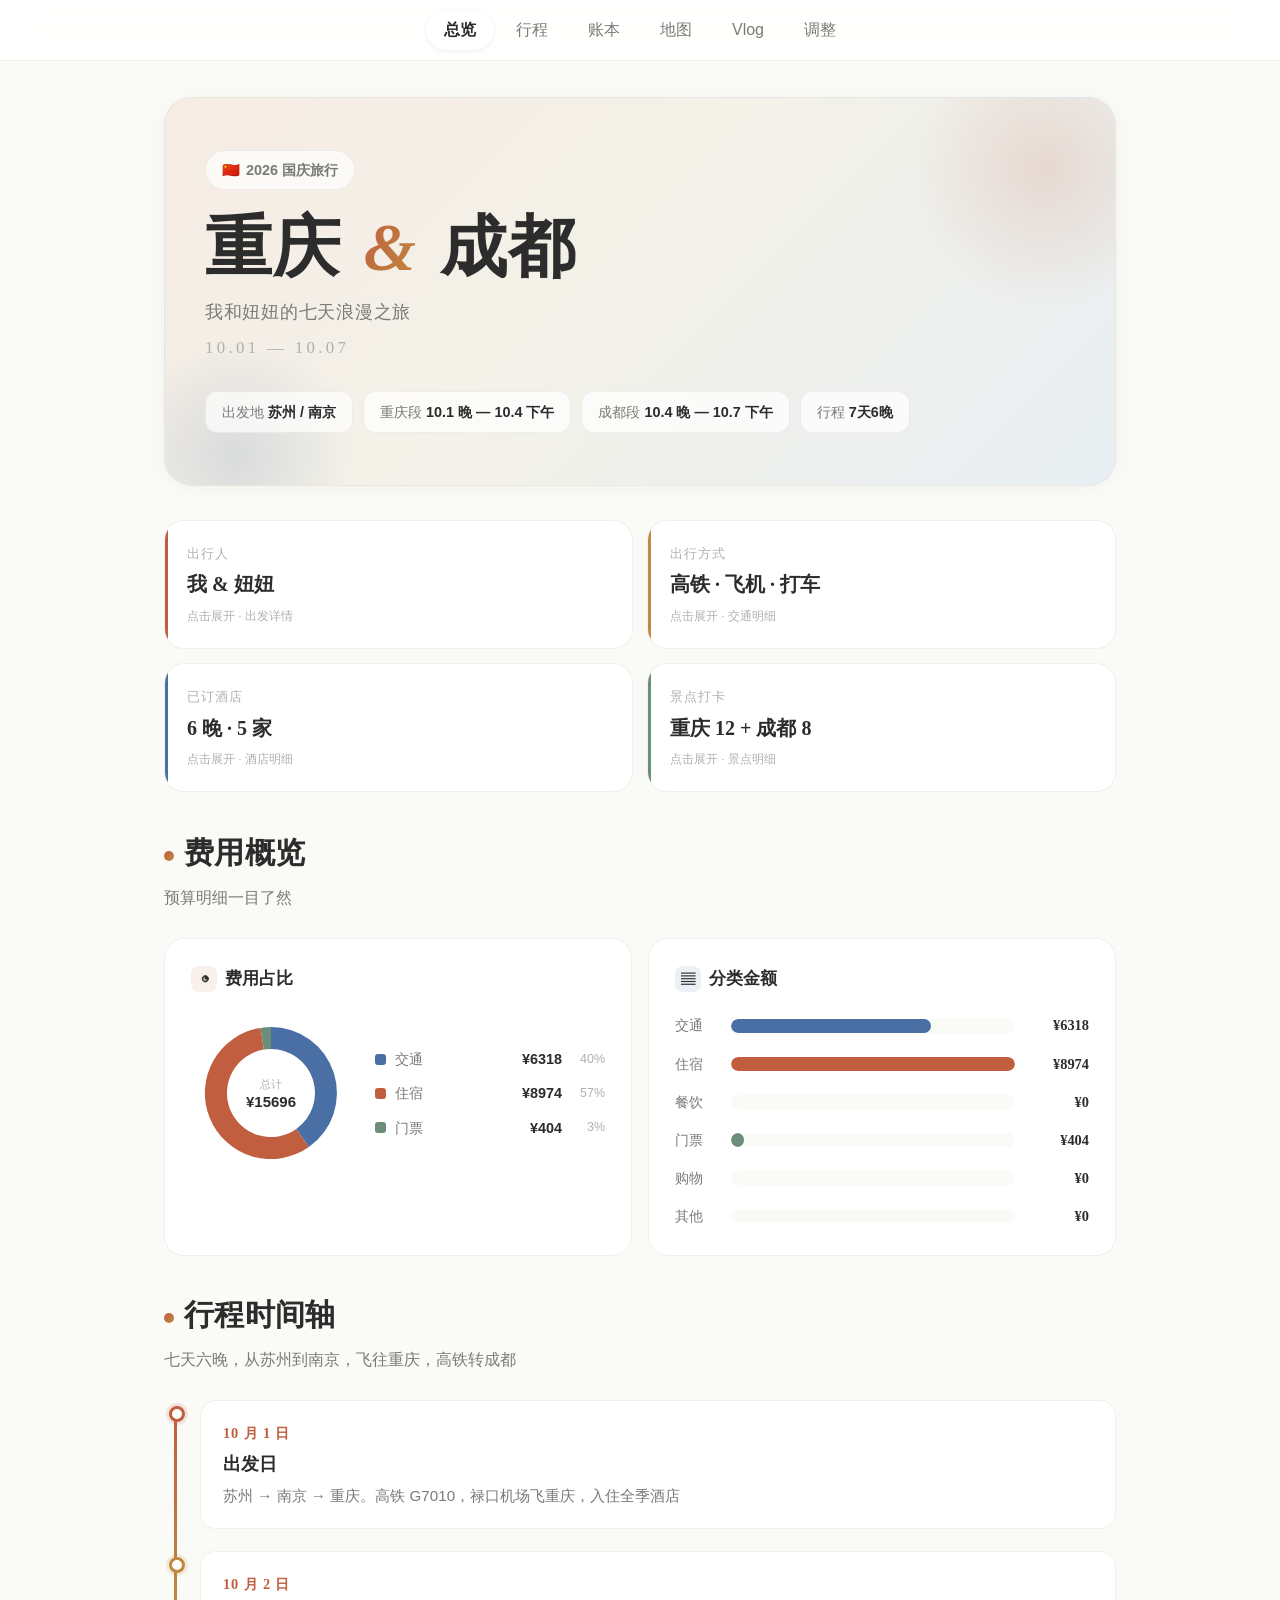
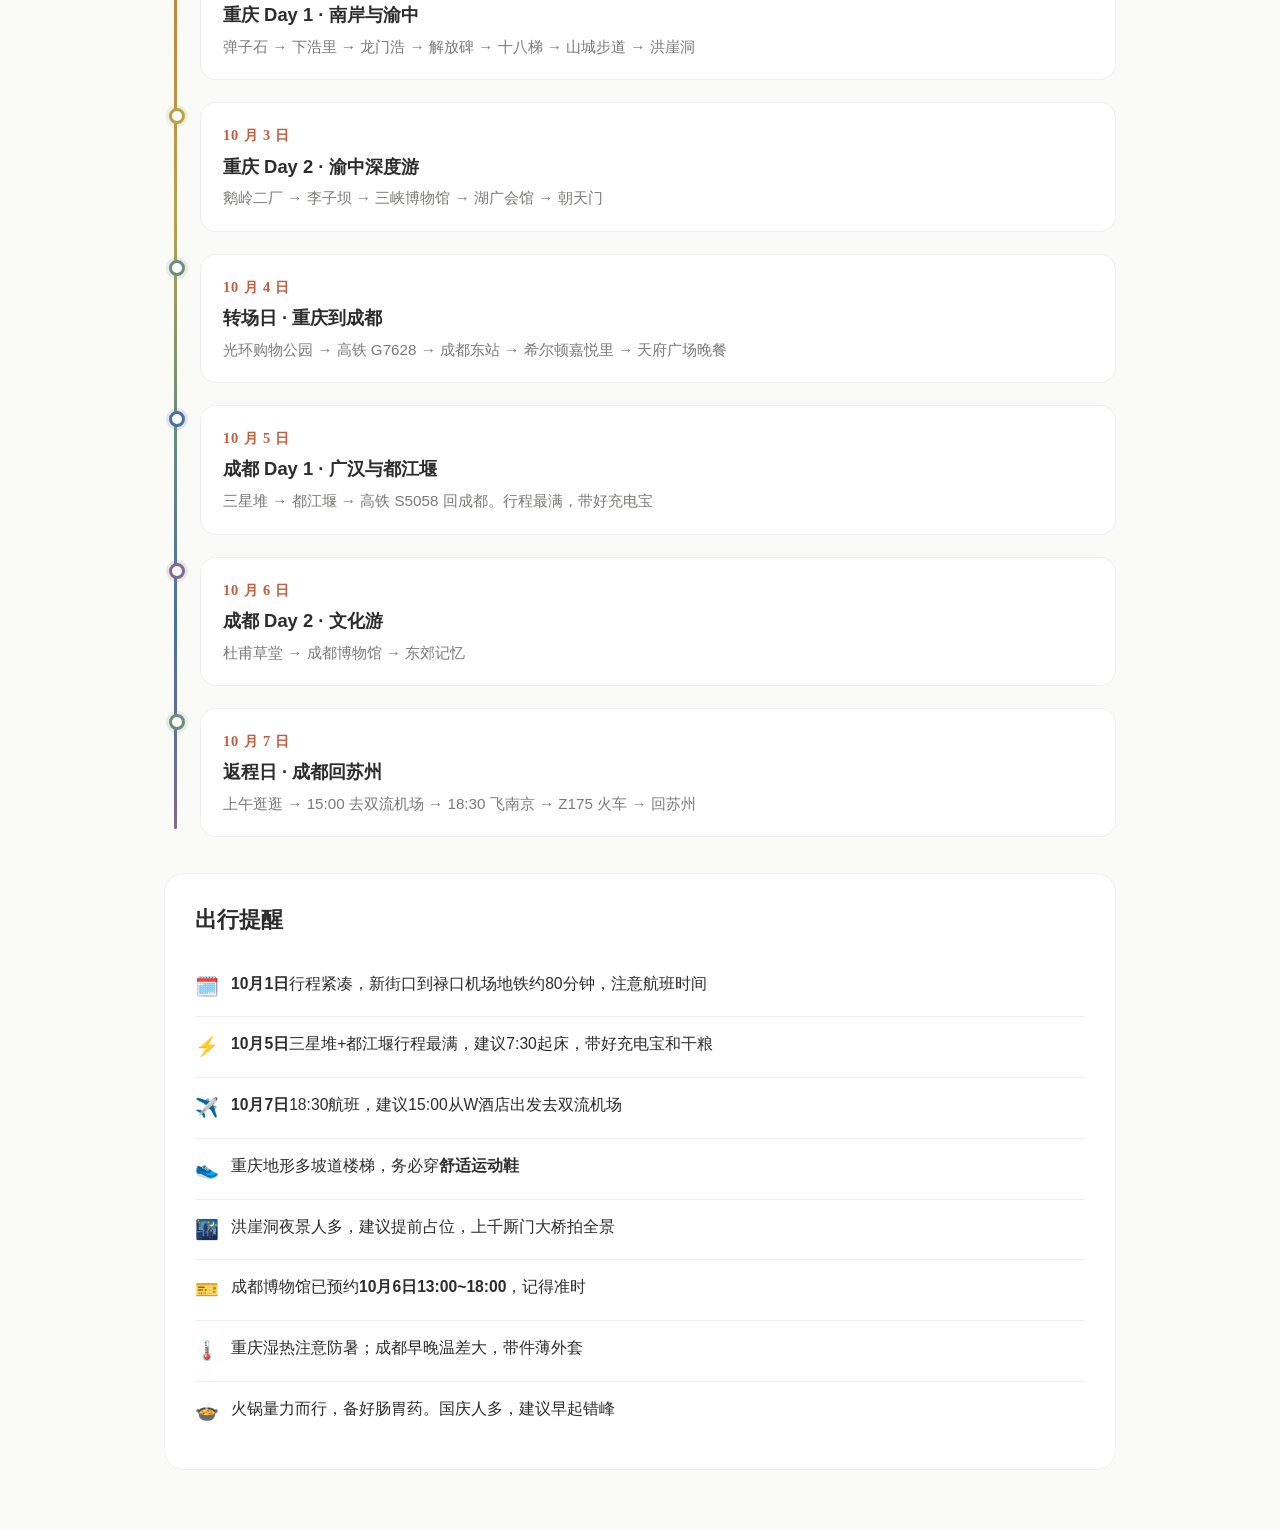
==== index.html @ c8023c5b "国庆旅行计划：重庆成都行程、账本、地图" ====
<!DOCTYPE html>
<html lang="zh-CN">
<head>
  <meta charset="UTF-8">
  <meta name="viewport" content="width=device-width, initial-scale=1.0, maximum-scale=1.0, user-scalable=no, viewport-fit=cover">
  <meta name="apple-mobile-web-app-capable" content="yes">
  <meta name="theme-color" content="#fafaf7">
  <title>2026 国庆旅行 · 重庆成都</title>
  <style>
:root{
  --bg:#fafaf7; --card:#ffffff; --text:#2c2c2c; --text2:#7a7a78; --text3:#b0b0ab;
  --sep:rgba(0,0,0,0.06); --sep2:rgba(0,0,0,0.12);
  --red:#c05e3f; --orange:#c08a3e; --gold:#b8a24c; --green:#6b8e7a; --blue:#4a6fa5; --purple:#7e6b8f; --pink:#b87b8b;
  --font-display:"Songti SC","Noto Serif SC","STSong",Georgia,"Times New Roman",serif;
  --font-body:-apple-system,BlinkMacSystemFont,"PingFang SC","Helvetica Neue","Microsoft YaHei",sans-serif;
  --shadow:0 2px 20px rgba(0,0,0,0.04); --shadow-lg:0 12px 40px rgba(0,0,0,0.07);
  --radius:20px;
}
*{margin:0;padding:0;box-sizing:border-box;-webkit-tap-highlight-color:transparent}
html{-webkit-text-size-adjust:100%;scroll-behavior:smooth}
body{font-family:var(--font-body);background:var(--bg);color:var(--text);font-size:17px;line-height:1.68;font-weight:400;-webkit-font-smoothing:antialiased;padding-bottom:env(safe-area-inset-bottom);overflow-x:hidden}
.glass-nav{position:sticky;top:0;z-index:1000;background:rgba(255,255,255,0.86);backdrop-filter:blur(20px) saturate(180%);-webkit-backdrop-filter:blur(20px) saturate(180%);border-bottom:1px solid var(--sep);padding:0 env(safe-area-inset-right) 0 env(safe-area-inset-left)}
.nav-inner{max-width:1000px;margin:0 auto;display:flex;align-items:center;justify-content:center;gap:4px;padding:10px 16px;overflow-x:auto;-webkit-overflow-scrolling:touch;scrollbar-width:none}
.nav-inner::-webkit-scrollbar{display:none}
.nav-btn{position:relative;padding:9px 18px;border:none;background:transparent;font-size:1rem;font-weight:500;color:var(--text2);cursor:pointer;white-space:nowrap;border-radius:100px;transition:all .25s;-webkit-touch-callout:none;user-select:none;min-height:40px}
.nav-btn:hover{color:var(--text)}
.nav-btn.active{color:var(--text);background:#fff;box-shadow:0 1px 4px rgba(0,0,0,0.08);font-weight:600}
.section{display:none;max-width:1000px;margin:0 auto;padding:36px 24px 60px;animation:fiu .5s ease-out}
.section.active{display:block}
@keyframes fiu{from{opacity:0;transform:translateY(16px)}to{opacity:1;transform:translateY(0)}}
.banner{position:relative;border-radius:28px;padding:52px 40px;margin-bottom:34px;background:linear-gradient(135deg,#f6ece4 0%,#f3f1e8 45%,#e8eef2 100%);overflow:hidden;border:1px solid rgba(0,0,0,0.04);box-shadow:var(--shadow)}
.banner::after{content:"";position:absolute;right:-70px;top:-70px;width:280px;height:280px;background:radial-gradient(circle,rgba(192,94,63,0.16),transparent 70%);border-radius:50%;pointer-events:none}
.banner::before{content:"";position:absolute;left:-50px;bottom:-90px;width:240px;height:240px;background:radial-gradient(circle,rgba(74,111,165,0.16),transparent 70%);border-radius:50%;pointer-events:none}
.banner-badge{position:relative;z-index:1;display:inline-flex;align-items:center;gap:6px;background:rgba(255,255,255,0.7);border:1px solid var(--sep);padding:7px 16px;border-radius:100px;font-size:0.9rem;font-weight:600;color:var(--text2);margin-bottom:20px}
.banner h1{position:relative;z-index:1;font-family:var(--font-display);font-size:clamp(2.9rem,7vw,4.2rem);font-weight:700;letter-spacing:0.01em;line-height:1.12;margin-bottom:12px;color:var(--text)}
.banner h1 .amp{background:linear-gradient(120deg,#c05e3f,#c08a3e);-webkit-background-clip:text;-webkit-text-fill-color:transparent;background-clip:text;font-style:italic;font-family:Georgia,serif;padding:0 6px}
.banner-sub{position:relative;z-index:1;font-size:1.15rem;color:var(--text2);letter-spacing:0.04em;margin-bottom:6px}
.banner-date{position:relative;z-index:1;font-family:var(--font-display);font-size:1.05rem;color:var(--text3);letter-spacing:0.2em;font-variant-numeric:tabular-nums}
.banner-meta{position:relative;z-index:1;margin-top:28px;display:flex;gap:10px;flex-wrap:wrap}
.banner-chip{background:rgba(255,255,255,0.7);backdrop-filter:blur(8px);-webkit-backdrop-filter:blur(8px);border:1px solid var(--sep);padding:8px 16px;border-radius:12px;font-size:0.9rem;color:var(--text2)}
.banner-chip b{color:var(--text);font-weight:600}
.sec-title{font-family:var(--font-display);font-size:1.9rem;font-weight:700;letter-spacing:0.01em;margin-bottom:6px;color:var(--text)}
.sec-sub{font-size:1rem;color:var(--text2);margin-bottom:26px}
.sec-title .dot{display:inline-block;width:10px;height:10px;border-radius:50%;margin-right:10px;background:linear-gradient(135deg,#c05e3f,#c08a3e);vertical-align:middle}
.info-grid{display:grid;grid-template-columns:repeat(2,1fr);gap:14px;margin-bottom:36px}
details.info-cell{background:var(--card);border-radius:var(--radius);border:1px solid var(--sep);position:relative;overflow:hidden;transition:box-shadow .25s}
details.info-cell::before{content:"";position:absolute;left:0;top:0;bottom:0;width:3px;background:#c05e3f}
details.info-cell:nth-child(2)::before{background:#c08a3e}
details.info-cell:nth-child(3)::before{background:#4a6fa5}
details.info-cell:nth-child(4)::before{background:#6b8e7a}
details.info-cell[open]{box-shadow:var(--shadow)}
details.info-cell summary{list-style:none;cursor:pointer;padding:22px;display:flex;flex-direction:column;gap:4px;-webkit-tap-highlight-color:transparent;user-select:none}
details.info-cell summary::-webkit-details-marker{display:none}
details.info-cell summary .k{font-size:0.8rem;color:var(--text3);letter-spacing:0.08em;text-transform:uppercase}
details.info-cell summary .v{font-family:var(--font-display);font-size:1.25rem;font-weight:600;color:var(--text)}
details.info-cell summary .hint{font-size:0.75rem;color:var(--text3)}
.info-detail{padding:0 22px 22px 22px;border-top:1px dashed var(--sep2);padding-top:16px;margin-top:4px}
.info-detail .item{display:flex;justify-content:space-between;gap:10px;padding:7px 0;font-size:0.9rem;border-bottom:1px solid var(--sep)}
.info-detail .item:last-child{border-bottom:none}
.info-detail .item .n{color:var(--text2)}
.info-detail .item .p{color:var(--text);font-weight:500;text-align:right}
.info-detail .item .p b{color:#c05e3f;font-weight:600}
.info-detail .tag-mini{font-size:0.72rem;padding:2px 8px;border-radius:6px;margin-right:6px}
.charts-row{display:grid;grid-template-columns:1fr 1fr;gap:16px;margin-bottom:34px}
@media(max-width:640px){.charts-row{grid-template-columns:1fr}}
.chart-panel{background:var(--card);border-radius:var(--radius);padding:26px;border:1px solid var(--sep)}
.chart-panel h3{font-size:1.05rem;font-weight:600;margin-bottom:20px;color:var(--text);display:flex;align-items:center;gap:8px}
.chart-panel h3 .ic{width:26px;height:26px;border-radius:8px;display:inline-flex;align-items:center;justify-content:center;font-size:0.9rem}
#pieBox{display:flex;align-items:center;gap:24px;flex-wrap:wrap;justify-content:center}
#pieSvg{flex-shrink:0}
#pieLegend{flex:1;min-width:150px;display:flex;flex-direction:column;gap:10px}
.pie-leg{display:flex;align-items:center;gap:9px;font-size:0.9rem;color:var(--text2)}
.pie-leg .sw{width:11px;height:11px;border-radius:3px;flex-shrink:0}
.pie-leg b{color:var(--text);margin-left:auto;font-variant-numeric:tabular-nums;font-weight:600}
.pie-leg .pct{font-size:0.78rem;color:var(--text3);min-width:34px;text-align:right}
#barBox{display:flex;flex-direction:column;gap:14px}
.bar-row{display:flex;align-items:center;gap:12px;font-size:0.9rem}
.bar-row .lbl{min-width:44px;color:var(--text2)}
.bar-row .trk{flex:1;height:14px;background:var(--bg);border-radius:7px;overflow:hidden}
.bar-row .fill{height:100%;border-radius:7px;transition:width .6s cubic-bezier(0.4,0,0.2,1)}
.bar-row .val{min-width:62px;text-align:right;font-weight:600;color:var(--text);font-variant-numeric:tabular-nums;font-family:var(--font-display)}
.timeline{position:relative;padding-left:36px;margin-bottom:36px}
.timeline::before{content:"";position:absolute;left:10px;top:8px;bottom:8px;width:3px;background:linear-gradient(180deg,#c05e3f,#c08a3e,#b8a24c,#6b8e7a,#4a6fa5,#7e6b8f);border-radius:2px}
.timeline-item{position:relative;padding-bottom:22px}
.timeline-item:last-child{padding-bottom:0}
.timeline-dot{position:absolute;left:-31px;top:6px;width:16px;height:16px;background:#fff;border:3px solid #c05e3f;border-radius:50%;box-shadow:0 0 0 3px rgba(192,94,63,0.14)}
.timeline-item:nth-child(2) .timeline-dot{border-color:#c08a3e;box-shadow:0 0 0 3px rgba(192,138,62,0.14)}
.timeline-item:nth-child(3) .timeline-dot{border-color:#b8a24c;box-shadow:0 0 0 3px rgba(184,162,76,0.14)}
.timeline-item:nth-child(4) .timeline-dot{border-color:#6b8e7a;box-shadow:0 0 0 3px rgba(107,142,122,0.14)}
.timeline-item:nth-child(5) .timeline-dot{border-color:#4a6fa5;box-shadow:0 0 0 3px rgba(74,111,165,0.14)}
.timeline-item:nth-child(6) .timeline-dot{border-color:#7e6b8f;box-shadow:0 0 0 3px rgba(126,107,143,0.14)}
.timeline-item:nth-child(7) .timeline-dot{border-color:#6b8e7a;box-shadow:0 0 0 3px rgba(107,142,122,0.14)}
.timeline-content{background:var(--card);border-radius:16px;padding:20px 22px;border:1px solid var(--sep)}
.timeline-date{font-family:var(--font-display);font-size:0.9rem;font-weight:600;color:#c05e3f;letter-spacing:0.06em;margin-bottom:4px}
.timeline-title{font-size:1.15rem;font-weight:600;margin-bottom:4px;color:var(--text)}
.timeline-detail{font-size:0.95rem;color:var(--text2);line-height:1.6}
.tips-section{background:var(--card);border-radius:var(--radius);padding:28px 30px;border:1px solid var(--sep)}
.tips-section h3{font-family:var(--font-display);font-size:1.35rem;font-weight:700;margin-bottom:18px;color:var(--text)}
.tip-item{padding:14px 0;border-bottom:1px solid var(--sep);font-size:0.98rem;line-height:1.6;display:flex;gap:12px;align-items:flex-start;color:var(--text)}
.tip-item:last-child{border-bottom:none}
.tip-icon{font-size:1.2rem;flex-shrink:0;margin-top:1px}
.route-card{background:var(--card);border-radius:var(--radius);padding:26px 28px;margin-bottom:18px;border:1px solid var(--sep);border-left:3px solid #c05e3f}
.route-card:nth-child(2){border-left-color:#c08a3e}
.route-card:nth-child(3){border-left-color:#b8a24c}
.route-card:nth-child(4){border-left-color:#4a6fa5}
.route-card:nth-child(5){border-left-color:#7e6b8f}
.route-card h3{font-family:var(--font-display);font-size:1.2rem;font-weight:700;margin-bottom:14px;color:var(--text)}
.route-flow{display:flex;flex-wrap:wrap;align-items:center;gap:7px;margin-bottom:14px}
.route-node{background:var(--bg);padding:8px 15px;border-radius:100px;font-size:0.92rem;font-weight:500;color:var(--text);border:1px solid var(--sep)}
.route-node.highlight{background:linear-gradient(135deg,#c05e3f,#c08a3e);color:#fff;border:none}
.route-arrow{color:var(--text3);font-size:0.85rem}
.route-tip{background:#f5f0e6;border-left:3px solid #c08a3e;padding:13px 16px;border-radius:0 12px 12px 0;font-size:0.92rem;color:var(--text2);line-height:1.65}
.day-card{background:var(--card);border-radius:var(--radius);padding:26px 28px;margin-bottom:18px;border:1px solid var(--sep)}
.day-header{display:flex;align-items:center;gap:16px;margin-bottom:18px;flex-wrap:wrap}
.day-badge{width:54px;height:54px;border-radius:14px;display:flex;flex-direction:column;align-items:center;justify-content:center;color:#fff;flex-shrink:0;font-family:var(--font-display)}
.day-badge .num{font-size:1.35rem;font-weight:700;line-height:1}
.day-badge .label{font-size:0.58rem;font-weight:500;opacity:0.85;letter-spacing:0.06em}
.day-info h3{font-size:1.12rem;font-weight:600;margin-bottom:2px;color:var(--text)}
.day-info p{font-size:0.88rem;color:var(--text2)}
.weather-chip{display:flex;align-items:center;gap:6px;background:#eef2f5;border:1px solid rgba(74,111,165,0.2);padding:6px 14px;border-radius:100px;font-size:0.9rem;color:#3d5f8f;font-weight:500}
.day-actions{margin-left:auto}
.day-actions button{background:var(--bg);border:1px solid var(--sep);padding:9px 18px;border-radius:100px;font-size:0.9rem;font-weight:500;color:#c05e3f;cursor:pointer;transition:all .2s;min-height:40px}
.schedule-list{display:flex;flex-direction:column}
.schedule-row{display:flex;align-items:center;gap:12px;padding:12px 0;border-bottom:1px solid var(--sep)}
.schedule-row:last-child{border-bottom:none}
.schedule-time{font-family:var(--font-display);font-size:0.88rem;font-weight:600;color:var(--text2);min-width:80px;flex-shrink:0;font-variant-numeric:tabular-nums}
.schedule-tag{font-size:0.72rem;font-weight:600;padding:3px 11px;border-radius:100px;flex-shrink:0;letter-spacing:0.03em}
.tag-transport{background:rgba(74,111,165,0.13);color:#3d6395}
.tag-hotel{background:rgba(192,94,63,0.13);color:#a84f33}
.tag-sight{background:rgba(107,142,122,0.13);color:#4e7a64}
.tag-food{background:rgba(192,138,62,0.13);color:#a8742f}
.tag-ticket{background:rgba(126,107,143,0.13);color:#6a5680}
.schedule-desc{flex:1;font-size:0.95rem;color:var(--text)}
.schedule-desc strong{color:#c05e3f;font-weight:600}
.day-notes-area{margin-top:14px;padding-top:14px;border-top:1px dashed var(--sep2)}
.note-bubble{background:#f5f0e6;border-radius:12px;padding:12px 16px;margin-bottom:8px;font-size:0.9rem;color:var(--text);display:flex;justify-content:space-between;align-items:flex-start;gap:10px}
.note-bubble .note-delete{background:none;border:none;color:var(--text3);font-size:1.1rem;cursor:pointer;padding:0 4px;flex-shrink:0;min-width:30px;min-height:30px}
.city-block{border-radius:var(--radius);padding:28px 30px;margin-bottom:28px;border:1px solid var(--sep)}
.city-block.cq{background:linear-gradient(135deg,#f6ece4,#f3f1e8)}
.city-block.cd{background:linear-gradient(135deg,#e8eef2,#f0eef4)}
.city-block.transition{background:linear-gradient(135deg,rgba(107,142,122,0.16),rgba(192,94,63,0.16))}
.city-title{display:flex;align-items:center;gap:10px;font-family:var(--font-display);font-size:1.4rem;font-weight:700;color:var(--text);margin-bottom:6px}
.city-title .ct-em{font-size:1.5rem}
.city-sub{font-size:0.9rem;color:var(--text2);margin-bottom:24px}
.flow-day{margin-bottom:26px}
.flow-day:last-child{margin-bottom:0}
.flow-day-label{display:flex;align-items:center;gap:10px;margin-bottom:14px}
.flow-day-label .badge{color:#fff;padding:4px 14px;border-radius:100px;font-size:0.85rem;font-weight:600}
.flow-day-label .zone{font-size:0.9rem;color:var(--text2)}
.flow-spots{display:flex;flex-wrap:wrap;align-items:center;gap:8px;row-gap:14px}
.flow-spot{display:flex;flex-direction:column;align-items:center;gap:4px;position:relative}
.flow-spot .node{width:52px;height:52px;border-radius:16px;display:flex;flex-direction:column;align-items:center;justify-content:center;color:#fff;position:relative;box-shadow:var(--shadow)}
.flow-spot .node .em{font-size:1.3rem;line-height:1}
.flow-spot .node .idx{position:absolute;top:-6px;right:-6px;width:20px;height:20px;border-radius:50%;background:#fff;color:var(--text);font-size:0.7rem;font-weight:700;display:flex;align-items:center;justify-content:center;border:1.5px solid var(--sep2)}
.flow-spot .nm{font-size:0.8rem;color:var(--text);text-align:center;max-width:64px;line-height:1.3}
.flow-arrow{color:var(--text3);font-size:1.1rem;flex-shrink:0;margin:0 2px}
.flow-divider{height:1px;background:var(--sep2);margin:26px 0}
.vlog-card{background:var(--card);border-radius:var(--radius);padding:24px 26px;margin-bottom:18px;border:1px solid var(--sep)}
.vlog-card h3{font-family:var(--font-display);font-size:1.12rem;font-weight:700;margin-bottom:12px;color:var(--text)}
.shot-list{list-style:none}
.shot-list li{padding:10px 0;font-size:0.95rem;border-bottom:1px solid var(--sep);color:var(--text);display:flex;align-items:center;gap:10px}
.shot-list li:last-child{border-bottom:none}
.vlog-upload-card{background:linear-gradient(135deg,#eef2f5,#f4eef2);border-radius:var(--radius);padding:30px 32px;margin-top:28px;border:1px solid var(--sep)}
.vlog-upload-card h3{font-family:var(--font-display);font-size:1.35rem;font-weight:700;margin-bottom:14px;color:var(--text)}
.vlog-upload-card p,.vlog-upload-card li{font-size:0.95rem;color:var(--text2);line-height:1.65}
.vlog-upload-card ul{margin:10px 0;padding-left:20px}
.vlog-upload-card li{margin:5px 0}
.vlog-tip{background:rgba(255,255,255,0.7);border:1px solid var(--sep);padding:12px 16px;border-radius:12px;margin-top:14px;font-size:0.9rem;color:var(--text2)}
.ledger-summary{display:grid;grid-template-columns:1fr;gap:16px;margin-bottom:24px}
@media(min-width:600px){.ledger-summary{grid-template-columns:1fr 1.6fr}}
.total-card{background:linear-gradient(135deg,#f6ece4,#f3f1e8);border-radius:var(--radius);padding:30px;text-align:center;border:1px solid rgba(192,94,63,0.15)}
.total-card .label{font-size:0.9rem;color:var(--text2);letter-spacing:0.06em;margin-bottom:10px;font-weight:500}
.total-card .amount{font-family:var(--font-display);font-size:2.6rem;font-weight:700;letter-spacing:-0.01em;color:var(--text)}
.total-card .sub{font-size:0.85rem;color:var(--text2);margin-top:8px}
.chart-card{background:var(--card);border-radius:var(--radius);padding:24px;border:1px solid var(--sep);display:flex;flex-direction:column;gap:13px}
.chart-row{display:flex;align-items:center;gap:12px}
.chart-label{font-size:0.92rem;font-weight:500;min-width:46px;color:var(--text2)}
.chart-track{flex:1;height:11px;background:var(--bg);border-radius:6px;overflow:hidden}
.chart-fill{height:100%;border-radius:6px;transition:width .6s cubic-bezier(0.4,0,0.2,1)}
.chart-value{font-family:var(--font-display);font-size:0.92rem;font-weight:600;color:var(--text);min-width:60px;text-align:right;font-variant-numeric:tabular-nums}
.add-form{background:var(--card);border-radius:var(--radius);padding:26px 28px;margin-bottom:22px;border:1px solid var(--sep)}
.add-form h3{font-family:var(--font-display);font-size:1.25rem;font-weight:700;margin-bottom:18px}
.form-grid{display:grid;grid-template-columns:repeat(2,1fr);gap:12px;margin-bottom:16px}
@media(min-width:600px){.form-grid{grid-template-columns:repeat(4,1fr)}}
.form-field{display:flex;flex-direction:column;gap:5px}
.form-field label{font-size:0.82rem;font-weight:500;color:var(--text3);letter-spacing:0.04em}
.form-field input,.form-field select{padding:12px 14px;border:1px solid var(--sep2);border-radius:12px;font-size:1rem;font-family:inherit;background:#fff;color:var(--text);-webkit-appearance:none;transition:border-color .2s}
.form-field input:focus,.form-field select:focus{outline:none;border-color:#4a6fa5}
.btn-primary{background:linear-gradient(135deg,#c05e3f,#c08a3e);color:#fff;border:none;padding:14px 32px;border-radius:100px;font-size:1rem;font-weight:600;cursor:pointer;transition:all .2s;min-height:48px;-webkit-appearance:none}
.btn-primary:active{transform:scale(0.96);opacity:0.9}
.filter-bar{display:flex;gap:8px;margin-bottom:18px;overflow-x:auto;-webkit-overflow-scrolling:touch;scrollbar-width:none;padding:2px 0}
.filter-bar::-webkit-scrollbar{display:none}
.filter-pill{padding:9px 18px;border:1px solid var(--sep2);background:#fff;border-radius:100px;font-size:0.92rem;font-weight:500;cursor:pointer;white-space:nowrap;transition:all .2s;min-height:38px;color:var(--text2)}
.filter-pill.active{background:linear-gradient(135deg,#c05e3f,#c08a3e);color:#fff;border-color:transparent}
.ledger-table-wrap{background:var(--card);border-radius:var(--radius);padding:18px 20px;border:1px solid var(--sep);overflow-x:auto}
.ledger-table{width:100%;border-collapse:collapse;font-size:0.95rem;min-width:420px}
.ledger-table th{text-align:left;padding:12px 10px;border-bottom:1px solid var(--sep2);font-weight:600;font-size:0.8rem;color:var(--text3);letter-spacing:0.04em}
.ledger-table td{padding:14px 10px;border-bottom:1px solid var(--sep);color:var(--text)}
.ledger-table tr:last-child td{border-bottom:none}
.del-btn{background:none;border:none;color:#c05e3f;font-size:1.05rem;cursor:pointer;padding:6px;border-radius:8px;min-width:34px;min-height:34px}
.adjust-hero{background:linear-gradient(135deg,#f6ece4,#f4eef2);border-radius:16px;padding:18px 24px;margin-bottom:18px;border:1px solid var(--sep);display:flex;align-items:center;gap:14px}
.adjust-hero .ic{width:40px;height:40px;border-radius:12px;background:linear-gradient(135deg,#c05e3f,#c08a3e);display:flex;align-items:center;justify-content:center;font-size:1.2rem;flex-shrink:0}
.adjust-hero h3{font-family:var(--font-display);font-size:1.15rem;font-weight:700;color:var(--text)}
.adjust-hero p{font-size:0.85rem;color:var(--text2)}
.adjust-input-group{display:flex;flex-direction:column;gap:12px;margin-bottom:18px}
.adjust-input-group textarea{width:100%;padding:18px 20px;border:1px solid var(--sep2);border-radius:16px;font-size:1.05rem;font-family:inherit;background:#fff;color:var(--text);-webkit-appearance:none;min-height:160px;resize:vertical;line-height:1.6}
.adjust-input-group textarea:focus{outline:none;border-color:#c05e3f}
.adjust-input-group button{background:linear-gradient(135deg,#c05e3f,#c08a3e);color:#fff;border:none;padding:16px 32px;border-radius:14px;font-size:1.05rem;font-weight:600;cursor:pointer;min-height:52px;-webkit-appearance:none;align-self:flex-end}
.quick-chips{display:flex;flex-wrap:wrap;gap:9px;margin-bottom:20px}
.quick-chips button{background:#fff;border:1px solid var(--sep2);padding:10px 18px;border-radius:100px;font-size:0.92rem;font-weight:500;cursor:pointer;transition:all .2s;min-height:40px;color:var(--text2)}
.result-box{background:var(--card);border-radius:16px;padding:24px;display:none;border-left:4px solid #6b8e7a;border:1px solid var(--sep)}
.result-box.show{display:block}
.result-box.error{border-left:4px solid #c05e3f}
.result-box h4{font-size:1.05rem;font-weight:600;margin-bottom:6px;color:var(--text)}
.result-box p{font-size:0.95rem;color:var(--text2)}
.modal-bg{display:none;position:fixed;inset:0;background:rgba(0,0,0,0.4);backdrop-filter:blur(8px);-webkit-backdrop-filter:blur(8px);z-index:2000;align-items:center;justify-content:center;padding:20px}
.modal-bg.show{display:flex}
.modal-box{background:#fff;border-radius:22px;padding:26px;width:100%;max-width:440px;max-height:80vh;overflow-y:auto;box-shadow:0 25px 50px -12px rgba(0,0,0,0.2)}
.modal-box h3{font-family:var(--font-display);font-size:1.2rem;font-weight:700;margin-bottom:14px}
.modal-box textarea{width:100%;padding:14px;border:1px solid var(--sep2);border-radius:14px;font-size:1rem;font-family:inherit;resize:vertical;min-height:110px;background:var(--bg);color:var(--text);-webkit-appearance:none}
.modal-box textarea:focus{outline:none;border-color:#4a6fa5}
.modal-btns{display:flex;gap:10px;margin-top:18px}
.modal-btns button{flex:1;padding:13px;border-radius:12px;font-size:1rem;font-weight:600;cursor:pointer;border:none;min-height:46px}
.btn-secondary{background:var(--bg);color:var(--text)}
@media(max-width:640px){
  .section{padding:24px 16px 44px}
  .banner{padding:38px 24px;border-radius:22px}
  .banner h1{font-size:2.5rem}
  .sec-title{font-size:1.6rem}
  .charts-row{grid-template-columns:1fr}
  .info-grid{grid-template-columns:1fr;gap:10px}
  .info-cell{padding:16px}
  .timeline{padding-left:30px}
  .timeline-content{padding:16px 18px}
  .route-card,.day-card{padding:20px 18px}
  .tips-section{padding:22px 18px}
  .form-grid{grid-template-columns:1fr}
  .adjust-input-group button{width:100%;align-self:stretch}
  .ledger-summary{grid-template-columns:1fr}
  .total-card .amount{font-size:2.1rem}
  .day-header{gap:12px}
  .day-badge{width:48px;height:48px;border-radius:12px}
  .nav-btn{font-size:0.9rem;padding:8px 13px}
  #pieBox{flex-direction:column;align-items:center}
  .flow-spot .node{width:46px;height:46px;border-radius:13px}
}
  </style>
</head>
<body>
  <div class="modal-bg" id="modalBg">
    <div class="modal-box">
      <h3 id="modalTitle">添加备注</h3>
      <textarea id="modalInput" placeholder="输入内容..."></textarea>
      <div class="modal-btns">
        <button class="btn-secondary" id="modalCancel">取消</button>
        <button class="btn-primary" id="modalSave">保存</button>
      </div>
    </div>
  </div>
  <nav class="glass-nav" id="nav">
    <div class="nav-inner">
      <button class="nav-btn active" data-tab="overview">总览</button>
      <button class="nav-btn" data-tab="daily">行程</button>
      <button class="nav-btn" data-tab="ledger">账本</button>
      <button class="nav-btn" data-tab="map">地图</button>
      <button class="nav-btn" data-tab="vlog">Vlog</button>
      <button class="nav-btn" data-tab="adjust">调整</button>
    </div>
  </nav>
  <section id="overview" class="section active">
    <div class="banner">
      <div class="banner-badge"><span>🇨🇳</span> 2026 国庆旅行</div>
      <h1>重庆 <span class="amp">&</span> 成都</h1>
      <p class="banner-sub">我和妞妞的七天浪漫之旅</p>
      <p class="banner-date">10.01 — 10.07</p>
      <div class="banner-meta">
        <span class="banner-chip">出发地 <b>苏州 / 南京</b></span>
        <span class="banner-chip">重庆段 <b>10.1 晚 — 10.4 下午</b></span>
        <span class="banner-chip">成都段 <b>10.4 晚 — 10.7 下午</b></span>
        <span class="banner-chip">行程 <b>7天6晚</b></span>
      </div>
    </div>
    <div class="info-grid">
      <details class="info-cell">
        <summary><span class="k">出行人</span><span class="v">我 &amp; 妞妞</span><span class="hint">点击展开 · 出发详情</span></summary>
        <div class="info-detail">
          <div class="item"><span class="n">我</span><span class="p">从苏州工业园区出发</span></div>
          <div class="item"><span class="n">妞妞</span><span class="p">从南京出发</span></div>
          <div class="item"><span class="n">汇合</span><span class="p">10月1日 南京站</span></div>
        </div>
      </details>
      <details class="info-cell">
        <summary><span class="k">出行方式</span><span class="v">高铁 · 飞机 · 打车</span><span class="hint">点击展开 · 交通明细</span></summary>
        <div class="info-detail">
          <div class="item"><span class="n"><span class="tag-mini tag-transport">高铁</span>5 程</span><span class="p"><b>¥684.5</b></span></div>
          <div class="item"><span class="n"><span class="tag-mini tag-transport">飞机</span>2 程</span><span class="p"><b>¥5102</b></span></div>
          <div class="item"><span class="n"><span class="tag-mini tag-transport">打车</span>9 程</span><span class="p"><b>¥465</b></span></div>
          <div class="item"><span class="n"><span class="tag-mini tag-transport">地铁</span>5 程</span><span class="p"><b>¥41</b></span></div>
          <div class="item"><span class="n"><span class="tag-mini tag-transport">大巴</span>1 程</span><span class="p"><b>¥25</b></span></div>
        </div>
      </details>
      <details class="info-cell">
        <summary><span class="k">已订酒店</span><span class="v">6 晚 · 5 家</span><span class="hint">点击展开 · 酒店明细</span></summary>
        <div class="info-detail">
          <div class="item"><span class="n">10.1 全季机场店</span><span class="p"><b>¥401</b></span></div>
          <div class="item"><span class="n">10.1 南京钟点房</span><span class="p"><b>¥205</b></span></div>
          <div class="item"><span class="n">10.2 康莱德</span><span class="p"><b>¥2722</b></span></div>
          <div class="item"><span class="n">10.3 来福士洲际</span><span class="p"><b>¥2270</b></span></div>
          <div class="item"><span class="n">10.4-5 希尔顿嘉悦里</span><span class="p"><b>¥1942</b></span></div>
          <div class="item"><span class="n">10.6 成都W酒店</span><span class="p"><b>¥1434</b></span></div>
        </div>
      </details>
      <details class="info-cell">
        <summary><span class="k">景点打卡</span><span class="v">重庆 12 + 成都 8</span><span class="hint">点击展开 · 景点明细</span></summary>
        <div class="info-detail">
          <div class="item"><span class="n">重庆</span><span class="p">解放碑 · 洪崖洞 · 十八梯 · 山城步道 · 弹子石 · 下浩里 · 龙门浩 · 湖广会馆 · 鹅岭二厂 · 李子坝 · 三峡博物馆 · 光环购物公园</span></div>
          <div class="item"><span class="n">成都</span><span class="p">三星堆 · 都江堰 · 杜甫草堂 · 成都博物馆 · 东郊记忆 · 武侯祠 · 锦里 · 天府广场</span></div>
        </div>
      </details>
    </div>
    <h2 class="sec-title"><span class="dot"></span>费用概览</h2>
    <p class="sec-sub">预算明细一目了然</p>
    <div class="charts-row">
      <div class="chart-panel">
        <h3><span class="ic" style="background:rgba(192,94,63,0.1)">◔</span> 费用占比</h3>
        <div id="pieBox"></div>
      </div>
      <div class="chart-panel">
        <h3><span class="ic" style="background:rgba(74,111,165,0.1)">▤</span> 分类金额</h3>
        <div id="barBox"></div>
      </div>
    </div>
    <h2 class="sec-title"><span class="dot"></span>行程时间轴</h2>
    <p class="sec-sub">七天六晚，从苏州到南京，飞往重庆，高铁转成都</p>
    <div class="timeline">
      <div class="timeline-item"><div class="timeline-dot"></div><div class="timeline-content"><div class="timeline-date">10 月 1 日</div><div class="timeline-title">出发日</div><div class="timeline-detail">苏州 → 南京 → 重庆。高铁 G7010，禄口机场飞重庆，入住全季酒店</div></div></div>
      <div class="timeline-item"><div class="timeline-dot"></div><div class="timeline-content"><div class="timeline-date">10 月 2 日</div><div class="timeline-title">重庆 Day 1 · 南岸与渝中</div><div class="timeline-detail">弹子石 → 下浩里 → 龙门浩 → 解放碑 → 十八梯 → 山城步道 → 洪崖洞</div></div></div>
      <div class="timeline-item"><div class="timeline-dot"></div><div class="timeline-content"><div class="timeline-date">10 月 3 日</div><div class="timeline-title">重庆 Day 2 · 渝中深度游</div><div class="timeline-detail">鹅岭二厂 → 李子坝 → 三峡博物馆 → 湖广会馆 → 朝天门</div></div></div>
      <div class="timeline-item"><div class="timeline-dot"></div><div class="timeline-content"><div class="timeline-date">10 月 4 日</div><div class="timeline-title">转场日 · 重庆到成都</div><div class="timeline-detail">光环购物公园 → 高铁 G7628 → 成都东站 → 希尔顿嘉悦里 → 天府广场晚餐</div></div></div>
      <div class="timeline-item"><div class="timeline-dot"></div><div class="timeline-content"><div class="timeline-date">10 月 5 日</div><div class="timeline-title">成都 Day 1 · 广汉与都江堰</div><div class="timeline-detail">三星堆 → 都江堰 → 高铁 S5058 回成都。行程最满，带好充电宝</div></div></div>
      <div class="timeline-item"><div class="timeline-dot"></div><div class="timeline-content"><div class="timeline-date">10 月 6 日</div><div class="timeline-title">成都 Day 2 · 文化游</div><div class="timeline-detail">杜甫草堂 → 成都博物馆 → 东郊记忆</div></div></div>
      <div class="timeline-item"><div class="timeline-dot"></div><div class="timeline-content"><div class="timeline-date">10 月 7 日</div><div class="timeline-title">返程日 · 成都回苏州</div><div class="timeline-detail">上午逛逛 → 15:00 去双流机场 → 18:30 飞南京 → Z175 火车 → 回苏州</div></div></div>
    </div>
    <div class="tips-section">
      <h3>出行提醒</h3>
      <div class="tip-item"><span class="tip-icon">🗓️</span><span><strong>10月1日</strong>行程紧凑，新街口到禄口机场地铁约80分钟，注意航班时间</span></div>
      <div class="tip-item"><span class="tip-icon">⚡</span><span><strong>10月5日</strong>三星堆+都江堰行程最满，建议7:30起床，带好充电宝和干粮</span></div>
      <div class="tip-item"><span class="tip-icon">✈️</span><span><strong>10月7日</strong>18:30航班，建议15:00从W酒店出发去双流机场</span></div>
      <div class="tip-item"><span class="tip-icon">👟</span><span>重庆地形多坡道楼梯，务必穿<strong>舒适运动鞋</strong></span></div>
      <div class="tip-item"><span class="tip-icon">🌃</span><span>洪崖洞夜景人多，建议提前占位，上千厮门大桥拍全景</span></div>
      <div class="tip-item"><span class="tip-icon">🎫</span><span>成都博物馆已预约<strong>10月6日13:00~18:00</strong>，记得准时</span></div>
      <div class="tip-item"><span class="tip-icon">🌡️</span><span>重庆湿热注意防暑；成都早晚温差大，带件薄外套</span></div>
      <div class="tip-item"><span class="tip-icon">🍲</span><span>火锅量力而行，备好肠胃药。国庆人多，建议早起错峰</span></div>
    </div>
  </section>
  <section id="daily" class="section">
    <h2 class="sec-title"><span class="dot"></span>每日行程</h2>
    <p class="sec-sub">基于地理位置规划的科学线路，减少来回奔波 · 天气为10月当地预计</p>
    <div class="route-card"><h3>重庆 · 南岸区到渝中区</h3><div class="route-flow"><span class="route-node">康莱德</span> <span class="route-arrow">→</span> <span class="route-node">弹子石</span> <span class="route-arrow">→</span> <span class="route-node">下浩里</span> <span class="route-arrow">→</span> <span class="route-node">龙门浩</span> <span class="route-arrow">→</span> <span class="route-node">解放碑</span> <span class="route-arrow">→</span> <span class="route-node">十八梯</span> <span class="route-arrow">→</span> <span class="route-node">山城步道</span> <span class="route-arrow">→</span> <span class="route-node highlight">洪崖洞</span></div><div class="route-tip">💡 上午南岸区步行游览（弹子石、下浩里、龙门浩相邻）；下午过江逛解放碑、十八梯、山城步道；晚上看洪崖洞夜景，上千厮门大桥拍全景</div></div>
    <div class="route-card"><h3>重庆 · 渝中区深度游</h3><div class="route-flow"><span class="route-node">来福士</span> <span class="route-arrow">→</span> <span class="route-node">鹅岭二厂</span> <span class="route-arrow">→</span> <span class="route-node highlight">李子坝</span> <span class="route-arrow">→</span> <span class="route-node">三峡博物馆</span> <span class="route-arrow">→</span> <span class="route-node">湖广会馆</span> <span class="route-arrow">→</span> <span class="route-node">朝天门</span></div><div class="route-tip">💡 上午鹅岭二厂拍照，李子坝看轻轨穿楼；下午三峡博物馆（需预约）；傍晚湖广会馆；晚上朝天门夜景</div></div>
    <div class="route-card"><h3>重庆 · 渝北区到转场</h3><div class="route-flow"><span class="route-node">来福士</span> <span class="route-arrow">→</span> <span class="route-node">光环购物公园</span> <span class="route-arrow">→</span> <span class="route-node">重庆北站</span></div><div class="route-tip">💡 上午退房后去光环购物公园（室内植物园），顺路去重庆北站，方向一致不绕路</div></div>
    <div class="route-card"><h3>成都 · 广汉与都江堰一日游</h3><div class="route-flow"><span class="route-node">希尔顿</span> <span class="route-arrow">→</span> <span class="route-node highlight">三星堆</span> <span class="route-arrow">→</span> <span class="route-node highlight">都江堰</span> <span class="route-arrow">→</span> <span class="route-node">都江堰站</span> <span class="route-arrow">→</span> <span class="route-node">犀浦站</span> <span class="route-arrow">→</span> <span class="route-node">希尔顿</span></div><div class="route-tip">💡 这天行程很满！7:30起床，9:10出发去成都东站。三星堆约3小时，下午打车去都江堰约1小时。晚上20:27坐高铁S5058回犀浦，再打车回酒店。带好充电宝和干粮！</div></div>
    <div class="route-card"><h3>成都 · 文化游与返程</h3><div class="route-flow"><span class="route-node">W酒店</span> <span class="route-arrow">→</span> <span class="route-node">杜甫草堂</span> <span class="route-arrow">→</span> <span class="route-node highlight">成都博物馆</span> <span class="route-arrow">→</span> <span class="route-node">东郊记忆</span> <span class="route-arrow">→</span> <span class="route-node">武侯祠/锦里</span> <span class="route-arrow">→</span> <span class="route-node">双流机场</span></div><div class="route-tip">💡 10月6日：上午杜甫草堂，下午成都博物馆，晚上东郊记忆。10月7日上午武侯祠+锦里或宽窄巷子或人民公园喝茶，15:00出发去机场</div></div>
    <h2 class="sec-title" style="margin-top:36px"><span class="dot"></span>详细日程</h2>
    <div class="day-card">
      <div class="day-header">
        <div class="day-badge" style="background:linear-gradient(135deg,#c05e3f,#c08a3e)"><span class="num">1</span><span class="label">DAY</span></div>
        <div class="day-info"><h3>10月1日 · 出发日</h3><p>苏州 → 南京 → 重庆</p></div>
        <div class="weather-chip">🌤 重庆 多云 26°/19°</div>
        <div class="day-actions"><button onclick="addNote('10/1')">+ 备注</button></div>
      </div>
      <div class="schedule-list">
        <div class="schedule-row"><span class="schedule-time">10:20</span><span class="schedule-tag tag-transport">打车</span><span class="schedule-desc">苏州家 → 苏州站 <strong>¥25</strong></span></div>
        <div class="schedule-row"><span class="schedule-time">11:27</span><span class="schedule-tag tag-transport">高铁</span><span class="schedule-desc">G7010 苏州→南京 一等座 <strong>¥191</strong></span></div>
        <div class="schedule-row"><span class="schedule-time">12:50</span><span class="schedule-tag tag-transport">地铁</span><span class="schedule-desc">南京站 → 新街口 <strong>¥3</strong></span></div>
        <div class="schedule-row"><span class="schedule-time">13:00</span><span class="schedule-tag tag-hotel">钟点房</span><span class="schedule-desc">南京新街口德基星空城际酒店 <strong>¥205</strong></span></div>
        <div class="schedule-row"><span class="schedule-time">17:00</span><span class="schedule-tag tag-transport">地铁</span><span class="schedule-desc">新街口 → 禄口机场T2 <strong>¥16</strong></span></div>
        <div class="schedule-row"><span class="schedule-time">19:40</span><span class="schedule-tag tag-transport">飞机</span><span class="schedule-desc">南京禄口T2 → 重庆江北T3 公务舱 <strong>¥2738</strong></span></div>
        <div class="schedule-row"><span class="schedule-time">22:10</span><span class="schedule-tag tag-transport">地铁</span><span class="schedule-desc">江北机场T3 → 全季酒店 <strong>¥6</strong></span></div>
        <div class="schedule-row"><span class="schedule-time">22:30</span><span class="schedule-tag tag-hotel">入住</span><span class="schedule-desc">全季重庆江北机场中央公园店 <strong>¥401</strong></span></div>
      </div>
      <div class="day-notes-area" id="notes-10/1"></div>
    </div>
    <div class="day-card">
      <div class="day-header">
        <div class="day-badge" style="background:linear-gradient(135deg,#c08a3e,#b8a24c)"><span class="num">2</span><span class="label">DAY</span></div>
        <div class="day-info"><h3>10月2日 · 重庆 Day 1</h3><p>南岸区 → 渝中区</p></div>
        <div class="weather-chip">⛅ 重庆 多云 27°/20°</div>
        <div class="day-actions"><button onclick="addNote('10/2')">+ 备注</button></div>
      </div>
      <div class="schedule-list">
        <div class="schedule-row"><span class="schedule-time">上午</span><span class="schedule-tag tag-transport">打车</span><span class="schedule-desc">全季酒店 → 重庆康莱德酒店 <strong>¥40</strong></span></div>
        <div class="schedule-row"><span class="schedule-time">入住</span><span class="schedule-tag tag-hotel">酒店</span><span class="schedule-desc">重庆康莱德酒店·云端江景精致套房 <strong>¥2722</strong></span></div>
        <div class="schedule-row"><span class="schedule-time">上午</span><span class="schedule-tag tag-sight">景点</span><span class="schedule-desc">弹子石老街 → 下浩里 → 龙门浩（南岸区步行串联）</span></div>
        <div class="schedule-row"><span class="schedule-time">下午</span><span class="schedule-tag tag-sight">景点</span><span class="schedule-desc">过江到渝中 → 解放碑 → 十八梯 → 山城步道</span></div>
        <div class="schedule-row"><span class="schedule-time">傍晚</span><span class="schedule-tag tag-food">晚餐</span><span class="schedule-desc">解放碑/洪崖洞附近吃重庆火锅</span></div>
        <div class="schedule-row"><span class="schedule-time">晚上</span><span class="schedule-tag tag-sight">夜景</span><span class="schedule-desc">洪崖洞夜景 → 千厮门大桥拍全景</span></div>
      </div>
      <div class="day-notes-area" id="notes-10/2"></div>
    </div>
    <div class="day-card">
      <div class="day-header">
        <div class="day-badge" style="background:linear-gradient(135deg,#b8a24c,#6b8e7a)"><span class="num">3</span><span class="label">DAY</span></div>
        <div class="day-info"><h3>10月3日 · 重庆 Day 2</h3><p>渝中区深度游</p></div>
        <div class="weather-chip">🌦 重庆 阴转小雨 25°/19°</div>
        <div class="day-actions"><button onclick="addNote('10/3')">+ 备注</button></div>
      </div>
      <div class="schedule-list">
        <div class="schedule-row"><span class="schedule-time">上午</span><span class="schedule-tag tag-transport">打车</span><span class="schedule-desc">康莱德酒店 → 来福士洲际酒店 <strong>¥20</strong></span></div>
        <div class="schedule-row"><span class="schedule-time">入住</span><span class="schedule-tag tag-hotel">酒店</span><span class="schedule-desc">重庆来福士洲际酒店·豪华城市景观大床房 <strong>¥2270</strong></span></div>
        <div class="schedule-row"><span class="schedule-time">上午</span><span class="schedule-tag tag-sight">景点</span><span class="schedule-desc">鹅岭二厂（文创园，适合拍照打卡）</span></div>
        <div class="schedule-row"><span class="schedule-time">中午</span><span class="schedule-tag tag-sight">景点</span><span class="schedule-desc">李子坝轻轨站（拍轻轨穿楼奇观）</span></div>
        <div class="schedule-row"><span class="schedule-time">下午</span><span class="schedule-tag tag-sight">景点</span><span class="schedule-desc">三峡博物馆（需提前预约）</span></div>
        <div class="schedule-row"><span class="schedule-time">傍晚</span><span class="schedule-tag tag-sight">景点</span><span class="schedule-desc">湖广会馆（明清古建筑群）</span></div>
        <div class="schedule-row"><span class="schedule-time">晚上</span><span class="schedule-tag tag-sight">夜景</span><span class="schedule-desc">朝天门广场 → 来福士夜景</span></div>
      </div>
      <div class="day-notes-area" id="notes-10/3"></div>
    </div>
    <div class="day-card">
      <div class="day-header">
        <div class="day-badge" style="background:linear-gradient(135deg,#6b8e7a,#4a6fa5)"><span class="num">4</span><span class="label">DAY</span></div>
        <div class="day-info"><h3>10月4日 · 转场日</h3><p>重庆 → 成都</p></div>
        <div class="weather-chip">⛅ 成都 多云 24°/17°</div>
        <div class="day-actions"><button onclick="addNote('10/4')">+ 备注</button></div>
      </div>
      <div class="schedule-list">
        <div class="schedule-row"><span class="schedule-time">上午</span><span class="schedule-tag tag-sight">景点</span><span class="schedule-desc">光环购物公园（渝北区，室内植物园）</span></div>
        <div class="schedule-row"><span class="schedule-time">中午</span><span class="schedule-tag tag-hotel">退房</span><span class="schedule-desc">来福士洲际酒店退房</span></div>
        <div class="schedule-row"><span class="schedule-time">下午</span><span class="schedule-tag tag-transport">打车</span><span class="schedule-desc">来福士洲际 → 重庆北站 <strong>¥20</strong></span></div>
        <div class="schedule-row"><span class="schedule-time">16:38</span><span class="schedule-tag tag-transport">高铁</span><span class="schedule-desc">G7628 重庆北→成都东 二等座 <strong>¥350</strong></span></div>
        <div class="schedule-row"><span class="schedule-time">18:30</span><span class="schedule-tag tag-transport">地铁</span><span class="schedule-desc">成都东→希尔顿嘉悦里 <strong>¥8</strong></span></div>
        <div class="schedule-row"><span class="schedule-time">入住</span><span class="schedule-tag tag-hotel">酒店</span><span class="schedule-desc">成都领地希尔顿嘉悦里酒店 <strong>¥1942</strong></span></div>
        <div class="schedule-row"><span class="schedule-time">晚上</span><span class="schedule-tag tag-food">晚餐</span><span class="schedule-desc">天府广场附近吃饭散步</span></div>
      </div>
      <div class="day-notes-area" id="notes-10/4"></div>
    </div>
    <div class="day-card">
      <div class="day-header">
        <div class="day-badge" style="background:linear-gradient(135deg,#4a6fa5,#7e6b8f)"><span class="num">5</span><span class="label">DAY</span></div>
        <div class="day-info"><h3>10月5日 · 广汉 + 都江堰</h3><p>行程最满的一天</p></div>
        <div class="weather-chip">☀️ 成都 晴 25°/16°</div>
        <div class="day-actions"><button onclick="addNote('10/5')">+ 备注</button></div>
      </div>
      <div class="schedule-list">
        <div class="schedule-row"><span class="schedule-time">09:10</span><span class="schedule-tag tag-transport">地铁</span><span class="schedule-desc">希尔顿嘉悦里 → 成都东站 <strong>¥8</strong></span></div>
        <div class="schedule-row"><span class="schedule-time">10:27</span><span class="schedule-tag tag-transport">高铁</span><span class="schedule-desc">C5688 成都东→广汉北 二等座 <strong>¥40</strong></span></div>
        <div class="schedule-row"><span class="schedule-time">上午</span><span class="schedule-tag tag-ticket">门票</span><span class="schedule-desc">三星堆博物馆 <strong>¥144</strong></span></div>
        <div class="schedule-row"><span class="schedule-time">下午</span><span class="schedule-tag tag-transport">打车</span><span class="schedule-desc">三星堆 → 都江堰 <strong>¥200</strong></span></div>
        <div class="schedule-row"><span class="schedule-time">下午</span><span class="schedule-tag tag-ticket">门票</span><span class="schedule-desc">都江堰景区 <strong>¥160</strong></span></div>
        <div class="schedule-row"><span class="schedule-time">20:27</span><span class="schedule-tag tag-transport">高铁</span><span class="schedule-desc">S5058 都江堰→犀浦 <strong>¥20</strong></span></div>
        <div class="schedule-row"><span class="schedule-time">晚上</span><span class="schedule-tag tag-transport">打车</span><span class="schedule-desc">都江堰景区→都江堰站+犀浦→酒店 合计<strong>¥45</strong></span></div>
      </div>
      <div class="day-notes-area" id="notes-10/5"></div>
    </div>
    <div class="day-card">
      <div class="day-header">
        <div class="day-badge" style="background:linear-gradient(135deg,#7e6b8f,#b87b8b)"><span class="num">6</span><span class="label">DAY</span></div>
        <div class="day-info"><h3>10月6日 · 成都文化游</h3><p>杜甫草堂 → 成都博物馆 → 东郊记忆</p></div>
        <div class="weather-chip">⛅ 成都 多云 24°/16°</div>
        <div class="day-actions"><button onclick="addNote('10/6')">+ 备注</button></div>
      </div>
      <div class="schedule-list">
        <div class="schedule-row"><span class="schedule-time">上午</span><span class="schedule-tag tag-transport">打车</span><span class="schedule-desc">希尔顿嘉悦里→杜甫草堂往返 <strong>¥30</strong></span></div>
        <div class="schedule-row"><span class="schedule-time">上午</span><span class="schedule-tag tag-ticket">门票</span><span class="schedule-desc">杜甫草堂 <strong>¥100</strong></span></div>
        <div class="schedule-row"><span class="schedule-time">中午</span><span class="schedule-tag tag-food">午餐</span><span class="schedule-desc">杜甫草堂附近或去W酒店路上吃</span></div>
        <div class="schedule-row"><span class="schedule-time">下午</span><span class="schedule-tag tag-hotel">换酒店</span><span class="schedule-desc">入住成都W酒店·奇遇1卧室特大床套房 <strong>¥1434</strong></span></div>
        <div class="schedule-row"><span class="schedule-time">13:00</span><span class="schedule-tag tag-ticket">门票</span><span class="schedule-desc">成都博物馆（已预约 13:00-18:00）</span></div>
        <div class="schedule-row"><span class="schedule-time">晚上</span><span class="schedule-tag tag-transport">打车</span><span class="schedule-desc">W酒店→东郊记忆往返 <strong>¥50</strong></span></div>
        <div class="schedule-row"><span class="schedule-time">晚上</span><span class="schedule-tag tag-sight">景点</span><span class="schedule-desc">东郊记忆（文创园区，适合拍照打卡）</span></div>
      </div>
      <div class="day-notes-area" id="notes-10/6"></div>
    </div>
    <div class="day-card">
      <div class="day-header">
        <div class="day-badge" style="background:linear-gradient(135deg,#c05e3f,#b87b8b)"><span class="num">7</span><span class="label">DAY</span></div>
        <div class="day-info"><h3>10月7日 · 返程日</h3><p>成都 → 南京 → 苏州</p></div>
        <div class="weather-chip">☀️ 成都 晴 25°/17°</div>
        <div class="day-actions"><button onclick="addNote('10/7')">+ 备注</button></div>
      </div>
      <div class="schedule-list">
        <div class="schedule-row"><span class="schedule-time">上午</span><span class="schedule-tag tag-sight">景点</span><span class="schedule-desc">武侯祠+锦里 / 宽窄巷子 / 人民公园喝茶（三选一）</span></div>
        <div class="schedule-row"><span class="schedule-time">14:30</span><span class="schedule-tag tag-hotel">退房</span><span class="schedule-desc">W酒店退房，拿行李</span></div>
        <div class="schedule-row"><span class="schedule-time">15:00</span><span class="schedule-tag tag-transport">打车</span><span class="schedule-desc">W酒店 → 双流机场T1（约40分钟）</span></div>
        <div class="schedule-row"><span class="schedule-time">18:30</span><span class="schedule-tag tag-transport">飞机</span><span class="schedule-desc">川航3U8995 成都双流T1→南京禄口T1 <strong>¥2364</strong></span></div>
        <div class="schedule-row"><span class="schedule-time">22:00</span><span class="schedule-tag tag-transport">大巴</span><span class="schedule-desc">南京禄口机场→南京站(机场巴士1号线) <strong>¥25</strong></span></div>
      </div>
      <div class="day-notes-area" id="notes-10/7"></div>
    </div>
    <div class="day-card">
      <div class="day-header">
        <div class="day-badge" style="background:linear-gradient(135deg,#9a9a95,#b0b0ab)"><span class="num">8</span><span class="label">DAY</span></div>
        <div class="day-info"><h3>10月8日 · 到家</h3><p>南京 → 苏州</p></div>
        <div class="weather-chip">🌙 苏州 夜间 20°</div>
        <div class="day-actions"><button onclick="addNote('10/8')">+ 备注</button></div>
      </div>
      <div class="schedule-list">
        <div class="schedule-row"><span class="schedule-time">00:08</span><span class="schedule-tag tag-transport">火车</span><span class="schedule-desc">Z175 南京站→苏州站 硬卧中铺 <strong>¥83.5</strong></span></div>
        <div class="schedule-row"><span class="schedule-time">02:50</span><span class="schedule-tag tag-transport">打车</span><span class="schedule-desc">苏州站 → 苏州家 <strong>¥35</strong></span></div>
        <div class="schedule-row"><span class="schedule-time">03:20</span><span class="schedule-tag tag-sight">🏠</span><span class="schedule-desc">到家！旅行圆满结束 🎉</span></div>
      </div>
      <div class="day-notes-area" id="notes-10/8"></div>
    </div>
  </section>
  <section id="ledger" class="section">
    <h2 class="sec-title"><span class="dot"></span>旅行账本</h2>
    <p class="sec-sub">记录每一笔花费，心中有数</p>
    <div class="ledger-summary">
      <div class="total-card"><div class="label" id="totalLabel">已记录总费用</div><div class="amount" id="totalAmount">¥0</div><div class="sub" id="totalSub"></div></div>
      <div class="chart-card" id="categoryChart"></div>
    </div>
    <div class="add-form">
      <h3>添加费用</h3>
      <div class="form-grid">
        <div class="form-field"><label>日期</label><select id="expenseDate"><option value="10/1">10月1日</option><option value="10/2">10月2日</option><option value="10/3">10月3日</option><option value="10/4">10月4日</option><option value="10/5">10月5日</option><option value="10/6">10月6日</option><option value="10/7">10月7日</option><option value="10/8">10月8日</option><option value="预备">预备/其他</option></select></div>
        <div class="form-field"><label>类别</label><select id="expenseCategory"><option value="交通">交通</option><option value="住宿">住宿</option><option value="餐饮">餐饮</option><option value="门票">门票</option><option value="购物">购物</option><option value="其他">其他</option></select></div>
        <div class="form-field"><label>项目</label><input type="text" id="expenseItem" placeholder="例如：重庆火锅"></div>
        <div class="form-field"><label>金额</label><input type="number" id="expenseAmount" placeholder="0"></div>
      </div>
      <button class="btn-primary" onclick="addExpense()">添加费用</button>
    </div>
    <div class="filter-bar">
      <button class="filter-pill active" data-filter="all">全部</button>
      <button class="filter-pill" data-filter="交通">交通</button>
      <button class="filter-pill" data-filter="住宿">住宿</button>
      <button class="filter-pill" data-filter="餐饮">餐饮</button>
      <button class="filter-pill" data-filter="门票">门票</button>
      <button class="filter-pill" data-filter="购物">购物</button>
      <button class="filter-pill" data-filter="其他">其他</button>
    </div>
    <div class="ledger-table-wrap">
      <table class="ledger-table"><thead><tr><th>日期</th><th>类别</th><th>项目</th><th>金额</th><th></th></tr></thead><tbody id="ledgerTableBody"></tbody></table>
    </div>
  </section>
  <section id="map" class="section">
    <h2 class="sec-title"><span class="dot"></span>旅行地图</h2>
    <p class="sec-sub">按天分组 · 数字代表游览顺序 · 图标为景点标志性元素</p>
    <div class="city-block cq">
      <div class="city-title"><span class="ct-em">🏔️</span> 重庆 <span style="font-size:0.85rem;color:var(--text2);font-weight:400;margin-left:6px">两江交汇 · 山城</span></div>
      <div class="city-sub">Day 1-2 · 10月2日至3日</div>
      <div id="cqFlow"></div>
    </div>
    <div class="city-block transition">
      <div class="city-title"><span class="ct-em">🚄</span> 转场日 <span style="font-size:0.85rem;color:var(--text2);font-weight:400;margin-left:6px">10月4日 · 重庆 → 成都</span></div>
      <div class="city-sub">上午游重庆 · 傍晚抵成都</div>
      <div id="transFlow"></div>
    </div>
    <div class="city-block cd">
      <div class="city-title"><span class="ct-em">🐼</span> 成都 <span style="font-size:0.85rem;color:var(--text2);font-weight:400;margin-left:6px">天府之国 · 休闲之都</span></div>
      <div class="city-sub">Day 4-6 · 10月5日至7日</div>
      <div id="cdFlow"></div>
    </div>
  </section>
  <section id="vlog" class="section">
    <h2 class="sec-title"><span class="dot"></span>Vlog 素材</h2>
    <p class="sec-sub">每日拍摄重点，回来帮你剪视频</p>
    <div class="vlog-card"><h3>10月1日 · 出发日</h3><ul class="shot-list">
      <li>✈️ 机场候机厅自拍/妞妞美照</li>
      <li>🌃 飞机起飞时的城市夜景</li>
      <li>🏨 全季酒店房间开箱</li>
      <li>📹 开场白：国庆旅行开始啦</li>
    </ul></div>
    <div class="vlog-card"><h3>10月2日 · 重庆 Day 1</h3><ul class="shot-list">
      <li>🏘️ 弹子石老街复古建筑和街道</li>
      <li>🌉 下浩里/龙门浩的江景和对岸高楼</li>
      <li>🌆 解放碑商圈繁华街景</li>
      <li>⭐ 洪崖洞夜景（必拍！千厮门大桥全景）</li>
      <li>🍲 重庆火锅麻辣红油特写</li>
    </ul></div>
    <div class="vlog-card"><h3>10月3日 · 重庆 Day 2</h3><ul class="shot-list">
      <li>🎨 鹅岭二厂涂鸦墙和文创小店</li>
      <li>🚇 李子坝轻轨穿楼经典机位</li>
      <li>🏛️ 三峡博物馆珍贵文物</li>
      <li>🏮 湖广会馆黄色古建筑群</li>
      <li>🌃 朝天门两江交汇夜景</li>
    </ul></div>
    <div class="vlog-card"><h3>10月4日 · 转场日</h3><ul class="shot-list">
      <li>🌿 光环购物公园室内植物园</li>
      <li>🚄 高铁窗外风景（过渡镜头）</li>
      <li>🏨 成都希尔顿嘉悦里酒店开箱</li>
      <li>🌃 天府广场夜景</li>
    </ul></div>
    <div class="vlog-card"><h3>10月5日 · 三星堆+都江堰</h3><ul class="shot-list">
      <li>🗿 三星堆青铜面具/神树震撼特写</li>
      <li>📜 博物馆内考古现场还原</li>
      <li>💧 都江堰水利工程全景</li>
      <li>🌊 岷江水流湍急慢动作</li>
    </ul></div>
    <div class="vlog-card"><h3>10月6日 · 成都文化游</h3><ul class="shot-list">
      <li>🎋 杜甫草堂竹林和红墙</li>
      <li>📚 成都博物馆展品</li>
      <li>🏭 东郊记忆工业风建筑和涂鸦</li>
      <li>🍜 成都小吃特写（担担面、龙抄手）</li>
    </ul></div>
    <div class="vlog-card"><h3>10月7日 · 返程日</h3><ul class="shot-list">
      <li>🏮 武侯祠红墙竹影</li>
      <li>🎎 锦里古街热闹氛围</li>
      <li>✈️ 机场告别镜头</li>
      <li>🌙 飞机上的云海/夕阳</li>
      <li>📹 结尾：旅行结束啦，下次见</li>
    </ul></div>
    <div class="vlog-upload-card">
      <h3>📤 素材收集</h3>
      <p>旅行结束后，把照片和视频打包发给我，我来帮你：</p>
      <ul><li>挑选最佳镜头和精彩片段</li><li>配上合适的BGM（重庆川渝风 / 成都休闲风）</li><li>添加有趣的字幕和转场效果</li><li>生成完整的旅行vlog视频</li></ul>
      <p class="vlog-tip">💡 拍摄建议：每天拍3~5段短视频（每段10~30秒），比拍长视频更容易剪辑</p>
    </div>
  </section>
  <section id="adjust" class="section">
    <h2 class="sec-title"><span class="dot"></span>行程调整</h2>
    <p class="sec-sub">输入文字，智能调整行程计划</p>
    <div class="adjust-hero"><div class="ic">✨</div><div><h3>智能行程助手</h3><p>用自然语言描述你的调整需求</p></div></div>
    <div class="adjust-input-group"><textarea id="adjustInput" placeholder="例如：10月5日不去三星堆了，改去熊猫基地&#10;10月2日增加春熙路，晚上去吃火锅"></textarea><button onclick="applyAdjust()">应用调整</button></div>
    <div class="quick-chips">
      <button onclick="setAdjustText('10月5日不去三星堆了')">🗑️ 删除三星堆</button>
      <button onclick="setAdjustText('10月2日增加春熙路')">➕ 增加春熙路</button>
      <button onclick="setAdjustText('10月7日去人民公园喝茶')">🍵 人民公园喝茶</button>
      <button onclick="setAdjustText('10月6日成都博物馆改成上午去')">🔄 调整时间</button>
      <button onclick="setAdjustText('10月3日增加火锅')">🍲 加火锅</button>
    </div>
    <div class="result-box" id="adjustResult"><h4>调整结果</h4><p>输入指令后点击应用查看结果</p></div>
    <div class="tips-section" style="margin-top:28px">
      <h3>支持的指令格式</h3>
      <div class="tip-item"><span class="tip-icon">🗑️</span><span><strong>删除景点：</strong>10月5日不去三星堆了、删掉都江堰</span></div>
      <div class="tip-item"><span class="tip-icon">➕</span><span><strong>增加景点：</strong>10月2日增加春熙路、添加熊猫基地</span></div>
      <div class="tip-item"><span class="tip-icon">🔄</span><span><strong>替换景点：</strong>10月5日三星堆改成熊猫基地</span></div>
      <div class="tip-item"><span class="tip-icon">📝</span><span><strong>自由备注：</strong>10月6日中午吃火锅、记得带充电宝</span></div>
    </div>
  </section>
  <script>
    const tabBtns = document.querySelectorAll(".nav-btn");
    const tabContents = document.querySelectorAll(".section");
    tabBtns.forEach(btn => {
      btn.addEventListener("click", () => {
        const tab = btn.dataset.tab;
        tabBtns.forEach(b => b.classList.remove("active"));
        tabContents.forEach(c => c.classList.remove("active"));
        btn.classList.add("active");
        document.getElementById(tab).classList.add("active");
        window.scrollTo({ top: document.getElementById("nav").offsetTop - 60, behavior: "smooth" });
      });
    });
    const NOTES_KEY = "travel_notes_2026";
    let dayNotes = {};
    function loadNotes() {
      const saved = localStorage.getItem(NOTES_KEY);
      if (saved) dayNotes = JSON.parse(saved);
      renderAllNotes();
    }
    function saveNotes() { localStorage.setItem(NOTES_KEY, JSON.stringify(dayNotes)); }
    function renderAllNotes() { Object.keys(dayNotes).forEach(day => renderDayNotes(day)); }
    function renderDayNotes(day) {
      const container = document.getElementById("notes-" + day);
      if (!container) return;
      const notes = dayNotes[day] || [];
      if (notes.length === 0) { container.innerHTML = ""; return; }
      container.innerHTML = notes.map((n, i) => '<div class="note-bubble">' + escHtml(n) + '<button class="note-delete" onclick="deleteNote(\'' + day + '\',' + i + ')">×</button></div>').join("");
    }
    function addNote(day) {
      openModal("添加备注 - " + day, (text) => {
        if (!text.trim()) return;
        if (!dayNotes[day]) dayNotes[day] = [];
        dayNotes[day].push(text.trim());
        saveNotes(); renderDayNotes(day);
      });
    }
    function deleteNote(day, index) {
      dayNotes[day].splice(index, 1);
      if (dayNotes[day].length === 0) delete dayNotes[day];
      saveNotes(); renderDayNotes(day);
    }
    function escHtml(text) {
      const div = document.createElement("div");
      div.textContent = text;
      return div.innerHTML;
    }
    function openModal(title, callback) {
      const overlay = document.getElementById("modalBg");
      document.getElementById("modalTitle").textContent = title;
      const textarea = document.getElementById("modalInput");
      textarea.value = "";
      overlay.classList.add("show");
      setTimeout(() => textarea.focus(), 100);
      document.getElementById("modalSave").onclick = () => { callback(textarea.value); closeModal(); };
      document.getElementById("modalCancel").onclick = closeModal;
      overlay.onclick = (e) => { if (e.target === overlay) closeModal(); };
    }
    function closeModal() { document.getElementById("modalBg").classList.remove("show"); }
    const adjDates = ["10月1日","10月2日","10月3日","10月4日","10月5日","10月6日","10月7日","10月8日","10/1","10/2","10/3","10/4","10/5","10/6","10/7","10/8","一号","二号","三号","四号","五号","六号","七号","八号","第一天","第二天","第三天","第四天","第五天","第六天","第七天","第八天"];
    const adjRemove = ["不去","删掉","删除","取消","去掉","移除","删去"];
    const adjAdd = ["添加","增加","加上","去","想去","要去","参观","游览","打卡"];
    const adjReplace = ["改成","换成","改为","换","替代"];
    const adjSights = {"三星堆":["三星堆","广汉"],"都江堰":["都江堰","离堆公园"],"杜甫草堂":["杜甫草堂","草堂"],"武侯祠":["武侯祠","诸葛亮"],"锦里":["锦里"],"宽窄巷子":["宽窄巷子","宽巷子","窄巷子"],"人民公园":["人民公园","鹤鸣茶社","喝茶"],"熊猫基地":["熊猫基地","大熊猫","看熊猫","熊猫"],"东郊记忆":["东郊记忆","东郊"],"洪崖洞":["洪崖洞","吊脚楼"],"解放碑":["解放碑","碑"],"十八梯":["十八梯"],"山城步道":["山城步道","步道"],"弹子石":["弹子石","弹子石老街"],"下浩里":["下浩里"],"龙门浩":["龙门浩"],"湖广会馆":["湖广会馆"],"鹅岭二厂":["鹅岭二厂","二厂","鹅岭"],"李子坝":["李子坝","轻轨穿楼"],"三峡博物馆":["三峡博物馆","博物馆"],"光环购物公园":["光环购物公园","光环"],"成都博物馆":["成都博物馆"],"天府广场":["天府广场"],"春熙路":["春熙路","太古里"],"九眼桥":["九眼桥","安顺廊桥"],"文殊院":["文殊院"],"建设路":["建设路","小吃街"],"玉林路":["玉林路","小酒馆"]};
    function parseAdj(text) {
      text = text.trim(); if (!text) return null;
      let result = { type: "unknown", day: null, sight: null, newSight: null, msg: "" };
      for (let i = 0; i < adjDates.length; i++) {
        if (text.includes(adjDates[i])) {
          const d = adjDates[i];
          if (d.startsWith("10月")) result.day = d.replace("10月", "10/");
          else if (d.startsWith("10/")) result.day = d;
          else if (d === "一号") result.day = "10/1"; else if (d === "二号") result.day = "10/2";
          else if (d === "三号") result.day = "10/3"; else if (d === "四号") result.day = "10/4";
          else if (d === "五号") result.day = "10/5"; else if (d === "六号") result.day = "10/6";
          else if (d === "七号") result.day = "10/7"; else if (d === "八号") result.day = "10/8";
          else if (d === "第一天") result.day = "10/1"; else if (d === "第二天") result.day = "10/2";
          else if (d === "第三天") result.day = "10/3"; else if (d === "第四天") result.day = "10/4";
          else if (d === "第五天") result.day = "10/5"; else if (d === "第六天") result.day = "10/6";
          else if (d === "第七天") result.day = "10/7"; else if (d === "第八天") result.day = "10/8";
          break;
        }
      }
      let foundSight = null;
      for (const [sight, keywords] of Object.entries(adjSights)) {
        for (const kw of keywords) { if (text.includes(kw)) { foundSight = sight; break; } }
        if (foundSight) break;
      }
      result.sight = foundSight;
      let hasRemove = adjRemove.some(k => text.includes(k));
      let hasAdd = adjAdd.some(k => text.includes(k));
      let hasReplace = adjReplace.some(k => text.includes(k));
      if (hasRemove && foundSight) {
        result.type = "remove";
        result.msg = "将在 " + (result.day || "?") + " 的行程中删除 " + foundSight;
      } else if (hasReplace && foundSight) {
        let newSight = null;
        for (const [sight2, keywords] of Object.entries(adjSights)) {
          if (sight2 === foundSight) continue;
          for (const kw of keywords) { if (text.includes(kw)) { newSight = sight2; break; } }
          if (newSight) break;
        }
        if (newSight) { result.type = "replace"; result.newSight = newSight; result.msg = "将在 " + (result.day || "?") + " 把 " + foundSight + " 换成 " + newSight; }
        else { result.type = "replace-need-target"; result.msg = "检测到要替换 " + foundSight + "，但请告诉我换成什么地方"; }
      } else if (hasAdd && foundSight) {
        result.type = "add";
        result.msg = "将在 " + (result.day || "?") + " 的行程中添加 " + foundSight;
      } else {
        result.type = "note";
        result.msg = "已记录您的调整意向，将作为备注保存";
      }
      return result;
    }
    function applyAdjust() {
      const input = document.getElementById("adjustInput");
      const text = input.value.trim();
      const resultDiv = document.getElementById("adjustResult");
      if (!text) return;
      const result = parseAdj(text);
      resultDiv.classList.remove("error");
      if (result.type === "remove" && result.day && result.sight) {
        if (!dayNotes[result.day]) dayNotes[result.day] = [];
        dayNotes[result.day].push("【调整】取消去" + result.sight);
        saveNotes(); renderDayNotes(result.day);
        resultDiv.innerHTML = "<h4>✅ 已应用</h4><p>" + result.msg + "</p>";
        resultDiv.classList.add("show"); input.value = "";
      } else if (result.type === "add" && result.sight) {
        const day = result.day || "预备";
        if (!dayNotes[day]) dayNotes[day] = [];
        dayNotes[day].push("【调整】新增：" + result.sight);
        saveNotes(); renderDayNotes(day);
        resultDiv.innerHTML = "<h4>✅ 已应用</h4><p>" + result.msg + "</p>";
        resultDiv.classList.add("show"); input.value = "";
      } else if (result.type === "replace" && result.day && result.sight && result.newSight) {
        if (!dayNotes[result.day]) dayNotes[result.day] = [];
        dayNotes[result.day].push("【调整】" + result.sight + " → " + result.newSight);
        saveNotes(); renderDayNotes(result.day);
        resultDiv.innerHTML = "<h4>✅ 已应用</h4><p>" + result.msg + "</p>";
        resultDiv.classList.add("show"); input.value = "";
      } else if (result.type === "note") {
        const day = result.day || "预备";
        if (!dayNotes[day]) dayNotes[day] = [];
        dayNotes[day].push("【备注】" + text);
        saveNotes(); renderDayNotes(day);
        resultDiv.innerHTML = "<h4>✅ 已记录</h4><p>已保存为" + day + "的备注</p>";
        resultDiv.classList.add("show"); input.value = "";
      } else {
        resultDiv.innerHTML = "<h4>❓ 未能识别</h4><p>请尝试更明确的表达，例如：10月5日不去三星堆了，或 10月2日增加春熙路</p>";
        resultDiv.classList.add("show", "error");
      }
    }
    function setAdjustText(t) { document.getElementById("adjustInput").value = t; document.getElementById("adjustInput").focus(); }
    const STORAGE_KEY = "travel_ledger_2026";
    const presetExpenses = [
      {date:"10/1",category:"交通",item:"飞机 南京→重庆 公务舱",amount:2738},
      {date:"10/1",category:"交通",item:"高铁 G7010 苏州→南京 一等座",amount:191},
      {date:"10/8",category:"交通",item:"火车 Z175 南京→苏州 硬卧",amount:83.5},
      {date:"10/4",category:"交通",item:"高铁 G7628 重庆北→成都东 二等座",amount:350},
      {date:"10/5",category:"交通",item:"高铁 C5688 成都东→广汉北 二等座",amount:40},
      {date:"10/5",category:"交通",item:"高铁 S5058 都江堰→犀浦",amount:20},
      {date:"10/7",category:"交通",item:"飞机 成都→南京",amount:2364},
      {date:"10/1",category:"交通",item:"打车 苏州家→苏州站",amount:25},
      {date:"10/2",category:"交通",item:"打车 全季→康莱德酒店",amount:40},
      {date:"10/3",category:"交通",item:"打车 康莱德→来福士洲际",amount:20},
      {date:"10/4",category:"交通",item:"打车 来福士→重庆北站",amount:20},
      {date:"10/5",category:"交通",item:"打车 三星堆→都江堰",amount:200},
      {date:"10/5",category:"交通",item:"打车 都江堰→都江堰站+犀浦→酒店",amount:45},
      {date:"10/6",category:"交通",item:"打车 希尔顿→杜甫草堂往返",amount:30},
      {date:"10/6",category:"交通",item:"打车 W酒店→东郊记忆往返",amount:50},
      {date:"10/8",category:"交通",item:"打车 苏州站→苏州家",amount:35},
      {date:"10/1",category:"交通",item:"地铁 南京站→新街口→禄口机场",amount:19},
      {date:"10/1",category:"交通",item:"地铁 江北机场→全季酒店",amount:6},
      {date:"10/4",category:"交通",item:"地铁 成都东→希尔顿嘉悦里",amount:8},
      {date:"10/5",category:"交通",item:"地铁 希尔顿→成都东",amount:8},
      {date:"10/7",category:"交通",item:"机场大巴 禄口机场→南京站",amount:25},
      {date:"10/1",category:"住宿",item:"全季重庆江北机场中央公园店",amount:401},
      {date:"10/1",category:"住宿",item:"钟点房 南京新街口德基星空城际",amount:205},
      {date:"10/2",category:"住宿",item:"重庆康莱德酒店 云端江景套房",amount:2722},
      {date:"10/3",category:"住宿",item:"重庆来福士洲际酒店 城市景观大床",amount:2270},
      {date:"10/4",category:"住宿",item:"成都领地希尔顿嘉悦里酒店",amount:1942},
      {date:"10/6",category:"住宿",item:"成都W酒店 奇遇套房",amount:1434},
      {date:"10/5",category:"门票",item:"三星堆博物馆",amount:144},
      {date:"10/5",category:"门票",item:"都江堰景区",amount:160},
      {date:"10/6",category:"门票",item:"杜甫草堂",amount:100}
    ];
    let expenses = [];
    function loadExpenses() {
      const saved = localStorage.getItem(STORAGE_KEY);
      if (saved) expenses = JSON.parse(saved);
      else { expenses = presetExpenses.map((e, i) => ({...e, id: i + 1})); saveExpenses(); }
    }
    function saveExpenses() { localStorage.setItem(STORAGE_KEY, JSON.stringify(expenses)); }
    function addExpense() {
      const date = document.getElementById("expenseDate").value;
      const category = document.getElementById("expenseCategory").value;
      const item = document.getElementById("expenseItem").value.trim();
      const amount = parseFloat(document.getElementById("expenseAmount").value);
      if (!item || !amount || amount <= 0) { alert("请填写完整的费用信息"); return; }
      expenses.push({id: Date.now(), date, category, item, amount});
      saveExpenses(); renderLedger(); renderOverviewCharts();
      document.getElementById("expenseItem").value = "";
      document.getElementById("expenseAmount").value = "";
    }
    function deleteExpense(id) { expenses = expenses.filter(e => e.id !== id); saveExpenses(); renderLedger(); renderOverviewCharts(); }
    let currentFilter = "all";
    function renderLedger() {
      const tbody = document.getElementById("ledgerTableBody");
      const filtered = currentFilter === "all" ? expenses : expenses.filter(e => e.category === currentFilter);
      tbody.innerHTML = filtered.map(e => `<tr><td>${e.date}</td><td><span class="schedule-tag tag-${getCatClass(e.category)}">${e.category}</span></td><td>${e.item}</td><td><strong>¥${e.amount.toFixed(1)}</strong></td><td><button class="del-btn" onclick="deleteExpense(${e.id})">🗑️</button></td></tr>`).join("");
      updateSummary();
    }
    function getCatClass(cat) {
      const m = {"交通":"transport","住宿":"hotel","餐饮":"food","门票":"ticket","购物":"sight","其他":"transport"};
      return m[cat] || "transport";
    }
    function updateSummary() {
      const cats = ["交通","住宿","餐饮","门票","购物","其他"];
      const colors = {"交通":"#4a6fa5","住宿":"#c05e3f","餐饮":"#c08a3e","门票":"#6b8e7a","购物":"#7e6b8f","其他":"#9a9a95"};
      const bd = {}; cats.forEach(c => bd[c] = 0); expenses.forEach(e => bd[e.category] += e.amount);
      const total = expenses.reduce((sum, e) => sum + e.amount, 0);
      const labelEl = document.getElementById("totalLabel");
      const amountEl = document.getElementById("totalAmount");
      const subEl = document.getElementById("totalSub");
      if (currentFilter === "all") {
        labelEl.textContent = "已记录总费用";
        amountEl.textContent = "¥" + total.toFixed(1);
        subEl.textContent = "共 " + expenses.length + " 笔记录";
      } else {
        const val = bd[currentFilter] || 0;
        const cnt = expenses.filter(e => e.category === currentFilter).length;
        labelEl.textContent = currentFilter + "费用小计";
        amountEl.textContent = "¥" + val.toFixed(1);
        subEl.textContent = "共 " + cnt + " 笔 · 占总费用 " + (total > 0 ? Math.round(val/total*100) : 0) + "%";
      }
      const maxVal = Math.max(...Object.values(bd));
      const chartContainer = document.getElementById("categoryChart");
      chartContainer.innerHTML = cats.map(cat => {
        const val = bd[cat];
        const pct = maxVal > 0 ? (val / maxVal * 100) : 0;
        return `<div class="chart-row"><span class="chart-label">${cat}</span><div class="chart-track"><div class="chart-fill" style="width:${pct}%;background:${colors[cat]}"></div></div><span class="chart-value">¥${val.toFixed(0)}</span></div>`;
      }).join("");
    }
    document.querySelectorAll(".filter-pill").forEach(btn => {
      btn.addEventListener("click", () => {
        document.querySelectorAll(".filter-pill").forEach(b => b.classList.remove("active"));
        btn.classList.add("active");
        currentFilter = btn.dataset.filter;
        renderLedger();
      });
    });
    function renderOverviewCharts() {
      const cats = ["交通","住宿","餐饮","门票","购物","其他"];
      const colors = {"交通":"#4a6fa5","住宿":"#c05e3f","餐饮":"#c08a3e","门票":"#6b8e7a","购物":"#7e6b8f","其他":"#9a9a95"};
      const bd = {}; cats.forEach(c => bd[c] = 0); expenses.forEach(e => bd[e.category] += e.amount);
      const total = expenses.reduce((sum, e) => sum + e.amount, 0) || 1;
      const pieBox = document.getElementById("pieBox");
      if (pieBox) {
        const cx = 80, cy = 80, rOuter = 66, rInner = 44;
        let angle = -90;
        let paths = "";
        let legend = "";
        const polar = (cx, cy, r, deg) => {
          const rad = deg * Math.PI / 180;
          return { x: cx + r * Math.cos(rad), y: cy + r * Math.sin(rad) };
        };
        cats.forEach(cat => {
          const val = bd[cat];
          if (val <= 0) return;
          const sweep = val / total * 360;
          const a1 = angle, a2 = angle + sweep;
          angle = a2;
          const p1 = polar(cx, cy, rOuter, a2);
          const p2 = polar(cx, cy, rOuter, a1);
          const p3 = polar(cx, cy, rInner, a1);
          const p4 = polar(cx, cy, rInner, a2);
          const largeArc = sweep > 180 ? 1 : 0;
          paths += `<path d="M ${p1.x.toFixed(1)} ${p1.y.toFixed(1)} A ${rOuter} ${rOuter} 0 ${largeArc} 0 ${p2.x.toFixed(1)} ${p2.y.toFixed(1)} L ${p3.x.toFixed(1)} ${p3.y.toFixed(1)} A ${rInner} ${rInner} 0 ${largeArc} 1 ${p4.x.toFixed(1)} ${p4.y.toFixed(1)} Z" fill="${colors[cat]}"/>`;
          legend += `<div class="pie-leg"><span class="sw" style="background:${colors[cat]}"></span>${cat}<b>¥${val.toFixed(0)}</b><span class="pct">${Math.round(val/total*100)}%</span></div>`;
        });
        pieBox.innerHTML = `<svg id="pieSvg" width="160" height="160" viewBox="0 0 160 160">${paths}<text x="80" y="75" text-anchor="middle" font-size="11" fill="#b0b0ab">总计</text><text x="80" y="94" text-anchor="middle" font-size="15" font-weight="700" fill="#2c2c2c">¥${(total*1).toFixed(0)}</text></svg><div id="pieLegend">${legend}</div>`;
      }
      const barBox = document.getElementById("barBox");
      if (barBox) {
        const maxVal = Math.max(...Object.values(bd));
        barBox.innerHTML = cats.map(cat => {
          const val = bd[cat];
          const pct = maxVal > 0 ? (val / maxVal * 100) : 0;
          return `<div class="bar-row"><span class="lbl">${cat}</span><div class="trk"><div class="fill" style="width:${pct}%;background:${colors[cat]}"></div></div><span class="val">¥${val.toFixed(0)}</span></div>`;
        }).join("");
      }
    }
    const cqFlow = [
      { color:"#c05e3f", label:"Day 1 · 10月2日", zone:"南岸区 → 渝中区", spots:[
        ["康莱德酒店","🏨"],["弹子石","🏘️"],["下浩里","🏘️"],["龙门浩","🌉"],["解放碑","🗼"],["十八梯","🪜"],["山城步道","🚶"],["洪崖洞","🏮"]
      ] },
      { color:"#4a6fa5", label:"Day 2 · 10月3日", zone:"渝中区", spots:[
        ["来福士洲际","🏨"],["鹅岭二厂","🏭"],["李子坝","🚈"],["三峡博物馆","🏛️"],["湖广会馆","⛩️"],["朝天门","⛴️"]
      ] }
    ];
    const transFlow = [
      { color:"#6b8e7a", label:"Day 3 · 10月4日", zone:"重庆 → 成都 · 转场", spots:[
        ["来福士洲际","🏨","#6b8e7a"],["光环购物公园","🌿","#6b8e7a"],["高铁 G7628","🚄","linear-gradient(135deg,#6b8e7a,#c05e3f)"],["希尔顿嘉悦里","🏨","#c05e3f"],["天府广场","🌆","#c05e3f"]
      ] }
    ];
    const cdFlow = [
      { color:"#4a6fa5", label:"Day 4 · 10月5日", zone:"广汉 → 都江堰", spots:[ ["希尔顿嘉悦里","🏨"],["三星堆","🗿"],["都江堰","🌊"] ] },
      { color:"#6b8e7a", label:"Day 5 · 10月6日", zone:"成都市区", spots:[ ["成都W酒店","🏨"],["杜甫草堂","🎋"],["成都博物馆","🏛️"],["东郊记忆","🎸"] ] },
      { color:"#7e6b8f", label:"Day 6 · 10月7日", zone:"成都市区", spots:[ ["成都W酒店","🏨"],["武侯祠","⛩️"],["锦里","🏮"] ] }
    ];
    function renderFlow(groups) {
      let html = "";
      groups.forEach(g => {
        html += `<div class="flow-day"><div class="flow-day-label"><span class="badge" style="background:${g.color}">${g.label}</span><span class="zone">${g.zone}</span></div><div class="flow-spots">`;
        g.spots.forEach((s, i) => {
          if (i > 0) html += `<span class="flow-arrow">→</span>`;
          const nodeColor = s[2] || g.color;
          html += `<div class="flow-spot"><div class="node" style="background:${nodeColor}"><span class="em">${s[1]}</span><span class="idx">${i + 1}</span></div><span class="nm">${s[0]}</span></div>`;
        });
        html += `</div></div>`;
      });
      return html;
    }
    function renderAllMaps() {
      document.getElementById("cqFlow").innerHTML = renderFlow(cqFlow);
      document.getElementById("transFlow").innerHTML = renderFlow(transFlow);
      document.getElementById("cdFlow").innerHTML = renderFlow(cdFlow);
    }
    loadExpenses(); renderLedger(); renderOverviewCharts(); loadNotes(); renderAllMaps();
  </script>
</body>
</html>
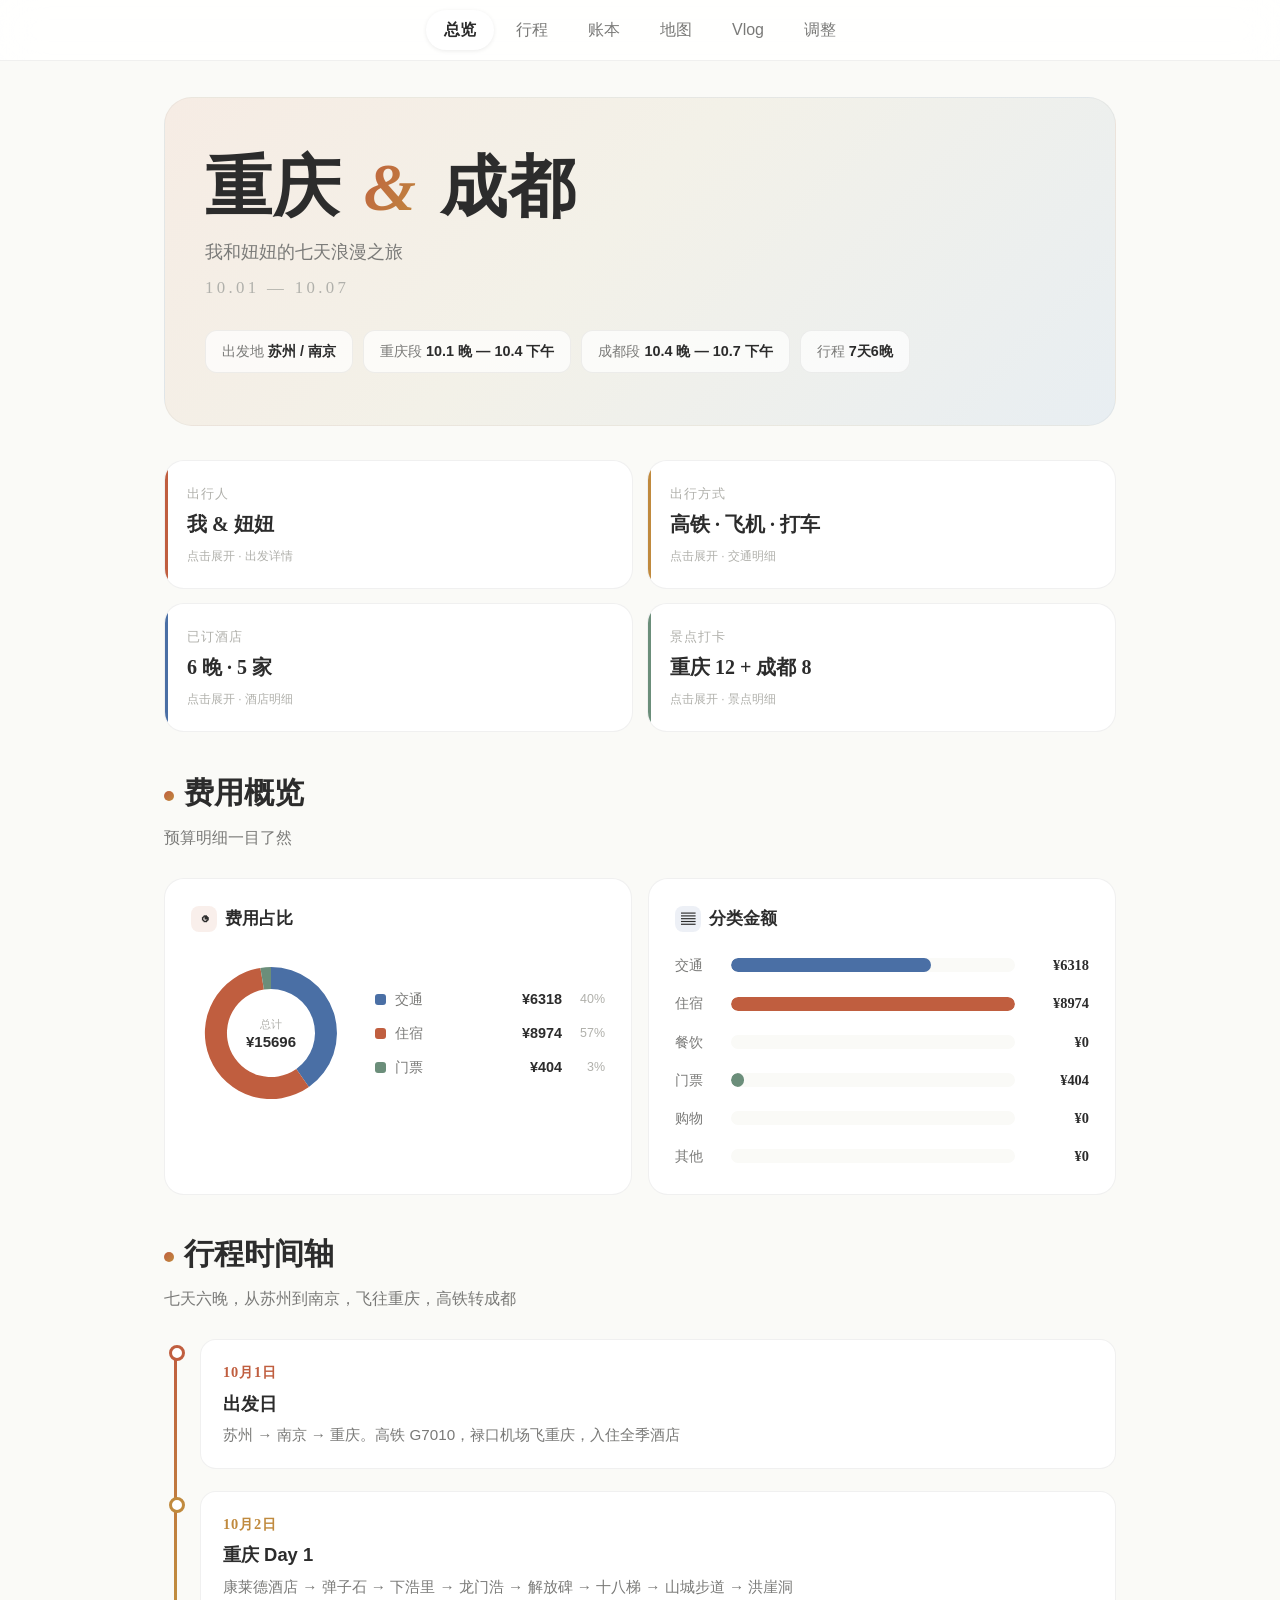
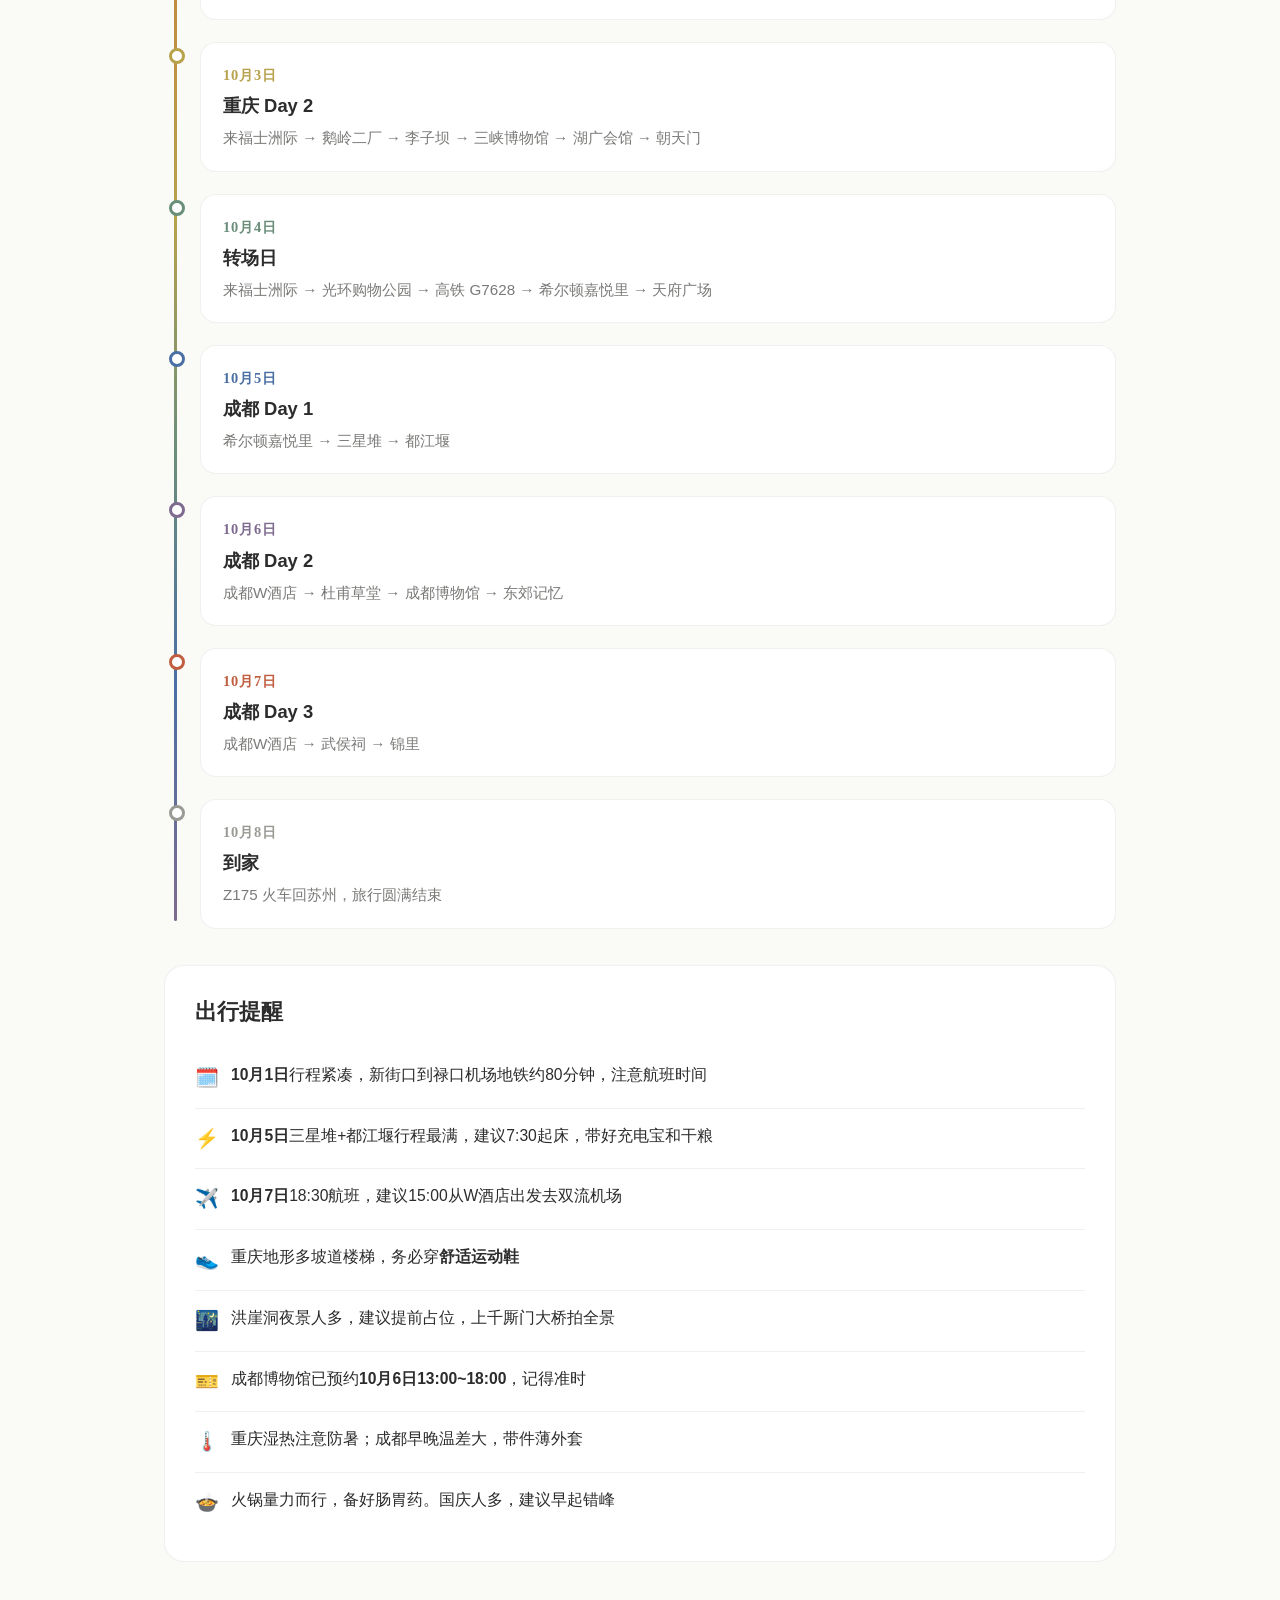
==== commit da89be6f: "行程调整功能联动所有页面：时间轴、线路、日程、地图同步更新" ====
--- a/index.html
+++ b/index.html
@@ -7,67 +7,52 @@
   <meta name="theme-color" content="#fafaf7">
   <title>2026 国庆旅行 · 重庆成都</title>
   <style>
-:root{
-  --bg:#fafaf7; --card:#ffffff; --text:#2c2c2c; --text2:#7a7a78; --text3:#b0b0ab;
-  --sep:rgba(0,0,0,0.06); --sep2:rgba(0,0,0,0.12);
-  --red:#c05e3f; --orange:#c08a3e; --gold:#b8a24c; --green:#6b8e7a; --blue:#4a6fa5; --purple:#7e6b8f; --pink:#b87b8b;
-  --font-display:"Songti SC","Noto Serif SC","STSong",Georgia,"Times New Roman",serif;
-  --font-body:-apple-system,BlinkMacSystemFont,"PingFang SC","Helvetica Neue","Microsoft YaHei",sans-serif;
-  --shadow:0 2px 20px rgba(0,0,0,0.04); --shadow-lg:0 12px 40px rgba(0,0,0,0.07);
-  --radius:20px;
-}
+:root{--bg:#fafaf7;--card:#ffffff;--text:#2c2c2c;--text2:#7a7a78;--text3:#b0b0ab;--sep:rgba(0,0,0,0.06);--sep2:rgba(0,0,0,0.12);--red:#c05e3f;--orange:#c08a3e;--gold:#b8a24c;--green:#6b8e7a;--blue:#4a6fa5;--purple:#7e6b8f;--pink:#b87b8b;--font-display:"Songti SC","Noto Serif SC","STSong",Georgia,"Times New Roman",serif;--font-body:-apple-system,BlinkMacSystemFont,"PingFang SC","Helvetica Neue","Microsoft YaHei",sans-serif;--shadow:0 2px 20px rgba(0,0,0,0.04);--radius:20px}
 *{margin:0;padding:0;box-sizing:border-box;-webkit-tap-highlight-color:transparent}
 html{-webkit-text-size-adjust:100%;scroll-behavior:smooth}
-body{font-family:var(--font-body);background:var(--bg);color:var(--text);font-size:17px;line-height:1.68;font-weight:400;-webkit-font-smoothing:antialiased;padding-bottom:env(safe-area-inset-bottom);overflow-x:hidden}
-.glass-nav{position:sticky;top:0;z-index:1000;background:rgba(255,255,255,0.86);backdrop-filter:blur(20px) saturate(180%);-webkit-backdrop-filter:blur(20px) saturate(180%);border-bottom:1px solid var(--sep);padding:0 env(safe-area-inset-right) 0 env(safe-area-inset-left)}
+body{font-family:var(--font-body);background:var(--bg);color:var(--text);font-size:17px;line-height:1.68;-webkit-font-smoothing:antialiased;padding-bottom:env(safe-area-inset-bottom);overflow-x:hidden}
+.glass-nav{position:sticky;top:0;z-index:1000;background:rgba(255,255,255,0.86);backdrop-filter:blur(20px) saturate(180%);-webkit-backdrop-filter:blur(20px) saturate(180%);border-bottom:1px solid var(--sep)}
 .nav-inner{max-width:1000px;margin:0 auto;display:flex;align-items:center;justify-content:center;gap:4px;padding:10px 16px;overflow-x:auto;-webkit-overflow-scrolling:touch;scrollbar-width:none}
 .nav-inner::-webkit-scrollbar{display:none}
-.nav-btn{position:relative;padding:9px 18px;border:none;background:transparent;font-size:1rem;font-weight:500;color:var(--text2);cursor:pointer;white-space:nowrap;border-radius:100px;transition:all .25s;-webkit-touch-callout:none;user-select:none;min-height:40px}
-.nav-btn:hover{color:var(--text)}
+.nav-btn{padding:9px 18px;border:none;background:transparent;font-size:1rem;font-weight:500;color:var(--text2);cursor:pointer;white-space:nowrap;border-radius:100px;transition:all .25s;user-select:none;min-height:40px}
 .nav-btn.active{color:var(--text);background:#fff;box-shadow:0 1px 4px rgba(0,0,0,0.08);font-weight:600}
 .section{display:none;max-width:1000px;margin:0 auto;padding:36px 24px 60px;animation:fiu .5s ease-out}
 .section.active{display:block}
 @keyframes fiu{from{opacity:0;transform:translateY(16px)}to{opacity:1;transform:translateY(0)}}
-.banner{position:relative;border-radius:28px;padding:52px 40px;margin-bottom:34px;background:linear-gradient(135deg,#f6ece4 0%,#f3f1e8 45%,#e8eef2 100%);overflow:hidden;border:1px solid rgba(0,0,0,0.04);box-shadow:var(--shadow)}
-.banner::after{content:"";position:absolute;right:-70px;top:-70px;width:280px;height:280px;background:radial-gradient(circle,rgba(192,94,63,0.16),transparent 70%);border-radius:50%;pointer-events:none}
-.banner::before{content:"";position:absolute;left:-50px;bottom:-90px;width:240px;height:240px;background:radial-gradient(circle,rgba(74,111,165,0.16),transparent 70%);border-radius:50%;pointer-events:none}
-.banner-badge{position:relative;z-index:1;display:inline-flex;align-items:center;gap:6px;background:rgba(255,255,255,0.7);border:1px solid var(--sep);padding:7px 16px;border-radius:100px;font-size:0.9rem;font-weight:600;color:var(--text2);margin-bottom:20px}
+.banner{position:relative;border-radius:28px;padding:52px 40px;margin-bottom:34px;background:linear-gradient(135deg,#f6ece4 0%,#f3f1e8 45%,#e8eef2 100%);overflow:hidden;border:1px solid rgba(0,0,0,0.04)}
 .banner h1{position:relative;z-index:1;font-family:var(--font-display);font-size:clamp(2.9rem,7vw,4.2rem);font-weight:700;letter-spacing:0.01em;line-height:1.12;margin-bottom:12px;color:var(--text)}
 .banner h1 .amp{background:linear-gradient(120deg,#c05e3f,#c08a3e);-webkit-background-clip:text;-webkit-text-fill-color:transparent;background-clip:text;font-style:italic;font-family:Georgia,serif;padding:0 6px}
-.banner-sub{position:relative;z-index:1;font-size:1.15rem;color:var(--text2);letter-spacing:0.04em;margin-bottom:6px}
-.banner-date{position:relative;z-index:1;font-family:var(--font-display);font-size:1.05rem;color:var(--text3);letter-spacing:0.2em;font-variant-numeric:tabular-nums}
+.banner-sub{position:relative;z-index:1;font-size:1.15rem;color:var(--text2);margin-bottom:6px}
+.banner-date{position:relative;z-index:1;font-family:var(--font-display);font-size:1.05rem;color:var(--text3);letter-spacing:0.2em}
 .banner-meta{position:relative;z-index:1;margin-top:28px;display:flex;gap:10px;flex-wrap:wrap}
-.banner-chip{background:rgba(255,255,255,0.7);backdrop-filter:blur(8px);-webkit-backdrop-filter:blur(8px);border:1px solid var(--sep);padding:8px 16px;border-radius:12px;font-size:0.9rem;color:var(--text2)}
+.banner-chip{background:rgba(255,255,255,0.7);border:1px solid var(--sep);padding:8px 16px;border-radius:12px;font-size:0.9rem;color:var(--text2)}
 .banner-chip b{color:var(--text);font-weight:600}
-.sec-title{font-family:var(--font-display);font-size:1.9rem;font-weight:700;letter-spacing:0.01em;margin-bottom:6px;color:var(--text)}
+.sec-title{font-family:var(--font-display);font-size:1.9rem;font-weight:700;margin-bottom:6px;color:var(--text)}
 .sec-sub{font-size:1rem;color:var(--text2);margin-bottom:26px}
 .sec-title .dot{display:inline-block;width:10px;height:10px;border-radius:50%;margin-right:10px;background:linear-gradient(135deg,#c05e3f,#c08a3e);vertical-align:middle}
 .info-grid{display:grid;grid-template-columns:repeat(2,1fr);gap:14px;margin-bottom:36px}
-details.info-cell{background:var(--card);border-radius:var(--radius);border:1px solid var(--sep);position:relative;overflow:hidden;transition:box-shadow .25s}
+details.info-cell{background:var(--card);border-radius:var(--radius);border:1px solid var(--sep);position:relative;overflow:hidden}
 details.info-cell::before{content:"";position:absolute;left:0;top:0;bottom:0;width:3px;background:#c05e3f}
 details.info-cell:nth-child(2)::before{background:#c08a3e}
 details.info-cell:nth-child(3)::before{background:#4a6fa5}
 details.info-cell:nth-child(4)::before{background:#6b8e7a}
-details.info-cell[open]{box-shadow:var(--shadow)}
-details.info-cell summary{list-style:none;cursor:pointer;padding:22px;display:flex;flex-direction:column;gap:4px;-webkit-tap-highlight-color:transparent;user-select:none}
+details.info-cell summary{list-style:none;cursor:pointer;padding:22px;display:flex;flex-direction:column;gap:4px;user-select:none}
 details.info-cell summary::-webkit-details-marker{display:none}
 details.info-cell summary .k{font-size:0.8rem;color:var(--text3);letter-spacing:0.08em;text-transform:uppercase}
-details.info-cell summary .v{font-family:var(--font-display);font-size:1.25rem;font-weight:600;color:var(--text)}
+details.info-cell summary .v{font-family:var(--font-display);font-size:1.25rem;font-weight:600}
 details.info-cell summary .hint{font-size:0.75rem;color:var(--text3)}
-.info-detail{padding:0 22px 22px 22px;border-top:1px dashed var(--sep2);padding-top:16px;margin-top:4px}
+.info-detail{padding:0 22px 22px;border-top:1px dashed var(--sep2);padding-top:16px;margin-top:4px}
 .info-detail .item{display:flex;justify-content:space-between;gap:10px;padding:7px 0;font-size:0.9rem;border-bottom:1px solid var(--sep)}
 .info-detail .item:last-child{border-bottom:none}
-.info-detail .item .n{color:var(--text2)}
-.info-detail .item .p{color:var(--text);font-weight:500;text-align:right}
-.info-detail .item .p b{color:#c05e3f;font-weight:600}
-.info-detail .tag-mini{font-size:0.72rem;padding:2px 8px;border-radius:6px;margin-right:6px}
+.info-detail .n{color:var(--text2)}
+.info-detail .p{color:var(--text);font-weight:500;text-align:right}
+.info-detail .p b{color:#c05e3f;font-weight:600}
+.tag-mini{font-size:0.72rem;padding:2px 8px;border-radius:6px;margin-right:6px}
 .charts-row{display:grid;grid-template-columns:1fr 1fr;gap:16px;margin-bottom:34px}
-@media(max-width:640px){.charts-row{grid-template-columns:1fr}}
 .chart-panel{background:var(--card);border-radius:var(--radius);padding:26px;border:1px solid var(--sep)}
-.chart-panel h3{font-size:1.05rem;font-weight:600;margin-bottom:20px;color:var(--text);display:flex;align-items:center;gap:8px}
+.chart-panel h3{font-size:1.05rem;font-weight:600;margin-bottom:20px;display:flex;align-items:center;gap:8px}
 .chart-panel h3 .ic{width:26px;height:26px;border-radius:8px;display:inline-flex;align-items:center;justify-content:center;font-size:0.9rem}
 #pieBox{display:flex;align-items:center;gap:24px;flex-wrap:wrap;justify-content:center}
-#pieSvg{flex-shrink:0}
 #pieLegend{flex:1;min-width:150px;display:flex;flex-direction:column;gap:10px}
 .pie-leg{display:flex;align-items:center;gap:9px;font-size:0.9rem;color:var(--text2)}
 .pie-leg .sw{width:11px;height:11px;border-radius:3px;flex-shrink:0}
@@ -78,35 +63,25 @@
 .bar-row .lbl{min-width:44px;color:var(--text2)}
 .bar-row .trk{flex:1;height:14px;background:var(--bg);border-radius:7px;overflow:hidden}
 .bar-row .fill{height:100%;border-radius:7px;transition:width .6s cubic-bezier(0.4,0,0.2,1)}
-.bar-row .val{min-width:62px;text-align:right;font-weight:600;color:var(--text);font-variant-numeric:tabular-nums;font-family:var(--font-display)}
+.bar-row .val{min-width:62px;text-align:right;font-weight:600;font-variant-numeric:tabular-nums;font-family:var(--font-display)}
 .timeline{position:relative;padding-left:36px;margin-bottom:36px}
 .timeline::before{content:"";position:absolute;left:10px;top:8px;bottom:8px;width:3px;background:linear-gradient(180deg,#c05e3f,#c08a3e,#b8a24c,#6b8e7a,#4a6fa5,#7e6b8f);border-radius:2px}
 .timeline-item{position:relative;padding-bottom:22px}
 .timeline-item:last-child{padding-bottom:0}
-.timeline-dot{position:absolute;left:-31px;top:6px;width:16px;height:16px;background:#fff;border:3px solid #c05e3f;border-radius:50%;box-shadow:0 0 0 3px rgba(192,94,63,0.14)}
-.timeline-item:nth-child(2) .timeline-dot{border-color:#c08a3e;box-shadow:0 0 0 3px rgba(192,138,62,0.14)}
-.timeline-item:nth-child(3) .timeline-dot{border-color:#b8a24c;box-shadow:0 0 0 3px rgba(184,162,76,0.14)}
-.timeline-item:nth-child(4) .timeline-dot{border-color:#6b8e7a;box-shadow:0 0 0 3px rgba(107,142,122,0.14)}
-.timeline-item:nth-child(5) .timeline-dot{border-color:#4a6fa5;box-shadow:0 0 0 3px rgba(74,111,165,0.14)}
-.timeline-item:nth-child(6) .timeline-dot{border-color:#7e6b8f;box-shadow:0 0 0 3px rgba(126,107,143,0.14)}
-.timeline-item:nth-child(7) .timeline-dot{border-color:#6b8e7a;box-shadow:0 0 0 3px rgba(107,142,122,0.14)}
+.timeline-dot{position:absolute;left:-31px;top:6px;width:16px;height:16px;background:#fff;border:3px solid #c05e3f;border-radius:50%}
 .timeline-content{background:var(--card);border-radius:16px;padding:20px 22px;border:1px solid var(--sep)}
 .timeline-date{font-family:var(--font-display);font-size:0.9rem;font-weight:600;color:#c05e3f;letter-spacing:0.06em;margin-bottom:4px}
-.timeline-title{font-size:1.15rem;font-weight:600;margin-bottom:4px;color:var(--text)}
+.timeline-title{font-size:1.15rem;font-weight:600;margin-bottom:4px}
 .timeline-detail{font-size:0.95rem;color:var(--text2);line-height:1.6}
 .tips-section{background:var(--card);border-radius:var(--radius);padding:28px 30px;border:1px solid var(--sep)}
-.tips-section h3{font-family:var(--font-display);font-size:1.35rem;font-weight:700;margin-bottom:18px;color:var(--text)}
-.tip-item{padding:14px 0;border-bottom:1px solid var(--sep);font-size:0.98rem;line-height:1.6;display:flex;gap:12px;align-items:flex-start;color:var(--text)}
+.tips-section h3{font-family:var(--font-display);font-size:1.35rem;font-weight:700;margin-bottom:18px}
+.tip-item{padding:14px 0;border-bottom:1px solid var(--sep);font-size:0.98rem;line-height:1.6;display:flex;gap:12px;align-items:flex-start}
 .tip-item:last-child{border-bottom:none}
 .tip-icon{font-size:1.2rem;flex-shrink:0;margin-top:1px}
 .route-card{background:var(--card);border-radius:var(--radius);padding:26px 28px;margin-bottom:18px;border:1px solid var(--sep);border-left:3px solid #c05e3f}
-.route-card:nth-child(2){border-left-color:#c08a3e}
-.route-card:nth-child(3){border-left-color:#b8a24c}
-.route-card:nth-child(4){border-left-color:#4a6fa5}
-.route-card:nth-child(5){border-left-color:#7e6b8f}
-.route-card h3{font-family:var(--font-display);font-size:1.2rem;font-weight:700;margin-bottom:14px;color:var(--text)}
+.route-card h3{font-family:var(--font-display);font-size:1.2rem;font-weight:700;margin-bottom:14px}
 .route-flow{display:flex;flex-wrap:wrap;align-items:center;gap:7px;margin-bottom:14px}
-.route-node{background:var(--bg);padding:8px 15px;border-radius:100px;font-size:0.92rem;font-weight:500;color:var(--text);border:1px solid var(--sep)}
+.route-node{background:var(--bg);padding:8px 15px;border-radius:100px;font-size:0.92rem;font-weight:500;border:1px solid var(--sep)}
 .route-node.highlight{background:linear-gradient(135deg,#c05e3f,#c08a3e);color:#fff;border:none}
 .route-arrow{color:var(--text3);font-size:0.85rem}
 .route-tip{background:#f5f0e6;border-left:3px solid #c08a3e;padding:13px 16px;border-radius:0 12px 12px 0;font-size:0.92rem;color:var(--text2);line-height:1.65}
@@ -115,31 +90,34 @@
 .day-badge{width:54px;height:54px;border-radius:14px;display:flex;flex-direction:column;align-items:center;justify-content:center;color:#fff;flex-shrink:0;font-family:var(--font-display)}
 .day-badge .num{font-size:1.35rem;font-weight:700;line-height:1}
 .day-badge .label{font-size:0.58rem;font-weight:500;opacity:0.85;letter-spacing:0.06em}
-.day-info h3{font-size:1.12rem;font-weight:600;margin-bottom:2px;color:var(--text)}
+.day-info h3{font-size:1.12rem;font-weight:600;margin-bottom:2px}
 .day-info p{font-size:0.88rem;color:var(--text2)}
 .weather-chip{display:flex;align-items:center;gap:6px;background:#eef2f5;border:1px solid rgba(74,111,165,0.2);padding:6px 14px;border-radius:100px;font-size:0.9rem;color:#3d5f8f;font-weight:500}
 .day-actions{margin-left:auto}
-.day-actions button{background:var(--bg);border:1px solid var(--sep);padding:9px 18px;border-radius:100px;font-size:0.9rem;font-weight:500;color:#c05e3f;cursor:pointer;transition:all .2s;min-height:40px}
+.day-actions button{background:var(--bg);border:1px solid var(--sep);padding:9px 18px;border-radius:100px;font-size:0.9rem;font-weight:500;color:#c05e3f;cursor:pointer;min-height:40px}
 .schedule-list{display:flex;flex-direction:column}
 .schedule-row{display:flex;align-items:center;gap:12px;padding:12px 0;border-bottom:1px solid var(--sep)}
 .schedule-row:last-child{border-bottom:none}
-.schedule-time{font-family:var(--font-display);font-size:0.88rem;font-weight:600;color:var(--text2);min-width:80px;flex-shrink:0;font-variant-numeric:tabular-nums}
-.schedule-tag{font-size:0.72rem;font-weight:600;padding:3px 11px;border-radius:100px;flex-shrink:0;letter-spacing:0.03em}
+.schedule-time{font-family:var(--font-display);font-size:0.88rem;font-weight:600;color:var(--text2);min-width:80px;flex-shrink:0}
+.schedule-tag{font-size:0.72rem;font-weight:600;padding:3px 11px;border-radius:100px;flex-shrink:0}
 .tag-transport{background:rgba(74,111,165,0.13);color:#3d6395}
 .tag-hotel{background:rgba(192,94,63,0.13);color:#a84f33}
 .tag-sight{background:rgba(107,142,122,0.13);color:#4e7a64}
 .tag-food{background:rgba(192,138,62,0.13);color:#a8742f}
 .tag-ticket{background:rgba(126,107,143,0.13);color:#6a5680}
-.schedule-desc{flex:1;font-size:0.95rem;color:var(--text)}
+.schedule-desc{flex:1;font-size:0.95rem}
 .schedule-desc strong{color:#c05e3f;font-weight:600}
+.spot-row{display:flex;flex-wrap:wrap;align-items:center;gap:6px;flex:1}
+.spot-chip{background:#f0f4f1;padding:4px 12px;border-radius:100px;font-size:0.85rem;border:1px solid rgba(107,142,122,0.2)}
+.spot-chip .e{margin-right:4px}
 .day-notes-area{margin-top:14px;padding-top:14px;border-top:1px dashed var(--sep2)}
-.note-bubble{background:#f5f0e6;border-radius:12px;padding:12px 16px;margin-bottom:8px;font-size:0.9rem;color:var(--text);display:flex;justify-content:space-between;align-items:flex-start;gap:10px}
-.note-bubble .note-delete{background:none;border:none;color:var(--text3);font-size:1.1rem;cursor:pointer;padding:0 4px;flex-shrink:0;min-width:30px;min-height:30px}
+.note-bubble{background:#f5f0e6;border-radius:12px;padding:12px 16px;margin-bottom:8px;font-size:0.9rem;display:flex;justify-content:space-between;align-items:flex-start;gap:10px}
+.note-bubble .note-delete{background:none;border:none;color:var(--text3);font-size:1.1rem;cursor:pointer;padding:0 4px}
 .city-block{border-radius:var(--radius);padding:28px 30px;margin-bottom:28px;border:1px solid var(--sep)}
 .city-block.cq{background:linear-gradient(135deg,#f6ece4,#f3f1e8)}
 .city-block.cd{background:linear-gradient(135deg,#e8eef2,#f0eef4)}
 .city-block.transition{background:linear-gradient(135deg,rgba(107,142,122,0.16),rgba(192,94,63,0.16))}
-.city-title{display:flex;align-items:center;gap:10px;font-family:var(--font-display);font-size:1.4rem;font-weight:700;color:var(--text);margin-bottom:6px}
+.city-title{display:flex;align-items:center;gap:10px;font-family:var(--font-display);font-size:1.4rem;font-weight:700;margin-bottom:6px}
 .city-title .ct-em{font-size:1.5rem}
 .city-sub{font-size:0.9rem;color:var(--text2);margin-bottom:24px}
 .flow-day{margin-bottom:26px}
@@ -148,201 +126,98 @@
 .flow-day-label .badge{color:#fff;padding:4px 14px;border-radius:100px;font-size:0.85rem;font-weight:600}
 .flow-day-label .zone{font-size:0.9rem;color:var(--text2)}
 .flow-spots{display:flex;flex-wrap:wrap;align-items:center;gap:8px;row-gap:14px}
-.flow-spot{display:flex;flex-direction:column;align-items:center;gap:4px;position:relative}
+.flow-spot{display:flex;flex-direction:column;align-items:center;gap:4px}
 .flow-spot .node{width:52px;height:52px;border-radius:16px;display:flex;flex-direction:column;align-items:center;justify-content:center;color:#fff;position:relative;box-shadow:var(--shadow)}
 .flow-spot .node .em{font-size:1.3rem;line-height:1}
 .flow-spot .node .idx{position:absolute;top:-6px;right:-6px;width:20px;height:20px;border-radius:50%;background:#fff;color:var(--text);font-size:0.7rem;font-weight:700;display:flex;align-items:center;justify-content:center;border:1.5px solid var(--sep2)}
-.flow-spot .nm{font-size:0.8rem;color:var(--text);text-align:center;max-width:64px;line-height:1.3}
+.flow-spot .nm{font-size:0.8rem;text-align:center;max-width:64px;line-height:1.3}
 .flow-arrow{color:var(--text3);font-size:1.1rem;flex-shrink:0;margin:0 2px}
-.flow-divider{height:1px;background:var(--sep2);margin:26px 0}
 .vlog-card{background:var(--card);border-radius:var(--radius);padding:24px 26px;margin-bottom:18px;border:1px solid var(--sep)}
-.vlog-card h3{font-family:var(--font-display);font-size:1.12rem;font-weight:700;margin-bottom:12px;color:var(--text)}
+.vlog-card h3{font-family:var(--font-display);font-size:1.12rem;font-weight:700;margin-bottom:12px}
 .shot-list{list-style:none}
-.shot-list li{padding:10px 0;font-size:0.95rem;border-bottom:1px solid var(--sep);color:var(--text);display:flex;align-items:center;gap:10px}
+.shot-list li{padding:10px 0;font-size:0.95rem;border-bottom:1px solid var(--sep)}
 .shot-list li:last-child{border-bottom:none}
 .vlog-upload-card{background:linear-gradient(135deg,#eef2f5,#f4eef2);border-radius:var(--radius);padding:30px 32px;margin-top:28px;border:1px solid var(--sep)}
-.vlog-upload-card h3{font-family:var(--font-display);font-size:1.35rem;font-weight:700;margin-bottom:14px;color:var(--text)}
+.vlog-upload-card h3{font-family:var(--font-display);font-size:1.35rem;font-weight:700;margin-bottom:14px}
 .vlog-upload-card p,.vlog-upload-card li{font-size:0.95rem;color:var(--text2);line-height:1.65}
 .vlog-upload-card ul{margin:10px 0;padding-left:20px}
 .vlog-upload-card li{margin:5px 0}
 .vlog-tip{background:rgba(255,255,255,0.7);border:1px solid var(--sep);padding:12px 16px;border-radius:12px;margin-top:14px;font-size:0.9rem;color:var(--text2)}
 .ledger-summary{display:grid;grid-template-columns:1fr;gap:16px;margin-bottom:24px}
-@media(min-width:600px){.ledger-summary{grid-template-columns:1fr 1.6fr}}
 .total-card{background:linear-gradient(135deg,#f6ece4,#f3f1e8);border-radius:var(--radius);padding:30px;text-align:center;border:1px solid rgba(192,94,63,0.15)}
-.total-card .label{font-size:0.9rem;color:var(--text2);letter-spacing:0.06em;margin-bottom:10px;font-weight:500}
-.total-card .amount{font-family:var(--font-display);font-size:2.6rem;font-weight:700;letter-spacing:-0.01em;color:var(--text)}
+.total-card .label{font-size:0.9rem;color:var(--text2);margin-bottom:10px}
+.total-card .amount{font-family:var(--font-display);font-size:2.6rem;font-weight:700;color:var(--text)}
 .total-card .sub{font-size:0.85rem;color:var(--text2);margin-top:8px}
 .chart-card{background:var(--card);border-radius:var(--radius);padding:24px;border:1px solid var(--sep);display:flex;flex-direction:column;gap:13px}
 .chart-row{display:flex;align-items:center;gap:12px}
 .chart-label{font-size:0.92rem;font-weight:500;min-width:46px;color:var(--text2)}
 .chart-track{flex:1;height:11px;background:var(--bg);border-radius:6px;overflow:hidden}
 .chart-fill{height:100%;border-radius:6px;transition:width .6s cubic-bezier(0.4,0,0.2,1)}
-.chart-value{font-family:var(--font-display);font-size:0.92rem;font-weight:600;color:var(--text);min-width:60px;text-align:right;font-variant-numeric:tabular-nums}
+.chart-value{font-family:var(--font-display);font-size:0.92rem;font-weight:600;min-width:60px;text-align:right}
 .add-form{background:var(--card);border-radius:var(--radius);padding:26px 28px;margin-bottom:22px;border:1px solid var(--sep)}
 .add-form h3{font-family:var(--font-display);font-size:1.25rem;font-weight:700;margin-bottom:18px}
 .form-grid{display:grid;grid-template-columns:repeat(2,1fr);gap:12px;margin-bottom:16px}
-@media(min-width:600px){.form-grid{grid-template-columns:repeat(4,1fr)}}
 .form-field{display:flex;flex-direction:column;gap:5px}
-.form-field label{font-size:0.82rem;font-weight:500;color:var(--text3);letter-spacing:0.04em}
-.form-field input,.form-field select{padding:12px 14px;border:1px solid var(--sep2);border-radius:12px;font-size:1rem;font-family:inherit;background:#fff;color:var(--text);-webkit-appearance:none;transition:border-color .2s}
-.form-field input:focus,.form-field select:focus{outline:none;border-color:#4a6fa5}
-.btn-primary{background:linear-gradient(135deg,#c05e3f,#c08a3e);color:#fff;border:none;padding:14px 32px;border-radius:100px;font-size:1rem;font-weight:600;cursor:pointer;transition:all .2s;min-height:48px;-webkit-appearance:none}
-.btn-primary:active{transform:scale(0.96);opacity:0.9}
-.filter-bar{display:flex;gap:8px;margin-bottom:18px;overflow-x:auto;-webkit-overflow-scrolling:touch;scrollbar-width:none;padding:2px 0}
-.filter-bar::-webkit-scrollbar{display:none}
-.filter-pill{padding:9px 18px;border:1px solid var(--sep2);background:#fff;border-radius:100px;font-size:0.92rem;font-weight:500;cursor:pointer;white-space:nowrap;transition:all .2s;min-height:38px;color:var(--text2)}
+.form-field label{font-size:0.82rem;font-weight:500;color:var(--text3)}
+.form-field input,.form-field select{padding:12px 14px;border:1px solid var(--sep2);border-radius:12px;font-size:1rem;font-family:inherit;background:#fff;color:var(--text);-webkit-appearance:none}
+.btn-primary{background:linear-gradient(135deg,#c05e3f,#c08a3e);color:#fff;border:none;padding:14px 32px;border-radius:100px;font-size:1rem;font-weight:600;cursor:pointer;min-height:48px;-webkit-appearance:none}
+.filter-bar{display:flex;gap:8px;margin-bottom:18px;overflow-x:auto;scrollbar-width:none;padding:2px 0}
+.filter-pill{padding:9px 18px;border:1px solid var(--sep2);background:#fff;border-radius:100px;font-size:0.92rem;font-weight:500;cursor:pointer;white-space:nowrap;min-height:38px;color:var(--text2)}
 .filter-pill.active{background:linear-gradient(135deg,#c05e3f,#c08a3e);color:#fff;border-color:transparent}
 .ledger-table-wrap{background:var(--card);border-radius:var(--radius);padding:18px 20px;border:1px solid var(--sep);overflow-x:auto}
 .ledger-table{width:100%;border-collapse:collapse;font-size:0.95rem;min-width:420px}
-.ledger-table th{text-align:left;padding:12px 10px;border-bottom:1px solid var(--sep2);font-weight:600;font-size:0.8rem;color:var(--text3);letter-spacing:0.04em}
-.ledger-table td{padding:14px 10px;border-bottom:1px solid var(--sep);color:var(--text)}
-.ledger-table tr:last-child td{border-bottom:none}
-.del-btn{background:none;border:none;color:#c05e3f;font-size:1.05rem;cursor:pointer;padding:6px;border-radius:8px;min-width:34px;min-height:34px}
+.ledger-table th{text-align:left;padding:12px 10px;border-bottom:1px solid var(--sep2);font-weight:600;font-size:0.8rem;color:var(--text3)}
+.ledger-table td{padding:14px 10px;border-bottom:1px solid var(--sep)}
+.del-btn{background:none;border:none;color:#c05e3f;font-size:1.05rem;cursor:pointer;padding:6px}
 .adjust-hero{background:linear-gradient(135deg,#f6ece4,#f4eef2);border-radius:16px;padding:18px 24px;margin-bottom:18px;border:1px solid var(--sep);display:flex;align-items:center;gap:14px}
 .adjust-hero .ic{width:40px;height:40px;border-radius:12px;background:linear-gradient(135deg,#c05e3f,#c08a3e);display:flex;align-items:center;justify-content:center;font-size:1.2rem;flex-shrink:0}
-.adjust-hero h3{font-family:var(--font-display);font-size:1.15rem;font-weight:700;color:var(--text)}
+.adjust-hero h3{font-family:var(--font-display);font-size:1.15rem;font-weight:700}
 .adjust-hero p{font-size:0.85rem;color:var(--text2)}
 .adjust-input-group{display:flex;flex-direction:column;gap:12px;margin-bottom:18px}
 .adjust-input-group textarea{width:100%;padding:18px 20px;border:1px solid var(--sep2);border-radius:16px;font-size:1.05rem;font-family:inherit;background:#fff;color:var(--text);-webkit-appearance:none;min-height:160px;resize:vertical;line-height:1.6}
-.adjust-input-group textarea:focus{outline:none;border-color:#c05e3f}
 .adjust-input-group button{background:linear-gradient(135deg,#c05e3f,#c08a3e);color:#fff;border:none;padding:16px 32px;border-radius:14px;font-size:1.05rem;font-weight:600;cursor:pointer;min-height:52px;-webkit-appearance:none;align-self:flex-end}
 .quick-chips{display:flex;flex-wrap:wrap;gap:9px;margin-bottom:20px}
-.quick-chips button{background:#fff;border:1px solid var(--sep2);padding:10px 18px;border-radius:100px;font-size:0.92rem;font-weight:500;cursor:pointer;transition:all .2s;min-height:40px;color:var(--text2)}
+.quick-chips button{background:#fff;border:1px solid var(--sep2);padding:10px 18px;border-radius:100px;font-size:0.92rem;font-weight:500;cursor:pointer;min-height:40px;color:var(--text2)}
 .result-box{background:var(--card);border-radius:16px;padding:24px;display:none;border-left:4px solid #6b8e7a;border:1px solid var(--sep)}
 .result-box.show{display:block}
 .result-box.error{border-left:4px solid #c05e3f}
-.result-box h4{font-size:1.05rem;font-weight:600;margin-bottom:6px;color:var(--text)}
+.result-box h4{font-size:1.05rem;font-weight:600;margin-bottom:6px}
 .result-box p{font-size:0.95rem;color:var(--text2)}
-.modal-bg{display:none;position:fixed;inset:0;background:rgba(0,0,0,0.4);backdrop-filter:blur(8px);-webkit-backdrop-filter:blur(8px);z-index:2000;align-items:center;justify-content:center;padding:20px}
+.modal-bg{display:none;position:fixed;inset:0;background:rgba(0,0,0,0.4);backdrop-filter:blur(8px);z-index:2000;align-items:center;justify-content:center;padding:20px}
 .modal-bg.show{display:flex}
 .modal-box{background:#fff;border-radius:22px;padding:26px;width:100%;max-width:440px;max-height:80vh;overflow-y:auto;box-shadow:0 25px 50px -12px rgba(0,0,0,0.2)}
 .modal-box h3{font-family:var(--font-display);font-size:1.2rem;font-weight:700;margin-bottom:14px}
 .modal-box textarea{width:100%;padding:14px;border:1px solid var(--sep2);border-radius:14px;font-size:1rem;font-family:inherit;resize:vertical;min-height:110px;background:var(--bg);color:var(--text);-webkit-appearance:none}
-.modal-box textarea:focus{outline:none;border-color:#4a6fa5}
 .modal-btns{display:flex;gap:10px;margin-top:18px}
 .modal-btns button{flex:1;padding:13px;border-radius:12px;font-size:1rem;font-weight:600;cursor:pointer;border:none;min-height:46px}
 .btn-secondary{background:var(--bg);color:var(--text)}
-@media(max-width:640px){
-  .section{padding:24px 16px 44px}
-  .banner{padding:38px 24px;border-radius:22px}
-  .banner h1{font-size:2.5rem}
-  .sec-title{font-size:1.6rem}
-  .charts-row{grid-template-columns:1fr}
-  .info-grid{grid-template-columns:1fr;gap:10px}
-  .info-cell{padding:16px}
-  .timeline{padding-left:30px}
-  .timeline-content{padding:16px 18px}
-  .route-card,.day-card{padding:20px 18px}
-  .tips-section{padding:22px 18px}
-  .form-grid{grid-template-columns:1fr}
-  .adjust-input-group button{width:100%;align-self:stretch}
-  .ledger-summary{grid-template-columns:1fr}
-  .total-card .amount{font-size:2.1rem}
-  .day-header{gap:12px}
-  .day-badge{width:48px;height:48px;border-radius:12px}
-  .nav-btn{font-size:0.9rem;padding:8px 13px}
-  #pieBox{flex-direction:column;align-items:center}
-  .flow-spot .node{width:46px;height:46px;border-radius:13px}
-}
+@media(min-width:600px){.ledger-summary{grid-template-columns:1fr 1.6fr}.form-grid{grid-template-columns:repeat(4,1fr)}.charts-row{grid-template-columns:1fr 1fr}}
+@media(max-width:640px){.section{padding:24px 16px 44px}.banner{padding:38px 24px}.banner h1{font-size:2.5rem}.sec-title{font-size:1.6rem}.info-grid{grid-template-columns:1fr;gap:10px}.timeline{padding-left:30px}.route-card,.day-card{padding:20px 18px}.tips-section{padding:22px 18px}.form-grid{grid-template-columns:1fr}.adjust-input-group button{width:100%;align-self:stretch}.ledger-summary{grid-template-columns:1fr}.total-card .amount{font-size:2.1rem}.day-header{gap:12px}.day-badge{width:48px;height:48px}.nav-btn{font-size:0.9rem;padding:8px 13px}.flow-spot .node{width:46px;height:46px}.charts-row{grid-template-columns:1fr}}
   </style>
 </head>
 <body>
-  <div class="modal-bg" id="modalBg">
-    <div class="modal-box">
-      <h3 id="modalTitle">添加备注</h3>
-      <textarea id="modalInput" placeholder="输入内容..."></textarea>
-      <div class="modal-btns">
-        <button class="btn-secondary" id="modalCancel">取消</button>
-        <button class="btn-primary" id="modalSave">保存</button>
-      </div>
-    </div>
-  </div>
-  <nav class="glass-nav" id="nav">
-    <div class="nav-inner">
+  <div class="modal-bg" id="modalBg"><div class="modal-box"><h3 id="modalTitle">添加备注</h3><textarea id="modalInput" placeholder="输入内容..."></textarea><div class="modal-btns"><button class="btn-secondary" id="modalCancel">取消</button><button class="btn-primary" id="modalSave">保存</button></div></div></div>
+  <nav class="glass-nav" id="nav"><div class="nav-inner">
       <button class="nav-btn active" data-tab="overview">总览</button>
       <button class="nav-btn" data-tab="daily">行程</button>
       <button class="nav-btn" data-tab="ledger">账本</button>
       <button class="nav-btn" data-tab="map">地图</button>
       <button class="nav-btn" data-tab="vlog">Vlog</button>
       <button class="nav-btn" data-tab="adjust">调整</button>
+  </div></nav>
+  <section id="overview" class="section active">
+    <div class="banner"><div class="banner-badge" style="display:none"></div><h1>重庆 <span class="amp">&</span> 成都</h1><p class="banner-sub">我和妞妞的七天浪漫之旅</p><p class="banner-date">10.01 — 10.07</p><div class="banner-meta"><span class="banner-chip">出发地 <b>苏州 / 南京</b></span><span class="banner-chip">重庆段 <b>10.1 晚 — 10.4 下午</b></span><span class="banner-chip">成都段 <b>10.4 晚 — 10.7 下午</b></span><span class="banner-chip">行程 <b>7天6晚</b></span></div></div>
+    <div class="info-grid">
+      <details class="info-cell"><summary><span class="k">出行人</span><span class="v">我 &amp; 妞妞</span><span class="hint">点击展开 · 出发详情</span></summary><div class="info-detail"><div class="item"><span class="n">我</span><span class="p">从苏州工业园区出发</span></div><div class="item"><span class="n">妞妞</span><span class="p">从南京出发</span></div><div class="item"><span class="n">汇合</span><span class="p">10月1日 南京站</span></div></div></details>
+      <details class="info-cell"><summary><span class="k">出行方式</span><span class="v">高铁 · 飞机 · 打车</span><span class="hint">点击展开 · 交通明细</span></summary><div class="info-detail"><div class="item"><span class="n"><span class="tag-mini tag-transport">高铁</span>5 程</span><span class="p"><b>¥684.5</b></span></div><div class="item"><span class="n"><span class="tag-mini tag-transport">飞机</span>2 程</span><span class="p"><b>¥5102</b></span></div><div class="item"><span class="n"><span class="tag-mini tag-transport">打车</span>9 程</span><span class="p"><b>¥465</b></span></div><div class="item"><span class="n"><span class="tag-mini tag-transport">地铁</span>5 程</span><span class="p"><b>¥41</b></span></div><div class="item"><span class="n"><span class="tag-mini tag-transport">大巴</span>1 程</span><span class="p"><b>¥25</b></span></div></div></details>
+      <details class="info-cell"><summary><span class="k">已订酒店</span><span class="v">6 晚 · 5 家</span><span class="hint">点击展开 · 酒店明细</span></summary><div class="info-detail"><div class="item"><span class="n">10.1 全季机场店</span><span class="p"><b>¥401</b></span></div><div class="item"><span class="n">10.1 南京钟点房</span><span class="p"><b>¥205</b></span></div><div class="item"><span class="n">10.2 康莱德</span><span class="p"><b>¥2722</b></span></div><div class="item"><span class="n">10.3 来福士洲际</span><span class="p"><b>¥2270</b></span></div><div class="item"><span class="n">10.4-5 希尔顿嘉悦里</span><span class="p"><b>¥1942</b></span></div><div class="item"><span class="n">10.6 成都W酒店</span><span class="p"><b>¥1434</b></span></div></div></details>
+      <details class="info-cell"><summary><span class="k">景点打卡</span><span class="v">重庆 12 + 成都 8</span><span class="hint">点击展开 · 景点明细</span></summary><div class="info-detail"><div class="item"><span class="n">重庆</span><span class="p">解放碑 · 洪崖洞 · 十八梯 · 山城步道 · 弹子石 · 下浩里 · 龙门浩 · 湖广会馆 · 鹅岭二厂 · 李子坝 · 三峡博物馆 · 光环购物公园</span></div><div class="item"><span class="n">成都</span><span class="p">三星堆 · 都江堰 · 杜甫草堂 · 成都博物馆 · 东郊记忆 · 武侯祠 · 锦里 · 天府广场</span></div></div></details>
     </div>
-  </nav>
-  <section id="overview" class="section active">
-    <div class="banner">
-      <div class="banner-badge"><span>🇨🇳</span> 2026 国庆旅行</div>
-      <h1>重庆 <span class="amp">&</span> 成都</h1>
-      <p class="banner-sub">我和妞妞的七天浪漫之旅</p>
-      <p class="banner-date">10.01 — 10.07</p>
-      <div class="banner-meta">
-        <span class="banner-chip">出发地 <b>苏州 / 南京</b></span>
-        <span class="banner-chip">重庆段 <b>10.1 晚 — 10.4 下午</b></span>
-        <span class="banner-chip">成都段 <b>10.4 晚 — 10.7 下午</b></span>
-        <span class="banner-chip">行程 <b>7天6晚</b></span>
-      </div>
-    </div>
-    <div class="info-grid">
-      <details class="info-cell">
-        <summary><span class="k">出行人</span><span class="v">我 &amp; 妞妞</span><span class="hint">点击展开 · 出发详情</span></summary>
-        <div class="info-detail">
-          <div class="item"><span class="n">我</span><span class="p">从苏州工业园区出发</span></div>
-          <div class="item"><span class="n">妞妞</span><span class="p">从南京出发</span></div>
-          <div class="item"><span class="n">汇合</span><span class="p">10月1日 南京站</span></div>
-        </div>
-      </details>
-      <details class="info-cell">
-        <summary><span class="k">出行方式</span><span class="v">高铁 · 飞机 · 打车</span><span class="hint">点击展开 · 交通明细</span></summary>
-        <div class="info-detail">
-          <div class="item"><span class="n"><span class="tag-mini tag-transport">高铁</span>5 程</span><span class="p"><b>¥684.5</b></span></div>
-          <div class="item"><span class="n"><span class="tag-mini tag-transport">飞机</span>2 程</span><span class="p"><b>¥5102</b></span></div>
-          <div class="item"><span class="n"><span class="tag-mini tag-transport">打车</span>9 程</span><span class="p"><b>¥465</b></span></div>
-          <div class="item"><span class="n"><span class="tag-mini tag-transport">地铁</span>5 程</span><span class="p"><b>¥41</b></span></div>
-          <div class="item"><span class="n"><span class="tag-mini tag-transport">大巴</span>1 程</span><span class="p"><b>¥25</b></span></div>
-        </div>
-      </details>
-      <details class="info-cell">
-        <summary><span class="k">已订酒店</span><span class="v">6 晚 · 5 家</span><span class="hint">点击展开 · 酒店明细</span></summary>
-        <div class="info-detail">
-          <div class="item"><span class="n">10.1 全季机场店</span><span class="p"><b>¥401</b></span></div>
-          <div class="item"><span class="n">10.1 南京钟点房</span><span class="p"><b>¥205</b></span></div>
-          <div class="item"><span class="n">10.2 康莱德</span><span class="p"><b>¥2722</b></span></div>
-          <div class="item"><span class="n">10.3 来福士洲际</span><span class="p"><b>¥2270</b></span></div>
-          <div class="item"><span class="n">10.4-5 希尔顿嘉悦里</span><span class="p"><b>¥1942</b></span></div>
-          <div class="item"><span class="n">10.6 成都W酒店</span><span class="p"><b>¥1434</b></span></div>
-        </div>
-      </details>
-      <details class="info-cell">
-        <summary><span class="k">景点打卡</span><span class="v">重庆 12 + 成都 8</span><span class="hint">点击展开 · 景点明细</span></summary>
-        <div class="info-detail">
-          <div class="item"><span class="n">重庆</span><span class="p">解放碑 · 洪崖洞 · 十八梯 · 山城步道 · 弹子石 · 下浩里 · 龙门浩 · 湖广会馆 · 鹅岭二厂 · 李子坝 · 三峡博物馆 · 光环购物公园</span></div>
-          <div class="item"><span class="n">成都</span><span class="p">三星堆 · 都江堰 · 杜甫草堂 · 成都博物馆 · 东郊记忆 · 武侯祠 · 锦里 · 天府广场</span></div>
-        </div>
-      </details>
-    </div>
-    <h2 class="sec-title"><span class="dot"></span>费用概览</h2>
-    <p class="sec-sub">预算明细一目了然</p>
-    <div class="charts-row">
-      <div class="chart-panel">
-        <h3><span class="ic" style="background:rgba(192,94,63,0.1)">◔</span> 费用占比</h3>
-        <div id="pieBox"></div>
-      </div>
-      <div class="chart-panel">
-        <h3><span class="ic" style="background:rgba(74,111,165,0.1)">▤</span> 分类金额</h3>
-        <div id="barBox"></div>
-      </div>
-    </div>
-    <h2 class="sec-title"><span class="dot"></span>行程时间轴</h2>
-    <p class="sec-sub">七天六晚，从苏州到南京，飞往重庆，高铁转成都</p>
-    <div class="timeline">
-      <div class="timeline-item"><div class="timeline-dot"></div><div class="timeline-content"><div class="timeline-date">10 月 1 日</div><div class="timeline-title">出发日</div><div class="timeline-detail">苏州 → 南京 → 重庆。高铁 G7010，禄口机场飞重庆，入住全季酒店</div></div></div>
-      <div class="timeline-item"><div class="timeline-dot"></div><div class="timeline-content"><div class="timeline-date">10 月 2 日</div><div class="timeline-title">重庆 Day 1 · 南岸与渝中</div><div class="timeline-detail">弹子石 → 下浩里 → 龙门浩 → 解放碑 → 十八梯 → 山城步道 → 洪崖洞</div></div></div>
-      <div class="timeline-item"><div class="timeline-dot"></div><div class="timeline-content"><div class="timeline-date">10 月 3 日</div><div class="timeline-title">重庆 Day 2 · 渝中深度游</div><div class="timeline-detail">鹅岭二厂 → 李子坝 → 三峡博物馆 → 湖广会馆 → 朝天门</div></div></div>
-      <div class="timeline-item"><div class="timeline-dot"></div><div class="timeline-content"><div class="timeline-date">10 月 4 日</div><div class="timeline-title">转场日 · 重庆到成都</div><div class="timeline-detail">光环购物公园 → 高铁 G7628 → 成都东站 → 希尔顿嘉悦里 → 天府广场晚餐</div></div></div>
-      <div class="timeline-item"><div class="timeline-dot"></div><div class="timeline-content"><div class="timeline-date">10 月 5 日</div><div class="timeline-title">成都 Day 1 · 广汉与都江堰</div><div class="timeline-detail">三星堆 → 都江堰 → 高铁 S5058 回成都。行程最满，带好充电宝</div></div></div>
-      <div class="timeline-item"><div class="timeline-dot"></div><div class="timeline-content"><div class="timeline-date">10 月 6 日</div><div class="timeline-title">成都 Day 2 · 文化游</div><div class="timeline-detail">杜甫草堂 → 成都博物馆 → 东郊记忆</div></div></div>
-      <div class="timeline-item"><div class="timeline-dot"></div><div class="timeline-content"><div class="timeline-date">10 月 7 日</div><div class="timeline-title">返程日 · 成都回苏州</div><div class="timeline-detail">上午逛逛 → 15:00 去双流机场 → 18:30 飞南京 → Z175 火车 → 回苏州</div></div></div>
-    </div>
-    <div class="tips-section">
-      <h3>出行提醒</h3>
+    <h2 class="sec-title"><span class="dot"></span>费用概览</h2><p class="sec-sub">预算明细一目了然</p>
+    <div class="charts-row"><div class="chart-panel"><h3><span class="ic" style="background:rgba(192,94,63,0.1)">◔</span> 费用占比</h3><div id="pieBox"></div></div><div class="chart-panel"><h3><span class="ic" style="background:rgba(74,111,165,0.1)">▤</span> 分类金额</h3><div id="barBox"></div></div></div>
+    <h2 class="sec-title"><span class="dot"></span>行程时间轴</h2><p class="sec-sub">七天六晚，从苏州到南京，飞往重庆，高铁转成都</p>
+    <div class="timeline" id="timelineBox"></div>
+    <div class="tips-section"><h3>出行提醒</h3>
       <div class="tip-item"><span class="tip-icon">🗓️</span><span><strong>10月1日</strong>行程紧凑，新街口到禄口机场地铁约80分钟，注意航班时间</span></div>
       <div class="tip-item"><span class="tip-icon">⚡</span><span><strong>10月5日</strong>三星堆+都江堰行程最满，建议7:30起床，带好充电宝和干粮</span></div>
       <div class="tip-item"><span class="tip-icon">✈️</span><span><strong>10月7日</strong>18:30航班，建议15:00从W酒店出发去双流机场</span></div>
@@ -354,205 +229,29 @@
     </div>
   </section>
   <section id="daily" class="section">
-    <h2 class="sec-title"><span class="dot"></span>每日行程</h2>
-    <p class="sec-sub">基于地理位置规划的科学线路，减少来回奔波 · 天气为10月当地预计</p>
-    <div class="route-card"><h3>重庆 · 南岸区到渝中区</h3><div class="route-flow"><span class="route-node">康莱德</span> <span class="route-arrow">→</span> <span class="route-node">弹子石</span> <span class="route-arrow">→</span> <span class="route-node">下浩里</span> <span class="route-arrow">→</span> <span class="route-node">龙门浩</span> <span class="route-arrow">→</span> <span class="route-node">解放碑</span> <span class="route-arrow">→</span> <span class="route-node">十八梯</span> <span class="route-arrow">→</span> <span class="route-node">山城步道</span> <span class="route-arrow">→</span> <span class="route-node highlight">洪崖洞</span></div><div class="route-tip">💡 上午南岸区步行游览（弹子石、下浩里、龙门浩相邻）；下午过江逛解放碑、十八梯、山城步道；晚上看洪崖洞夜景，上千厮门大桥拍全景</div></div>
-    <div class="route-card"><h3>重庆 · 渝中区深度游</h3><div class="route-flow"><span class="route-node">来福士</span> <span class="route-arrow">→</span> <span class="route-node">鹅岭二厂</span> <span class="route-arrow">→</span> <span class="route-node highlight">李子坝</span> <span class="route-arrow">→</span> <span class="route-node">三峡博物馆</span> <span class="route-arrow">→</span> <span class="route-node">湖广会馆</span> <span class="route-arrow">→</span> <span class="route-node">朝天门</span></div><div class="route-tip">💡 上午鹅岭二厂拍照，李子坝看轻轨穿楼；下午三峡博物馆（需预约）；傍晚湖广会馆；晚上朝天门夜景</div></div>
-    <div class="route-card"><h3>重庆 · 渝北区到转场</h3><div class="route-flow"><span class="route-node">来福士</span> <span class="route-arrow">→</span> <span class="route-node">光环购物公园</span> <span class="route-arrow">→</span> <span class="route-node">重庆北站</span></div><div class="route-tip">💡 上午退房后去光环购物公园（室内植物园），顺路去重庆北站，方向一致不绕路</div></div>
-    <div class="route-card"><h3>成都 · 广汉与都江堰一日游</h3><div class="route-flow"><span class="route-node">希尔顿</span> <span class="route-arrow">→</span> <span class="route-node highlight">三星堆</span> <span class="route-arrow">→</span> <span class="route-node highlight">都江堰</span> <span class="route-arrow">→</span> <span class="route-node">都江堰站</span> <span class="route-arrow">→</span> <span class="route-node">犀浦站</span> <span class="route-arrow">→</span> <span class="route-node">希尔顿</span></div><div class="route-tip">💡 这天行程很满！7:30起床，9:10出发去成都东站。三星堆约3小时，下午打车去都江堰约1小时。晚上20:27坐高铁S5058回犀浦，再打车回酒店。带好充电宝和干粮！</div></div>
-    <div class="route-card"><h3>成都 · 文化游与返程</h3><div class="route-flow"><span class="route-node">W酒店</span> <span class="route-arrow">→</span> <span class="route-node">杜甫草堂</span> <span class="route-arrow">→</span> <span class="route-node highlight">成都博物馆</span> <span class="route-arrow">→</span> <span class="route-node">东郊记忆</span> <span class="route-arrow">→</span> <span class="route-node">武侯祠/锦里</span> <span class="route-arrow">→</span> <span class="route-node">双流机场</span></div><div class="route-tip">💡 10月6日：上午杜甫草堂，下午成都博物馆，晚上东郊记忆。10月7日上午武侯祠+锦里或宽窄巷子或人民公园喝茶，15:00出发去机场</div></div>
+    <h2 class="sec-title"><span class="dot"></span>每日行程</h2><p class="sec-sub">基于地理位置规划的科学线路 · 天气为10月当地预计</p>
+    <div id="routesBox"></div>
     <h2 class="sec-title" style="margin-top:36px"><span class="dot"></span>详细日程</h2>
-    <div class="day-card">
-      <div class="day-header">
-        <div class="day-badge" style="background:linear-gradient(135deg,#c05e3f,#c08a3e)"><span class="num">1</span><span class="label">DAY</span></div>
-        <div class="day-info"><h3>10月1日 · 出发日</h3><p>苏州 → 南京 → 重庆</p></div>
-        <div class="weather-chip">🌤 重庆 多云 26°/19°</div>
-        <div class="day-actions"><button onclick="addNote('10/1')">+ 备注</button></div>
-      </div>
-      <div class="schedule-list">
-        <div class="schedule-row"><span class="schedule-time">10:20</span><span class="schedule-tag tag-transport">打车</span><span class="schedule-desc">苏州家 → 苏州站 <strong>¥25</strong></span></div>
-        <div class="schedule-row"><span class="schedule-time">11:27</span><span class="schedule-tag tag-transport">高铁</span><span class="schedule-desc">G7010 苏州→南京 一等座 <strong>¥191</strong></span></div>
-        <div class="schedule-row"><span class="schedule-time">12:50</span><span class="schedule-tag tag-transport">地铁</span><span class="schedule-desc">南京站 → 新街口 <strong>¥3</strong></span></div>
-        <div class="schedule-row"><span class="schedule-time">13:00</span><span class="schedule-tag tag-hotel">钟点房</span><span class="schedule-desc">南京新街口德基星空城际酒店 <strong>¥205</strong></span></div>
-        <div class="schedule-row"><span class="schedule-time">17:00</span><span class="schedule-tag tag-transport">地铁</span><span class="schedule-desc">新街口 → 禄口机场T2 <strong>¥16</strong></span></div>
-        <div class="schedule-row"><span class="schedule-time">19:40</span><span class="schedule-tag tag-transport">飞机</span><span class="schedule-desc">南京禄口T2 → 重庆江北T3 公务舱 <strong>¥2738</strong></span></div>
-        <div class="schedule-row"><span class="schedule-time">22:10</span><span class="schedule-tag tag-transport">地铁</span><span class="schedule-desc">江北机场T3 → 全季酒店 <strong>¥6</strong></span></div>
-        <div class="schedule-row"><span class="schedule-time">22:30</span><span class="schedule-tag tag-hotel">入住</span><span class="schedule-desc">全季重庆江北机场中央公园店 <strong>¥401</strong></span></div>
-      </div>
-      <div class="day-notes-area" id="notes-10/1"></div>
-    </div>
-    <div class="day-card">
-      <div class="day-header">
-        <div class="day-badge" style="background:linear-gradient(135deg,#c08a3e,#b8a24c)"><span class="num">2</span><span class="label">DAY</span></div>
-        <div class="day-info"><h3>10月2日 · 重庆 Day 1</h3><p>南岸区 → 渝中区</p></div>
-        <div class="weather-chip">⛅ 重庆 多云 27°/20°</div>
-        <div class="day-actions"><button onclick="addNote('10/2')">+ 备注</button></div>
-      </div>
-      <div class="schedule-list">
-        <div class="schedule-row"><span class="schedule-time">上午</span><span class="schedule-tag tag-transport">打车</span><span class="schedule-desc">全季酒店 → 重庆康莱德酒店 <strong>¥40</strong></span></div>
-        <div class="schedule-row"><span class="schedule-time">入住</span><span class="schedule-tag tag-hotel">酒店</span><span class="schedule-desc">重庆康莱德酒店·云端江景精致套房 <strong>¥2722</strong></span></div>
-        <div class="schedule-row"><span class="schedule-time">上午</span><span class="schedule-tag tag-sight">景点</span><span class="schedule-desc">弹子石老街 → 下浩里 → 龙门浩（南岸区步行串联）</span></div>
-        <div class="schedule-row"><span class="schedule-time">下午</span><span class="schedule-tag tag-sight">景点</span><span class="schedule-desc">过江到渝中 → 解放碑 → 十八梯 → 山城步道</span></div>
-        <div class="schedule-row"><span class="schedule-time">傍晚</span><span class="schedule-tag tag-food">晚餐</span><span class="schedule-desc">解放碑/洪崖洞附近吃重庆火锅</span></div>
-        <div class="schedule-row"><span class="schedule-time">晚上</span><span class="schedule-tag tag-sight">夜景</span><span class="schedule-desc">洪崖洞夜景 → 千厮门大桥拍全景</span></div>
-      </div>
-      <div class="day-notes-area" id="notes-10/2"></div>
-    </div>
-    <div class="day-card">
-      <div class="day-header">
-        <div class="day-badge" style="background:linear-gradient(135deg,#b8a24c,#6b8e7a)"><span class="num">3</span><span class="label">DAY</span></div>
-        <div class="day-info"><h3>10月3日 · 重庆 Day 2</h3><p>渝中区深度游</p></div>
-        <div class="weather-chip">🌦 重庆 阴转小雨 25°/19°</div>
-        <div class="day-actions"><button onclick="addNote('10/3')">+ 备注</button></div>
-      </div>
-      <div class="schedule-list">
-        <div class="schedule-row"><span class="schedule-time">上午</span><span class="schedule-tag tag-transport">打车</span><span class="schedule-desc">康莱德酒店 → 来福士洲际酒店 <strong>¥20</strong></span></div>
-        <div class="schedule-row"><span class="schedule-time">入住</span><span class="schedule-tag tag-hotel">酒店</span><span class="schedule-desc">重庆来福士洲际酒店·豪华城市景观大床房 <strong>¥2270</strong></span></div>
-        <div class="schedule-row"><span class="schedule-time">上午</span><span class="schedule-tag tag-sight">景点</span><span class="schedule-desc">鹅岭二厂（文创园，适合拍照打卡）</span></div>
-        <div class="schedule-row"><span class="schedule-time">中午</span><span class="schedule-tag tag-sight">景点</span><span class="schedule-desc">李子坝轻轨站（拍轻轨穿楼奇观）</span></div>
-        <div class="schedule-row"><span class="schedule-time">下午</span><span class="schedule-tag tag-sight">景点</span><span class="schedule-desc">三峡博物馆（需提前预约）</span></div>
-        <div class="schedule-row"><span class="schedule-time">傍晚</span><span class="schedule-tag tag-sight">景点</span><span class="schedule-desc">湖广会馆（明清古建筑群）</span></div>
-        <div class="schedule-row"><span class="schedule-time">晚上</span><span class="schedule-tag tag-sight">夜景</span><span class="schedule-desc">朝天门广场 → 来福士夜景</span></div>
-      </div>
-      <div class="day-notes-area" id="notes-10/3"></div>
-    </div>
-    <div class="day-card">
-      <div class="day-header">
-        <div class="day-badge" style="background:linear-gradient(135deg,#6b8e7a,#4a6fa5)"><span class="num">4</span><span class="label">DAY</span></div>
-        <div class="day-info"><h3>10月4日 · 转场日</h3><p>重庆 → 成都</p></div>
-        <div class="weather-chip">⛅ 成都 多云 24°/17°</div>
-        <div class="day-actions"><button onclick="addNote('10/4')">+ 备注</button></div>
-      </div>
-      <div class="schedule-list">
-        <div class="schedule-row"><span class="schedule-time">上午</span><span class="schedule-tag tag-sight">景点</span><span class="schedule-desc">光环购物公园（渝北区，室内植物园）</span></div>
-        <div class="schedule-row"><span class="schedule-time">中午</span><span class="schedule-tag tag-hotel">退房</span><span class="schedule-desc">来福士洲际酒店退房</span></div>
-        <div class="schedule-row"><span class="schedule-time">下午</span><span class="schedule-tag tag-transport">打车</span><span class="schedule-desc">来福士洲际 → 重庆北站 <strong>¥20</strong></span></div>
-        <div class="schedule-row"><span class="schedule-time">16:38</span><span class="schedule-tag tag-transport">高铁</span><span class="schedule-desc">G7628 重庆北→成都东 二等座 <strong>¥350</strong></span></div>
-        <div class="schedule-row"><span class="schedule-time">18:30</span><span class="schedule-tag tag-transport">地铁</span><span class="schedule-desc">成都东→希尔顿嘉悦里 <strong>¥8</strong></span></div>
-        <div class="schedule-row"><span class="schedule-time">入住</span><span class="schedule-tag tag-hotel">酒店</span><span class="schedule-desc">成都领地希尔顿嘉悦里酒店 <strong>¥1942</strong></span></div>
-        <div class="schedule-row"><span class="schedule-time">晚上</span><span class="schedule-tag tag-food">晚餐</span><span class="schedule-desc">天府广场附近吃饭散步</span></div>
-      </div>
-      <div class="day-notes-area" id="notes-10/4"></div>
-    </div>
-    <div class="day-card">
-      <div class="day-header">
-        <div class="day-badge" style="background:linear-gradient(135deg,#4a6fa5,#7e6b8f)"><span class="num">5</span><span class="label">DAY</span></div>
-        <div class="day-info"><h3>10月5日 · 广汉 + 都江堰</h3><p>行程最满的一天</p></div>
-        <div class="weather-chip">☀️ 成都 晴 25°/16°</div>
-        <div class="day-actions"><button onclick="addNote('10/5')">+ 备注</button></div>
-      </div>
-      <div class="schedule-list">
-        <div class="schedule-row"><span class="schedule-time">09:10</span><span class="schedule-tag tag-transport">地铁</span><span class="schedule-desc">希尔顿嘉悦里 → 成都东站 <strong>¥8</strong></span></div>
-        <div class="schedule-row"><span class="schedule-time">10:27</span><span class="schedule-tag tag-transport">高铁</span><span class="schedule-desc">C5688 成都东→广汉北 二等座 <strong>¥40</strong></span></div>
-        <div class="schedule-row"><span class="schedule-time">上午</span><span class="schedule-tag tag-ticket">门票</span><span class="schedule-desc">三星堆博物馆 <strong>¥144</strong></span></div>
-        <div class="schedule-row"><span class="schedule-time">下午</span><span class="schedule-tag tag-transport">打车</span><span class="schedule-desc">三星堆 → 都江堰 <strong>¥200</strong></span></div>
-        <div class="schedule-row"><span class="schedule-time">下午</span><span class="schedule-tag tag-ticket">门票</span><span class="schedule-desc">都江堰景区 <strong>¥160</strong></span></div>
-        <div class="schedule-row"><span class="schedule-time">20:27</span><span class="schedule-tag tag-transport">高铁</span><span class="schedule-desc">S5058 都江堰→犀浦 <strong>¥20</strong></span></div>
-        <div class="schedule-row"><span class="schedule-time">晚上</span><span class="schedule-tag tag-transport">打车</span><span class="schedule-desc">都江堰景区→都江堰站+犀浦→酒店 合计<strong>¥45</strong></span></div>
-      </div>
-      <div class="day-notes-area" id="notes-10/5"></div>
-    </div>
-    <div class="day-card">
-      <div class="day-header">
-        <div class="day-badge" style="background:linear-gradient(135deg,#7e6b8f,#b87b8b)"><span class="num">6</span><span class="label">DAY</span></div>
-        <div class="day-info"><h3>10月6日 · 成都文化游</h3><p>杜甫草堂 → 成都博物馆 → 东郊记忆</p></div>
-        <div class="weather-chip">⛅ 成都 多云 24°/16°</div>
-        <div class="day-actions"><button onclick="addNote('10/6')">+ 备注</button></div>
-      </div>
-      <div class="schedule-list">
-        <div class="schedule-row"><span class="schedule-time">上午</span><span class="schedule-tag tag-transport">打车</span><span class="schedule-desc">希尔顿嘉悦里→杜甫草堂往返 <strong>¥30</strong></span></div>
-        <div class="schedule-row"><span class="schedule-time">上午</span><span class="schedule-tag tag-ticket">门票</span><span class="schedule-desc">杜甫草堂 <strong>¥100</strong></span></div>
-        <div class="schedule-row"><span class="schedule-time">中午</span><span class="schedule-tag tag-food">午餐</span><span class="schedule-desc">杜甫草堂附近或去W酒店路上吃</span></div>
-        <div class="schedule-row"><span class="schedule-time">下午</span><span class="schedule-tag tag-hotel">换酒店</span><span class="schedule-desc">入住成都W酒店·奇遇1卧室特大床套房 <strong>¥1434</strong></span></div>
-        <div class="schedule-row"><span class="schedule-time">13:00</span><span class="schedule-tag tag-ticket">门票</span><span class="schedule-desc">成都博物馆（已预约 13:00-18:00）</span></div>
-        <div class="schedule-row"><span class="schedule-time">晚上</span><span class="schedule-tag tag-transport">打车</span><span class="schedule-desc">W酒店→东郊记忆往返 <strong>¥50</strong></span></div>
-        <div class="schedule-row"><span class="schedule-time">晚上</span><span class="schedule-tag tag-sight">景点</span><span class="schedule-desc">东郊记忆（文创园区，适合拍照打卡）</span></div>
-      </div>
-      <div class="day-notes-area" id="notes-10/6"></div>
-    </div>
-    <div class="day-card">
-      <div class="day-header">
-        <div class="day-badge" style="background:linear-gradient(135deg,#c05e3f,#b87b8b)"><span class="num">7</span><span class="label">DAY</span></div>
-        <div class="day-info"><h3>10月7日 · 返程日</h3><p>成都 → 南京 → 苏州</p></div>
-        <div class="weather-chip">☀️ 成都 晴 25°/17°</div>
-        <div class="day-actions"><button onclick="addNote('10/7')">+ 备注</button></div>
-      </div>
-      <div class="schedule-list">
-        <div class="schedule-row"><span class="schedule-time">上午</span><span class="schedule-tag tag-sight">景点</span><span class="schedule-desc">武侯祠+锦里 / 宽窄巷子 / 人民公园喝茶（三选一）</span></div>
-        <div class="schedule-row"><span class="schedule-time">14:30</span><span class="schedule-tag tag-hotel">退房</span><span class="schedule-desc">W酒店退房，拿行李</span></div>
-        <div class="schedule-row"><span class="schedule-time">15:00</span><span class="schedule-tag tag-transport">打车</span><span class="schedule-desc">W酒店 → 双流机场T1（约40分钟）</span></div>
-        <div class="schedule-row"><span class="schedule-time">18:30</span><span class="schedule-tag tag-transport">飞机</span><span class="schedule-desc">川航3U8995 成都双流T1→南京禄口T1 <strong>¥2364</strong></span></div>
-        <div class="schedule-row"><span class="schedule-time">22:00</span><span class="schedule-tag tag-transport">大巴</span><span class="schedule-desc">南京禄口机场→南京站(机场巴士1号线) <strong>¥25</strong></span></div>
-      </div>
-      <div class="day-notes-area" id="notes-10/7"></div>
-    </div>
-    <div class="day-card">
-      <div class="day-header">
-        <div class="day-badge" style="background:linear-gradient(135deg,#9a9a95,#b0b0ab)"><span class="num">8</span><span class="label">DAY</span></div>
-        <div class="day-info"><h3>10月8日 · 到家</h3><p>南京 → 苏州</p></div>
-        <div class="weather-chip">🌙 苏州 夜间 20°</div>
-        <div class="day-actions"><button onclick="addNote('10/8')">+ 备注</button></div>
-      </div>
-      <div class="schedule-list">
-        <div class="schedule-row"><span class="schedule-time">00:08</span><span class="schedule-tag tag-transport">火车</span><span class="schedule-desc">Z175 南京站→苏州站 硬卧中铺 <strong>¥83.5</strong></span></div>
-        <div class="schedule-row"><span class="schedule-time">02:50</span><span class="schedule-tag tag-transport">打车</span><span class="schedule-desc">苏州站 → 苏州家 <strong>¥35</strong></span></div>
-        <div class="schedule-row"><span class="schedule-time">03:20</span><span class="schedule-tag tag-sight">🏠</span><span class="schedule-desc">到家！旅行圆满结束 🎉</span></div>
-      </div>
-      <div class="day-notes-area" id="notes-10/8"></div>
-    </div>
+    <div id="daysBox"></div>
   </section>
   <section id="ledger" class="section">
-    <h2 class="sec-title"><span class="dot"></span>旅行账本</h2>
-    <p class="sec-sub">记录每一笔花费，心中有数</p>
-    <div class="ledger-summary">
-      <div class="total-card"><div class="label" id="totalLabel">已记录总费用</div><div class="amount" id="totalAmount">¥0</div><div class="sub" id="totalSub"></div></div>
-      <div class="chart-card" id="categoryChart"></div>
-    </div>
-    <div class="add-form">
-      <h3>添加费用</h3>
-      <div class="form-grid">
-        <div class="form-field"><label>日期</label><select id="expenseDate"><option value="10/1">10月1日</option><option value="10/2">10月2日</option><option value="10/3">10月3日</option><option value="10/4">10月4日</option><option value="10/5">10月5日</option><option value="10/6">10月6日</option><option value="10/7">10月7日</option><option value="10/8">10月8日</option><option value="预备">预备/其他</option></select></div>
-        <div class="form-field"><label>类别</label><select id="expenseCategory"><option value="交通">交通</option><option value="住宿">住宿</option><option value="餐饮">餐饮</option><option value="门票">门票</option><option value="购物">购物</option><option value="其他">其他</option></select></div>
-        <div class="form-field"><label>项目</label><input type="text" id="expenseItem" placeholder="例如：重庆火锅"></div>
-        <div class="form-field"><label>金额</label><input type="number" id="expenseAmount" placeholder="0"></div>
-      </div>
-      <button class="btn-primary" onclick="addExpense()">添加费用</button>
-    </div>
-    <div class="filter-bar">
-      <button class="filter-pill active" data-filter="all">全部</button>
-      <button class="filter-pill" data-filter="交通">交通</button>
-      <button class="filter-pill" data-filter="住宿">住宿</button>
-      <button class="filter-pill" data-filter="餐饮">餐饮</button>
-      <button class="filter-pill" data-filter="门票">门票</button>
-      <button class="filter-pill" data-filter="购物">购物</button>
-      <button class="filter-pill" data-filter="其他">其他</button>
-    </div>
-    <div class="ledger-table-wrap">
-      <table class="ledger-table"><thead><tr><th>日期</th><th>类别</th><th>项目</th><th>金额</th><th></th></tr></thead><tbody id="ledgerTableBody"></tbody></table>
-    </div>
+    <h2 class="sec-title"><span class="dot"></span>旅行账本</h2><p class="sec-sub">记录每一笔花费，心中有数</p>
+    <div class="ledger-summary"><div class="total-card"><div class="label" id="totalLabel">已记录总费用</div><div class="amount" id="totalAmount">¥0</div><div class="sub" id="totalSub"></div></div><div class="chart-card" id="categoryChart"></div></div>
+    <div class="add-form"><h3>添加费用</h3><div class="form-grid">
+      <div class="form-field"><label>日期</label><select id="expenseDate"><option value="10/1">10月1日</option><option value="10/2">10月2日</option><option value="10/3">10月3日</option><option value="10/4">10月4日</option><option value="10/5">10月5日</option><option value="10/6">10月6日</option><option value="10/7">10月7日</option><option value="10/8">10月8日</option><option value="预备">预备/其他</option></select></div>
+      <div class="form-field"><label>类别</label><select id="expenseCategory"><option value="交通">交通</option><option value="住宿">住宿</option><option value="餐饮">餐饮</option><option value="门票">门票</option><option value="购物">购物</option><option value="其他">其他</option></select></div>
+      <div class="form-field"><label>项目</label><input type="text" id="expenseItem" placeholder="例如：重庆火锅"></div>
+      <div class="form-field"><label>金额</label><input type="number" id="expenseAmount" placeholder="0"></div>
+    </div><button class="btn-primary" onclick="addExpense()">添加费用</button></div>
+    <div class="filter-bar"><button class="filter-pill active" data-filter="all">全部</button><button class="filter-pill" data-filter="交通">交通</button><button class="filter-pill" data-filter="住宿">住宿</button><button class="filter-pill" data-filter="餐饮">餐饮</button><button class="filter-pill" data-filter="门票">门票</button><button class="filter-pill" data-filter="购物">购物</button><button class="filter-pill" data-filter="其他">其他</button></div>
+    <div class="ledger-table-wrap"><table class="ledger-table"><thead><tr><th>日期</th><th>类别</th><th>项目</th><th>金额</th><th></th></tr></thead><tbody id="ledgerTableBody"></tbody></table></div>
   </section>
   <section id="map" class="section">
-    <h2 class="sec-title"><span class="dot"></span>旅行地图</h2>
-    <p class="sec-sub">按天分组 · 数字代表游览顺序 · 图标为景点标志性元素</p>
-    <div class="city-block cq">
-      <div class="city-title"><span class="ct-em">🏔️</span> 重庆 <span style="font-size:0.85rem;color:var(--text2);font-weight:400;margin-left:6px">两江交汇 · 山城</span></div>
-      <div class="city-sub">Day 1-2 · 10月2日至3日</div>
-      <div id="cqFlow"></div>
-    </div>
-    <div class="city-block transition">
-      <div class="city-title"><span class="ct-em">🚄</span> 转场日 <span style="font-size:0.85rem;color:var(--text2);font-weight:400;margin-left:6px">10月4日 · 重庆 → 成都</span></div>
-      <div class="city-sub">上午游重庆 · 傍晚抵成都</div>
-      <div id="transFlow"></div>
-    </div>
-    <div class="city-block cd">
-      <div class="city-title"><span class="ct-em">🐼</span> 成都 <span style="font-size:0.85rem;color:var(--text2);font-weight:400;margin-left:6px">天府之国 · 休闲之都</span></div>
-      <div class="city-sub">Day 4-6 · 10月5日至7日</div>
-      <div id="cdFlow"></div>
-    </div>
+    <h2 class="sec-title"><span class="dot"></span>旅行地图</h2><p class="sec-sub">按天分组 · 数字代表游览顺序 · 图标为景点标志性元素</p>
+    <div id="mapBox"></div>
   </section>
   <section id="vlog" class="section">
-    <h2 class="sec-title"><span class="dot"></span>Vlog 素材</h2>
-    <p class="sec-sub">每日拍摄重点，回来帮你剪视频</p>
+    <h2 class="sec-title"><span class="dot"></span>Vlog 素材</h2><p class="sec-sub">每日拍摄重点，回来帮你剪视频</p>
     <div class="vlog-card"><h3>10月1日 · 出发日</h3><ul class="shot-list">
       <li>✈️ 机场候机厅自拍/妞妞美照</li>
       <li>🌃 飞机起飞时的城市夜景</li>
@@ -598,28 +297,21 @@
       <li>🌙 飞机上的云海/夕阳</li>
       <li>📹 结尾：旅行结束啦，下次见</li>
     </ul></div>
-    <div class="vlog-upload-card">
-      <h3>📤 素材收集</h3>
-      <p>旅行结束后，把照片和视频打包发给我，我来帮你：</p>
-      <ul><li>挑选最佳镜头和精彩片段</li><li>配上合适的BGM（重庆川渝风 / 成都休闲风）</li><li>添加有趣的字幕和转场效果</li><li>生成完整的旅行vlog视频</li></ul>
-      <p class="vlog-tip">💡 拍摄建议：每天拍3~5段短视频（每段10~30秒），比拍长视频更容易剪辑</p>
-    </div>
+    <div class="vlog-upload-card"><h3>📤 素材收集</h3><p>旅行结束后，把照片和视频打包发给我，我来帮你：</p><ul><li>挑选最佳镜头和精彩片段</li><li>配上合适的BGM（重庆川渝风 / 成都休闲风）</li><li>添加有趣的字幕和转场效果</li><li>生成完整的旅行vlog视频</li></ul><p class="vlog-tip">💡 拍摄建议：每天拍3~5段短视频（每段10~30秒），比拍长视频更容易剪辑</p></div>
   </section>
   <section id="adjust" class="section">
-    <h2 class="sec-title"><span class="dot"></span>行程调整</h2>
-    <p class="sec-sub">输入文字，智能调整行程计划</p>
+    <h2 class="sec-title"><span class="dot"></span>行程调整</h2><p class="sec-sub">输入文字，智能调整行程计划，所有页面同步更新</p>
     <div class="adjust-hero"><div class="ic">✨</div><div><h3>智能行程助手</h3><p>用自然语言描述你的调整需求</p></div></div>
     <div class="adjust-input-group"><textarea id="adjustInput" placeholder="例如：10月5日不去三星堆了，改去熊猫基地&#10;10月2日增加春熙路，晚上去吃火锅"></textarea><button onclick="applyAdjust()">应用调整</button></div>
     <div class="quick-chips">
       <button onclick="setAdjustText('10月5日不去三星堆了')">🗑️ 删除三星堆</button>
       <button onclick="setAdjustText('10月2日增加春熙路')">➕ 增加春熙路</button>
       <button onclick="setAdjustText('10月7日去人民公园喝茶')">🍵 人民公园喝茶</button>
-      <button onclick="setAdjustText('10月6日成都博物馆改成上午去')">🔄 调整时间</button>
       <button onclick="setAdjustText('10月3日增加火锅')">🍲 加火锅</button>
+      <button onclick="resetTrip()">🔄 恢复默认行程</button>
     </div>
     <div class="result-box" id="adjustResult"><h4>调整结果</h4><p>输入指令后点击应用查看结果</p></div>
-    <div class="tips-section" style="margin-top:28px">
-      <h3>支持的指令格式</h3>
+    <div class="tips-section" style="margin-top:28px"><h3>支持的指令格式</h3>
       <div class="tip-item"><span class="tip-icon">🗑️</span><span><strong>删除景点：</strong>10月5日不去三星堆了、删掉都江堰</span></div>
       <div class="tip-item"><span class="tip-icon">➕</span><span><strong>增加景点：</strong>10月2日增加春熙路、添加熊猫基地</span></div>
       <div class="tip-item"><span class="tip-icon">🔄</span><span><strong>替换景点：</strong>10月5日三星堆改成熊猫基地</span></div>
@@ -629,16 +321,96 @@
   <script>
     const tabBtns = document.querySelectorAll(".nav-btn");
     const tabContents = document.querySelectorAll(".section");
-    tabBtns.forEach(btn => {
-      btn.addEventListener("click", () => {
-        const tab = btn.dataset.tab;
-        tabBtns.forEach(b => b.classList.remove("active"));
-        tabContents.forEach(c => c.classList.remove("active"));
-        btn.classList.add("active");
-        document.getElementById(tab).classList.add("active");
-        window.scrollTo({ top: document.getElementById("nav").offsetTop - 60, behavior: "smooth" });
-      });
-    });
+    tabBtns.forEach(btn => { btn.addEventListener("click", () => {
+      const tab = btn.dataset.tab;
+      tabBtns.forEach(b => b.classList.remove("active"));
+      tabContents.forEach(c => c.classList.remove("active"));
+      btn.classList.add("active");
+      document.getElementById(tab).classList.add("active");
+      window.scrollTo({ top: document.getElementById("nav").offsetTop - 60, behavior: "smooth" });
+    }); });
+    const DEFAULT_TRIP = [
+      { day:"10/1", num:1, date:"10月1日", title:"出发日", subtitle:"苏州 → 南京 → 重庆", detail:"苏州 → 南京 → 重庆。高铁 G7010，禄口机场飞重庆，入住全季酒店", weather:"🌤 重庆 多云 26°/19°", city:null, spots:[], fixed:[["10:20","transport","打车","苏州家 → 苏州站 <strong>¥25</strong>"],["11:27","transport","高铁","G7010 苏州→南京 一等座 <strong>¥191</strong>"],["12:50","transport","地铁","南京站 → 新街口 <strong>¥3</strong>"],["13:00","hotel","钟点房","南京新街口德基星空城际酒店 <strong>¥205</strong>"],["17:00","transport","地铁","新街口 → 禄口机场T2 <strong>¥16</strong>"],["19:40","transport","飞机","南京禄口T2 → 重庆江北T3 公务舱 <strong>¥2738</strong>"],["22:10","transport","地铁","江北机场T3 → 全季酒店 <strong>¥6</strong>"],["22:30","hotel","入住","全季重庆江北机场中央公园店 <strong>¥401</strong>"]] },
+      { day:"10/2", num:2, date:"10月2日", title:"重庆 Day 1", subtitle:"南岸区 → 渝中区", detail:"弹子石 → 下浩里 → 龙门浩 → 解放碑 → 十八梯 → 山城步道 → 洪崖洞", weather:"⛅ 重庆 多云 27°/20°", city:"重庆", zone:"南岸区 → 渝中区", color:"#c05e3f", label:"Day 1 · 10月2日", spots:[["康莱德酒店","🏨"],["弹子石","🏘️"],["下浩里","🏘️"],["龙门浩","🌉"],["解放碑","🗼"],["十八梯","🪜"],["山城步道","🚶"],["洪崖洞","🏮"]], fixed:[["上午","transport","打车","全季酒店 → 重庆康莱德酒店 <strong>¥40</strong>"],["入住","hotel","酒店","重庆康莱德酒店·云端江景精致套房 <strong>¥2722</strong>"],["傍晚","food","晚餐","解放碑/洪崖洞附近吃重庆火锅"]] },
+      { day:"10/3", num:3, date:"10月3日", title:"重庆 Day 2", subtitle:"渝中区深度游", detail:"鹅岭二厂 → 李子坝 → 三峡博物馆 → 湖广会馆 → 朝天门", weather:"🌦 重庆 阴转小雨 25°/19°", city:"重庆", zone:"渝中区", color:"#4a6fa5", label:"Day 2 · 10月3日", spots:[["来福士洲际","🏨"],["鹅岭二厂","🏭"],["李子坝","🚈"],["三峡博物馆","🏛️"],["湖广会馆","⛩️"],["朝天门","⛴️"]], fixed:[["上午","transport","打车","康莱德酒店 → 来福士洲际酒店 <strong>¥20</strong>"],["入住","hotel","酒店","重庆来福士洲际酒店·豪华城市景观大床房 <strong>¥2270</strong>"]] },
+      { day:"10/4", num:4, date:"10月4日", title:"转场日", subtitle:"重庆 → 成都", detail:"光环购物公园 → 高铁 G7628 → 成都东站 → 希尔顿嘉悦里 → 天府广场", weather:"⛅ 成都 多云 24°/17°", city:"转场", zone:"重庆 → 成都 · 转场", color:"#6b8e7a", label:"Day 3 · 10月4日", spots:[["来福士洲际","🏨","#6b8e7a"],["光环购物公园","🌿","#6b8e7a"],["高铁 G7628","🚄","linear-gradient(135deg,#6b8e7a,#c05e3f)"],["希尔顿嘉悦里","🏨","#c05e3f"],["天府广场","🌆","#c05e3f"]], fixed:[["中午","hotel","退房","来福士洲际酒店退房"],["下午","transport","打车","来福士洲际 → 重庆北站 <strong>¥20</strong>"],["16:38","transport","高铁","G7628 重庆北→成都东 二等座 <strong>¥350</strong>"],["18:30","transport","地铁","成都东→希尔顿嘉悦里 <strong>¥8</strong>"],["入住","hotel","酒店","成都领地希尔顿嘉悦里酒店 <strong>¥1942</strong>"],["晚上","food","晚餐","天府广场附近吃饭散步"]] },
+      { day:"10/5", num:5, date:"10月5日", title:"成都 Day 1", subtitle:"广汉 + 都江堰", detail:"三星堆 → 都江堰 → 高铁 S5058 回成都。行程最满，带好充电宝", weather:"☀️ 成都 晴 25°/16°", city:"成都", zone:"广汉 → 都江堰", color:"#4a6fa5", label:"Day 4 · 10月5日", spots:[["希尔顿嘉悦里","🏨"],["三星堆","🗿"],["都江堰","🌊"]], fixed:[["09:10","transport","地铁","希尔顿嘉悦里 → 成都东站 <strong>¥8</strong>"],["10:27","transport","高铁","C5688 成都东→广汉北 二等座 <strong>¥40</strong>"],["上午","ticket","门票","三星堆博物馆 <strong>¥144</strong>"],["下午","transport","打车","三星堆 → 都江堰 <strong>¥200</strong>"],["下午","ticket","门票","都江堰景区 <strong>¥160</strong>"],["20:27","transport","高铁","S5058 都江堰→犀浦 <strong>¥20</strong>"],["晚上","transport","打车","都江堰景区→都江堰站+犀浦→酒店 合计<strong>¥45</strong>"]] },
+      { day:"10/6", num:6, date:"10月6日", title:"成都 Day 2", subtitle:"文化游", detail:"杜甫草堂 → 成都博物馆 → 东郊记忆", weather:"⛅ 成都 多云 24°/16°", city:"成都", zone:"成都市区", color:"#6b8e7a", label:"Day 5 · 10月6日", spots:[["成都W酒店","🏨"],["杜甫草堂","🎋"],["成都博物馆","🏛️"],["东郊记忆","🎸"]], fixed:[["上午","transport","打车","希尔顿嘉悦里→杜甫草堂往返 <strong>¥30</strong>"],["上午","ticket","门票","杜甫草堂 <strong>¥100</strong>"],["中午","food","午餐","杜甫草堂附近或去W酒店路上吃"],["下午","hotel","换酒店","入住成都W酒店·奇遇1卧室特大床套房 <strong>¥1434</strong>"],["13:00","ticket","门票","成都博物馆（已预约 13:00-18:00）"],["晚上","transport","打车","W酒店→东郊记忆往返 <strong>¥50</strong>"]] },
+      { day:"10/7", num:7, date:"10月7日", title:"成都 Day 3", subtitle:"返程日", detail:"武侯祠 → 锦里 → 15:00 去双流机场 → 18:30 飞南京", weather:"☀️ 成都 晴 25°/17°", city:"成都", zone:"成都市区", color:"#7e6b8f", label:"Day 6 · 10月7日", spots:[["成都W酒店","🏨"],["武侯祠","⛩️"],["锦里","🏮"]], fixed:[["14:30","hotel","退房","W酒店退房，拿行李"],["15:00","transport","打车","W酒店 → 双流机场T1（约40分钟）"],["18:30","transport","飞机","川航3U8995 成都双流T1→南京禄口T1 <strong>¥2364</strong>"],["22:00","transport","大巴","南京禄口机场→南京站(机场巴士1号线) <strong>¥25</strong>"]] },
+      { day:"10/8", num:8, date:"10月8日", title:"到家", subtitle:"南京 → 苏州", detail:"Z175 火车回苏州，旅行圆满结束", weather:"🌙 苏州 夜间 20°", city:null, spots:[], fixed:[["00:08","transport","火车","Z175 南京站→苏州站 硬卧中铺 <strong>¥83.5</strong>"],["02:50","transport","打车","苏州站 → 苏州家 <strong>¥35</strong>"],["03:20","sight","🏠","到家！旅行圆满结束 🎉"]] }
+    ];
+    const TRIP_KEY = "travel_trip_2026";
+    let trip = [];
+    function loadTrip() {
+      const saved = localStorage.getItem(TRIP_KEY);
+      if (saved) { try { trip = JSON.parse(saved); } catch(e) { trip = JSON.parse(JSON.stringify(DEFAULT_TRIP)); } }
+      else { trip = JSON.parse(JSON.stringify(DEFAULT_TRIP)); saveTrip(); }
+    }
+    function saveTrip() { localStorage.setItem(TRIP_KEY, JSON.stringify(trip)); }
+    function resetTrip() { trip = JSON.parse(JSON.stringify(DEFAULT_TRIP)); saveTrip(); renderAll(); document.getElementById("adjustResult").innerHTML = "<h4>✅ 已恢复</h4><p>行程已恢复为默认方案</p>"; document.getElementById("adjustResult").classList.add("show"); }
+    function renderTimeline() {
+      const box = document.getElementById("timelineBox");
+      const colors = ["#c05e3f","#c08a3e","#b8a24c","#6b8e7a","#4a6fa5","#7e6b8f","#c05e3f","#9a9a95"];
+      box.innerHTML = trip.map((d, i) => {
+        const detail = d.spots.length ? d.spots.map(s => s[0]).join(" → ") : d.detail;
+        return `<div class="timeline-item"><div class="timeline-dot" style="border-color:${colors[i%8]}"></div><div class="timeline-content"><div class="timeline-date" style="color:${colors[i%8]}">${d.date}</div><div class="timeline-title">${d.title}</div><div class="timeline-detail">${detail}</div></div></div>`;
+      }).join("");
+    }
+    function renderRoutes() {
+      const box = document.getElementById("routesBox");
+      const routeGroups = [
+        ["重庆 · 南岸区到渝中区", ["10/2"], "上午南岸区步行游览（弹子石、下浩里、龙门浩相邻）；下午过江逛解放碑、十八梯、山城步道；晚上看洪崖洞夜景，上千厮门大桥拍全景"],
+        ["重庆 · 渝中区深度游", ["10/3"], "上午鹅岭二厂拍照，李子坝看轻轨穿楼；下午三峡博物馆（需预约）；傍晚湖广会馆；晚上朝天门夜景"],
+        ["重庆到成都 · 转场", ["10/4"], "上午光环购物公园，下午高铁 G7628 到成都，入住希尔顿嘉悦里，晚上天府广场散步"],
+        ["成都 · 广汉与都江堰一日游", ["10/5"], "三星堆约3小时，下午打车去都江堰约1小时，晚上坐高铁 S5058 回犀浦，再打车回酒店"],
+        ["成都 · 文化游与返程", ["10/6","10/7"], "10月6日上午杜甫草堂、下午成都博物馆、晚上东郊记忆；10月7日上午武侯祠+锦里，15:00出发去机场"]
+      ];
+      const highlight = ["三星堆","都江堰","洪崖洞","李子坝","成都博物馆"];
+      box.innerHTML = routeGroups.map(rg => {
+        const days = rg[1];
+        const spots = [];
+        days.forEach(dk => {
+          const d = trip.find(t => t.day === dk);
+          if (d) d.spots.forEach(s => { if (!spots.includes(s[0])) spots.push(s[0]); });
+        });
+        const flow = spots.map(n => `<span class="route-node${highlight.includes(n) ? " highlight" : ""}">${n}</span>`).join(`<span class="route-arrow">→</span>`);
+        return `<div class="route-card"><h3>${rg[0]}</h3><div class="route-flow">${flow}</div><div class="route-tip">💡 ${rg[2]}</div></div>`;
+      }).join("");
+    }
+    function renderDays() {
+      const box = document.getElementById("daysBox");
+      const badgeColors = ["linear-gradient(135deg,#c05e3f,#c08a3e)","linear-gradient(135deg,#c08a3e,#b8a24c)","linear-gradient(135deg,#b8a24c,#6b8e7a)","linear-gradient(135deg,#6b8e7a,#4a6fa5)","linear-gradient(135deg,#4a6fa5,#7e6b8f)","linear-gradient(135deg,#7e6b8f,#b87b8b)","linear-gradient(135deg,#c05e3f,#b87b8b)","linear-gradient(135deg,#9a9a95,#b0b0ab)"];
+      box.innerHTML = trip.map((d, i) => {
+        let rows = "";
+        d.fixed.forEach(r => {
+          rows += `<div class="schedule-row"><span class="schedule-time">${r[0]}</span><span class="schedule-tag tag-${r[1]}">${r[2]}</span><span class="schedule-desc">${r[3]}</span></div>`;
+        });
+        if (d.spots.length) {
+          const chips = d.spots.map(s => `<span class="spot-chip"><span class="e">${s[1]}</span>${s[0]}</span>`).join("");
+          rows += `<div class="schedule-row"><span class="schedule-time">游览</span><span class="schedule-tag tag-sight">景点</span><div class="spot-row">${chips}</div></div>`;
+        }
+        return `<div class="day-card"><div class="day-header"><div class="day-badge" style="background:${badgeColors[i%8]}"><span class="num">${d.num}</span><span class="label">DAY</span></div><div class="day-info"><h3>${d.date} · ${d.title}</h3><p>${d.subtitle}</p></div><div class="weather-chip">${d.weather}</div><div class="day-actions"><button onclick="addNote('${d.day}')">+ 备注</button></div></div><div class="schedule-list">${rows}</div><div class="day-notes-area" id="notes-${d.day}"></div></div>`;
+      }).join("");
+    }
+    function renderMap() {
+      const box = document.getElementById("mapBox");
+      const cqDays = trip.filter(d => d.city === "重庆");
+      const transDays = trip.filter(d => d.city === "转场");
+      const cdDays = trip.filter(d => d.city === "成都");
+      function dayHtml(d) {
+        const spots = d.spots.map((s, i) => {
+          const color = s[2] || d.color;
+          return `<div class="flow-spot"><div class="node" style="background:${color}"><span class="em">${s[1]}</span><span class="idx">${i+1}</span></div><span class="nm">${s[0]}</span></div>`;
+        }).join(`<span class="flow-arrow">→</span>`);
+        return `<div class="flow-day"><div class="flow-day-label"><span class="badge" style="background:${d.color}">${d.label}</span><span class="zone">${d.zone}</span></div><div class="flow-spots">${spots}</div></div>`;
+      }
+      let html = "";
+      if (cqDays.length) html += `<div class="city-block cq"><div class="city-title"><span class="ct-em">🏔️</span> 重庆 <span style="font-size:0.85rem;color:var(--text2);font-weight:400;margin-left:6px">两江交汇 · 山城</span></div><div class="city-sub">Day 1-2 · 10月2日至3日</div>${cqDays.map(dayHtml).join("")}</div>`;
+      if (transDays.length) html += `<div class="city-block transition"><div class="city-title"><span class="ct-em">🚄</span> 转场日 <span style="font-size:0.85rem;color:var(--text2);font-weight:400;margin-left:6px">10月4日 · 重庆 → 成都</span></div><div class="city-sub">上午游重庆 · 傍晚抵成都</div>${transDays.map(dayHtml).join("")}</div>`;
+      if (cdDays.length) html += `<div class="city-block cd"><div class="city-title"><span class="ct-em">🐼</span> 成都 <span style="font-size:0.85rem;color:var(--text2);font-weight:400;margin-left:6px">天府之国 · 休闲之都</span></div><div class="city-sub">Day 4-6 · 10月5日至7日</div>${cdDays.map(dayHtml).join("")}</div>`;
+      box.innerHTML = html;
+    }
+    function renderAll() { renderTimeline(); renderRoutes(); renderDays(); renderMap(); renderAllNotes(); }
     const NOTES_KEY = "travel_notes_2026";
     let dayNotes = {};
     function loadNotes() {
@@ -668,18 +440,12 @@
       if (dayNotes[day].length === 0) delete dayNotes[day];
       saveNotes(); renderDayNotes(day);
     }
-    function escHtml(text) {
-      const div = document.createElement("div");
-      div.textContent = text;
-      return div.innerHTML;
-    }
+    function escHtml(text) { const div = document.createElement("div"); div.textContent = text; return div.innerHTML; }
     function openModal(title, callback) {
       const overlay = document.getElementById("modalBg");
       document.getElementById("modalTitle").textContent = title;
       const textarea = document.getElementById("modalInput");
-      textarea.value = "";
-      overlay.classList.add("show");
-      setTimeout(() => textarea.focus(), 100);
+      textarea.value = ""; overlay.classList.add("show"); setTimeout(() => textarea.focus(), 100);
       document.getElementById("modalSave").onclick = () => { callback(textarea.value); closeModal(); };
       document.getElementById("modalCancel").onclick = closeModal;
       overlay.onclick = (e) => { if (e.target === overlay) closeModal(); };
@@ -687,16 +453,17 @@
     function closeModal() { document.getElementById("modalBg").classList.remove("show"); }
     const adjDates = ["10月1日","10月2日","10月3日","10月4日","10月5日","10月6日","10月7日","10月8日","10/1","10/2","10/3","10/4","10/5","10/6","10/7","10/8","一号","二号","三号","四号","五号","六号","七号","八号","第一天","第二天","第三天","第四天","第五天","第六天","第七天","第八天"];
     const adjRemove = ["不去","删掉","删除","取消","去掉","移除","删去"];
-    const adjAdd = ["添加","增加","加上","去","想去","要去","参观","游览","打卡"];
+    const adjAdd = ["添加","增加","加上","想去","要去","参观","游览","打卡"];
     const adjReplace = ["改成","换成","改为","换","替代"];
     const adjSights = {"三星堆":["三星堆","广汉"],"都江堰":["都江堰","离堆公园"],"杜甫草堂":["杜甫草堂","草堂"],"武侯祠":["武侯祠","诸葛亮"],"锦里":["锦里"],"宽窄巷子":["宽窄巷子","宽巷子","窄巷子"],"人民公园":["人民公园","鹤鸣茶社","喝茶"],"熊猫基地":["熊猫基地","大熊猫","看熊猫","熊猫"],"东郊记忆":["东郊记忆","东郊"],"洪崖洞":["洪崖洞","吊脚楼"],"解放碑":["解放碑","碑"],"十八梯":["十八梯"],"山城步道":["山城步道","步道"],"弹子石":["弹子石","弹子石老街"],"下浩里":["下浩里"],"龙门浩":["龙门浩"],"湖广会馆":["湖广会馆"],"鹅岭二厂":["鹅岭二厂","二厂","鹅岭"],"李子坝":["李子坝","轻轨穿楼"],"三峡博物馆":["三峡博物馆","博物馆"],"光环购物公园":["光环购物公园","光环"],"成都博物馆":["成都博物馆"],"天府广场":["天府广场"],"春熙路":["春熙路","太古里"],"九眼桥":["九眼桥","安顺廊桥"],"文殊院":["文殊院"],"建设路":["建设路","小吃街"],"玉林路":["玉林路","小酒馆"]};
+    const adjEmoji = {"三星堆":"🗿","都江堰":"🌊","杜甫草堂":"🎋","武侯祠":"⛩️","锦里":"🏮","宽窄巷子":"🏮","人民公园":"🍵","熊猫基地":"🐼","东郊记忆":"🎸","洪崖洞":"🏮","解放碑":"🗼","十八梯":"🪜","山城步道":"🚶","弹子石":"🏘️","下浩里":"🏘️","龙门浩":"🌉","湖广会馆":"⛩️","鹅岭二厂":"🏭","李子坝":"🚈","三峡博物馆":"🏛️","光环购物公园":"🌿","成都博物馆":"🏛️","天府广场":"🌆","春熙路":"🏙️","九眼桥":"🌉","文殊院":"⛩️","建设路":"🍜","玉林路":"🍻"};
     function parseAdj(text) {
       text = text.trim(); if (!text) return null;
-      let result = { type: "unknown", day: null, sight: null, newSight: null, msg: "" };
+      let result = { type:"unknown", day:null, sight:null, newSight:null, msg:"" };
       for (let i = 0; i < adjDates.length; i++) {
         if (text.includes(adjDates[i])) {
           const d = adjDates[i];
-          if (d.startsWith("10月")) result.day = d.replace("10月", "10/");
+          if (d.startsWith("10月")) result.day = d.replace("10月","10/");
           else if (d.startsWith("10/")) result.day = d;
           else if (d === "一号") result.day = "10/1"; else if (d === "二号") result.day = "10/2";
           else if (d === "三号") result.day = "10/3"; else if (d === "四号") result.day = "10/4";
@@ -715,28 +482,22 @@
         if (foundSight) break;
       }
       result.sight = foundSight;
-      let hasRemove = adjRemove.some(k => text.includes(k));
-      let hasAdd = adjAdd.some(k => text.includes(k));
-      let hasReplace = adjReplace.some(k => text.includes(k));
-      if (hasRemove && foundSight) {
-        result.type = "remove";
-        result.msg = "将在 " + (result.day || "?") + " 的行程中删除 " + foundSight;
-      } else if (hasReplace && foundSight) {
+      const hasRemove = adjRemove.some(k => text.includes(k));
+      const hasAdd = adjAdd.some(k => text.includes(k));
+      const hasReplace = adjReplace.some(k => text.includes(k));
+      if (hasRemove && foundSight) { result.type = "remove"; result.msg = "在 " + (result.day||"?") + " 删除 " + foundSight; }
+      else if (hasReplace && foundSight) {
         let newSight = null;
-        for (const [sight2, keywords] of Object.entries(adjSights)) {
-          if (sight2 === foundSight) continue;
-          for (const kw of keywords) { if (text.includes(kw)) { newSight = sight2; break; } }
+        for (const [s2, kws] of Object.entries(adjSights)) {
+          if (s2 === foundSight) continue;
+          for (const kw of kws) { if (text.includes(kw)) { newSight = s2; break; } }
           if (newSight) break;
         }
-        if (newSight) { result.type = "replace"; result.newSight = newSight; result.msg = "将在 " + (result.day || "?") + " 把 " + foundSight + " 换成 " + newSight; }
-        else { result.type = "replace-need-target"; result.msg = "检测到要替换 " + foundSight + "，但请告诉我换成什么地方"; }
-      } else if (hasAdd && foundSight) {
-        result.type = "add";
-        result.msg = "将在 " + (result.day || "?") + " 的行程中添加 " + foundSight;
-      } else {
-        result.type = "note";
-        result.msg = "已记录您的调整意向，将作为备注保存";
+        if (newSight) { result.type = "replace"; result.newSight = newSight; result.msg = "在 " + (result.day||"?") + " 把 " + foundSight + " 换成 " + newSight; }
+        else { result.type = "replace-need-target"; result.msg = "要替换 " + foundSight + "，但没说换成什么"; }
       }
+      else if (hasAdd && foundSight) { result.type = "add"; result.msg = "在 " + (result.day||"?") + " 添加 " + foundSight; }
+      else { result.type = "note"; result.msg = "已记录为备注"; }
       return result;
     }
     function applyAdjust() {
@@ -746,77 +507,40 @@
       if (!text) return;
       const result = parseAdj(text);
       resultDiv.classList.remove("error");
-      if (result.type === "remove" && result.day && result.sight) {
-        if (!dayNotes[result.day]) dayNotes[result.day] = [];
-        dayNotes[result.day].push("【调整】取消去" + result.sight);
-        saveNotes(); renderDayNotes(result.day);
-        resultDiv.innerHTML = "<h4>✅ 已应用</h4><p>" + result.msg + "</p>";
-        resultDiv.classList.add("show"); input.value = "";
-      } else if (result.type === "add" && result.sight) {
-        const day = result.day || "预备";
-        if (!dayNotes[day]) dayNotes[day] = [];
-        dayNotes[day].push("【调整】新增：" + result.sight);
-        saveNotes(); renderDayNotes(day);
-        resultDiv.innerHTML = "<h4>✅ 已应用</h4><p>" + result.msg + "</p>";
-        resultDiv.classList.add("show"); input.value = "";
-      } else if (result.type === "replace" && result.day && result.sight && result.newSight) {
-        if (!dayNotes[result.day]) dayNotes[result.day] = [];
-        dayNotes[result.day].push("【调整】" + result.sight + " → " + result.newSight);
-        saveNotes(); renderDayNotes(result.day);
-        resultDiv.innerHTML = "<h4>✅ 已应用</h4><p>" + result.msg + "</p>";
-        resultDiv.classList.add("show"); input.value = "";
+      if ((result.type === "remove" || result.type === "add" || result.type === "replace") && result.day && result.sight) {
+        const d = trip.find(t => t.day === result.day);
+        if (!d) { resultDiv.innerHTML = "<h4>⚠️ 未找到该日期</h4><p>请确认日期在 10月1日-10月8日 之间</p>"; resultDiv.classList.add("show","error"); return; }
+        if (result.type === "remove") {
+          const before = d.spots.length;
+          d.spots = d.spots.filter(s => !s[0].includes(result.sight) && !result.sight.includes(s[0]));
+          const removed = before - d.spots.length;
+          if (removed > 0) { resultDiv.innerHTML = "<h4>✅ 已删除</h4><p>" + result.msg + "（共移除 " + removed + " 个）</p>"; resultDiv.classList.add("show"); }
+          else { resultDiv.innerHTML = "<h4>⚠️ 未找到</h4><p>" + result.day + " 的行程里没有 " + result.sight + "</p>"; resultDiv.classList.add("show","error"); return; }
+        } else if (result.type === "add") {
+          d.spots.push([result.sight, adjEmoji[result.sight] || "📍"]);
+          resultDiv.innerHTML = "<h4>✅ 已添加</h4><p>" + result.msg + "</p>"; resultDiv.classList.add("show");
+        } else if (result.type === "replace") {
+          const idx = d.spots.findIndex(s => s[0].includes(result.sight) || result.sight.includes(s[0]));
+          if (idx >= 0) { d.spots[idx] = [result.newSight, adjEmoji[result.newSight] || "📍"]; resultDiv.innerHTML = "<h4>✅ 已替换</h4><p>" + result.msg + "</p>"; resultDiv.classList.add("show"); }
+          else { resultDiv.innerHTML = "<h4>⚠️ 未找到</h4><p>" + result.day + " 的行程里没有 " + result.sight + "</p>"; resultDiv.classList.add("show","error"); return; }
+        }
+        saveTrip(); renderAll(); input.value = "";
       } else if (result.type === "note") {
         const day = result.day || "预备";
         if (!dayNotes[day]) dayNotes[day] = [];
         dayNotes[day].push("【备注】" + text);
-        saveNotes(); renderDayNotes(day);
-        resultDiv.innerHTML = "<h4>✅ 已记录</h4><p>已保存为" + day + "的备注</p>";
-        resultDiv.classList.add("show"); input.value = "";
+        saveNotes(); renderAllNotes();
+        resultDiv.innerHTML = "<h4>✅ 已记录</h4><p>已保存为 " + day + " 的备注</p>"; resultDiv.classList.add("show"); input.value = "";
       } else {
-        resultDiv.innerHTML = "<h4>❓ 未能识别</h4><p>请尝试更明确的表达，例如：10月5日不去三星堆了，或 10月2日增加春熙路</p>";
-        resultDiv.classList.add("show", "error");
+        resultDiv.innerHTML = "<h4>❓ 未能识别</h4><p>请尝试更明确的表达，例如：10月5日不去三星堆了，或 10月2日增加春熙路</p>"; resultDiv.classList.add("show","error");
       }
     }
     function setAdjustText(t) { document.getElementById("adjustInput").value = t; document.getElementById("adjustInput").focus(); }
     const STORAGE_KEY = "travel_ledger_2026";
     const presetExpenses = [
-      {date:"10/1",category:"交通",item:"飞机 南京→重庆 公务舱",amount:2738},
-      {date:"10/1",category:"交通",item:"高铁 G7010 苏州→南京 一等座",amount:191},
-      {date:"10/8",category:"交通",item:"火车 Z175 南京→苏州 硬卧",amount:83.5},
-      {date:"10/4",category:"交通",item:"高铁 G7628 重庆北→成都东 二等座",amount:350},
-      {date:"10/5",category:"交通",item:"高铁 C5688 成都东→广汉北 二等座",amount:40},
-      {date:"10/5",category:"交通",item:"高铁 S5058 都江堰→犀浦",amount:20},
-      {date:"10/7",category:"交通",item:"飞机 成都→南京",amount:2364},
-      {date:"10/1",category:"交通",item:"打车 苏州家→苏州站",amount:25},
-      {date:"10/2",category:"交通",item:"打车 全季→康莱德酒店",amount:40},
-      {date:"10/3",category:"交通",item:"打车 康莱德→来福士洲际",amount:20},
-      {date:"10/4",category:"交通",item:"打车 来福士→重庆北站",amount:20},
-      {date:"10/5",category:"交通",item:"打车 三星堆→都江堰",amount:200},
-      {date:"10/5",category:"交通",item:"打车 都江堰→都江堰站+犀浦→酒店",amount:45},
-      {date:"10/6",category:"交通",item:"打车 希尔顿→杜甫草堂往返",amount:30},
-      {date:"10/6",category:"交通",item:"打车 W酒店→东郊记忆往返",amount:50},
-      {date:"10/8",category:"交通",item:"打车 苏州站→苏州家",amount:35},
-      {date:"10/1",category:"交通",item:"地铁 南京站→新街口→禄口机场",amount:19},
-      {date:"10/1",category:"交通",item:"地铁 江北机场→全季酒店",amount:6},
-      {date:"10/4",category:"交通",item:"地铁 成都东→希尔顿嘉悦里",amount:8},
-      {date:"10/5",category:"交通",item:"地铁 希尔顿→成都东",amount:8},
-      {date:"10/7",category:"交通",item:"机场大巴 禄口机场→南京站",amount:25},
-      {date:"10/1",category:"住宿",item:"全季重庆江北机场中央公园店",amount:401},
-      {date:"10/1",category:"住宿",item:"钟点房 南京新街口德基星空城际",amount:205},
-      {date:"10/2",category:"住宿",item:"重庆康莱德酒店 云端江景套房",amount:2722},
-      {date:"10/3",category:"住宿",item:"重庆来福士洲际酒店 城市景观大床",amount:2270},
-      {date:"10/4",category:"住宿",item:"成都领地希尔顿嘉悦里酒店",amount:1942},
-      {date:"10/6",category:"住宿",item:"成都W酒店 奇遇套房",amount:1434},
-      {date:"10/5",category:"门票",item:"三星堆博物馆",amount:144},
-      {date:"10/5",category:"门票",item:"都江堰景区",amount:160},
-      {date:"10/6",category:"门票",item:"杜甫草堂",amount:100}
-    ];
+      {date:"10/1",category:"交通",item:"飞机 南京→重庆 公务舱",amount:2738},{date:"10/1",category:"交通",item:"高铁 G7010 苏州→南京 一等座",amount:191},{date:"10/8",category:"交通",item:"火车 Z175 南京→苏州 硬卧",amount:83.5},{date:"10/4",category:"交通",item:"高铁 G7628 重庆北→成都东 二等座",amount:350},{date:"10/5",category:"交通",item:"高铁 C5688 成都东→广汉北 二等座",amount:40},{date:"10/5",category:"交通",item:"高铁 S5058 都江堰→犀浦",amount:20},{date:"10/7",category:"交通",item:"飞机 成都→南京",amount:2364},{date:"10/1",category:"交通",item:"打车 苏州家→苏州站",amount:25},{date:"10/2",category:"交通",item:"打车 全季→康莱德酒店",amount:40},{date:"10/3",category:"交通",item:"打车 康莱德→来福士洲际",amount:20},{date:"10/4",category:"交通",item:"打车 来福士→重庆北站",amount:20},{date:"10/5",category:"交通",item:"打车 三星堆→都江堰",amount:200},{date:"10/5",category:"交通",item:"打车 都江堰→都江堰站+犀浦→酒店",amount:45},{date:"10/6",category:"交通",item:"打车 希尔顿→杜甫草堂往返",amount:30},{date:"10/6",category:"交通",item:"打车 W酒店→东郊记忆往返",amount:50},{date:"10/8",category:"交通",item:"打车 苏州站→苏州家",amount:35},{date:"10/1",category:"交通",item:"地铁 南京站→新街口→禄口机场",amount:19},{date:"10/1",category:"交通",item:"地铁 江北机场→全季酒店",amount:6},{date:"10/4",category:"交通",item:"地铁 成都东→希尔顿嘉悦里",amount:8},{date:"10/5",category:"交通",item:"地铁 希尔顿→成都东",amount:8},{date:"10/7",category:"交通",item:"机场大巴 禄口机场→南京站",amount:25},{date:"10/1",category:"住宿",item:"全季重庆江北机场中央公园店",amount:401},{date:"10/1",category:"住宿",item:"钟点房 南京新街口德基星空城际",amount:205},{date:"10/2",category:"住宿",item:"重庆康莱德酒店 云端江景套房",amount:2722},{date:"10/3",category:"住宿",item:"重庆来福士洲际酒店 城市景观大床",amount:2270},{date:"10/4",category:"住宿",item:"成都领地希尔顿嘉悦里酒店",amount:1942},{date:"10/6",category:"住宿",item:"成都W酒店 奇遇套房",amount:1434},{date:"10/5",category:"门票",item:"三星堆博物馆",amount:144},{date:"10/5",category:"门票",item:"都江堰景区",amount:160},{date:"10/6",category:"门票",item:"杜甫草堂",amount:100}];
     let expenses = [];
-    function loadExpenses() {
-      const saved = localStorage.getItem(STORAGE_KEY);
-      if (saved) expenses = JSON.parse(saved);
-      else { expenses = presetExpenses.map((e, i) => ({...e, id: i + 1})); saveExpenses(); }
-    }
+    function loadExpenses() { const saved = localStorage.getItem(STORAGE_KEY); if (saved) expenses = JSON.parse(saved); else { expenses = presetExpenses.map((e,i) => ({...e,id:i+1})); saveExpenses(); } }
     function saveExpenses() { localStorage.setItem(STORAGE_KEY, JSON.stringify(expenses)); }
     function addExpense() {
       const date = document.getElementById("expenseDate").value;
@@ -824,10 +548,9 @@
       const item = document.getElementById("expenseItem").value.trim();
       const amount = parseFloat(document.getElementById("expenseAmount").value);
       if (!item || !amount || amount <= 0) { alert("请填写完整的费用信息"); return; }
-      expenses.push({id: Date.now(), date, category, item, amount});
+      expenses.push({id:Date.now(),date,category,item,amount});
       saveExpenses(); renderLedger(); renderOverviewCharts();
-      document.getElementById("expenseItem").value = "";
-      document.getElementById("expenseAmount").value = "";
+      document.getElementById("expenseItem").value = ""; document.getElementById("expenseAmount").value = "";
     }
     function deleteExpense(id) { expenses = expenses.filter(e => e.id !== id); saveExpenses(); renderLedger(); renderOverviewCharts(); }
     let currentFilter = "all";
@@ -837,123 +560,40 @@
       tbody.innerHTML = filtered.map(e => `<tr><td>${e.date}</td><td><span class="schedule-tag tag-${getCatClass(e.category)}">${e.category}</span></td><td>${e.item}</td><td><strong>¥${e.amount.toFixed(1)}</strong></td><td><button class="del-btn" onclick="deleteExpense(${e.id})">🗑️</button></td></tr>`).join("");
       updateSummary();
     }
-    function getCatClass(cat) {
-      const m = {"交通":"transport","住宿":"hotel","餐饮":"food","门票":"ticket","购物":"sight","其他":"transport"};
-      return m[cat] || "transport";
-    }
+    function getCatClass(cat) { const m = {"交通":"transport","住宿":"hotel","餐饮":"food","门票":"ticket","购物":"sight","其他":"transport"}; return m[cat] || "transport"; }
     function updateSummary() {
       const cats = ["交通","住宿","餐饮","门票","购物","其他"];
       const colors = {"交通":"#4a6fa5","住宿":"#c05e3f","餐饮":"#c08a3e","门票":"#6b8e7a","购物":"#7e6b8f","其他":"#9a9a95"};
       const bd = {}; cats.forEach(c => bd[c] = 0); expenses.forEach(e => bd[e.category] += e.amount);
-      const total = expenses.reduce((sum, e) => sum + e.amount, 0);
-      const labelEl = document.getElementById("totalLabel");
-      const amountEl = document.getElementById("totalAmount");
-      const subEl = document.getElementById("totalSub");
-      if (currentFilter === "all") {
-        labelEl.textContent = "已记录总费用";
-        amountEl.textContent = "¥" + total.toFixed(1);
-        subEl.textContent = "共 " + expenses.length + " 笔记录";
-      } else {
-        const val = bd[currentFilter] || 0;
-        const cnt = expenses.filter(e => e.category === currentFilter).length;
-        labelEl.textContent = currentFilter + "费用小计";
-        amountEl.textContent = "¥" + val.toFixed(1);
-        subEl.textContent = "共 " + cnt + " 笔 · 占总费用 " + (total > 0 ? Math.round(val/total*100) : 0) + "%";
-      }
+      const total = expenses.reduce((s,e) => s + e.amount, 0);
+      if (currentFilter === "all") { document.getElementById("totalLabel").textContent = "已记录总费用"; document.getElementById("totalAmount").textContent = "¥" + total.toFixed(1); document.getElementById("totalSub").textContent = "共 " + expenses.length + " 笔记录"; }
+      else { const val = bd[currentFilter] || 0; const cnt = expenses.filter(e => e.category === currentFilter).length; document.getElementById("totalLabel").textContent = currentFilter + "费用小计"; document.getElementById("totalAmount").textContent = "¥" + val.toFixed(1); document.getElementById("totalSub").textContent = "共 " + cnt + " 笔 · 占总费用 " + (total>0?Math.round(val/total*100):0) + "%"; }
       const maxVal = Math.max(...Object.values(bd));
-      const chartContainer = document.getElementById("categoryChart");
-      chartContainer.innerHTML = cats.map(cat => {
-        const val = bd[cat];
-        const pct = maxVal > 0 ? (val / maxVal * 100) : 0;
-        return `<div class="chart-row"><span class="chart-label">${cat}</span><div class="chart-track"><div class="chart-fill" style="width:${pct}%;background:${colors[cat]}"></div></div><span class="chart-value">¥${val.toFixed(0)}</span></div>`;
-      }).join("");
-    }
-    document.querySelectorAll(".filter-pill").forEach(btn => {
-      btn.addEventListener("click", () => {
-        document.querySelectorAll(".filter-pill").forEach(b => b.classList.remove("active"));
-        btn.classList.add("active");
-        currentFilter = btn.dataset.filter;
-        renderLedger();
-      });
-    });
+      document.getElementById("categoryChart").innerHTML = cats.map(cat => { const val = bd[cat]; const pct = maxVal>0?(val/maxVal*100):0; return `<div class="chart-row"><span class="chart-label">${cat}</span><div class="chart-track"><div class="chart-fill" style="width:${pct}%;background:${colors[cat]}"></div></div><span class="chart-value">¥${val.toFixed(0)}</span></div>`; }).join("");
+    }
+    document.querySelectorAll(".filter-pill").forEach(btn => { btn.addEventListener("click", () => { document.querySelectorAll(".filter-pill").forEach(b => b.classList.remove("active")); btn.classList.add("active"); currentFilter = btn.dataset.filter; renderLedger(); }); });
     function renderOverviewCharts() {
       const cats = ["交通","住宿","餐饮","门票","购物","其他"];
       const colors = {"交通":"#4a6fa5","住宿":"#c05e3f","餐饮":"#c08a3e","门票":"#6b8e7a","购物":"#7e6b8f","其他":"#9a9a95"};
       const bd = {}; cats.forEach(c => bd[c] = 0); expenses.forEach(e => bd[e.category] += e.amount);
-      const total = expenses.reduce((sum, e) => sum + e.amount, 0) || 1;
+      const total = expenses.reduce((s,e) => s + e.amount, 0) || 1;
       const pieBox = document.getElementById("pieBox");
       if (pieBox) {
-        const cx = 80, cy = 80, rOuter = 66, rInner = 44;
-        let angle = -90;
-        let paths = "";
-        let legend = "";
-        const polar = (cx, cy, r, deg) => {
-          const rad = deg * Math.PI / 180;
-          return { x: cx + r * Math.cos(rad), y: cy + r * Math.sin(rad) };
-        };
-        cats.forEach(cat => {
-          const val = bd[cat];
-          if (val <= 0) return;
-          const sweep = val / total * 360;
-          const a1 = angle, a2 = angle + sweep;
-          angle = a2;
-          const p1 = polar(cx, cy, rOuter, a2);
-          const p2 = polar(cx, cy, rOuter, a1);
-          const p3 = polar(cx, cy, rInner, a1);
-          const p4 = polar(cx, cy, rInner, a2);
-          const largeArc = sweep > 180 ? 1 : 0;
+        const cx=80, cy=80, rOuter=66, rInner=44; let angle=-90; let paths=""; let legend="";
+        const polar = (r,deg) => { const rad=deg*Math.PI/180; return {x:cx+r*Math.cos(rad), y:cy+r*Math.sin(rad)}; };
+        cats.forEach(cat => { const val = bd[cat]; if (val<=0) return; const sweep = val/total*360; const a1=angle, a2=angle+sweep; angle=a2;
+          const p1=polar(rOuter,a2), p2=polar(rOuter,a1), p3=polar(rInner,a1), p4=polar(rInner,a2); const largeArc = sweep>180?1:0;
           paths += `<path d="M ${p1.x.toFixed(1)} ${p1.y.toFixed(1)} A ${rOuter} ${rOuter} 0 ${largeArc} 0 ${p2.x.toFixed(1)} ${p2.y.toFixed(1)} L ${p3.x.toFixed(1)} ${p3.y.toFixed(1)} A ${rInner} ${rInner} 0 ${largeArc} 1 ${p4.x.toFixed(1)} ${p4.y.toFixed(1)} Z" fill="${colors[cat]}"/>`;
           legend += `<div class="pie-leg"><span class="sw" style="background:${colors[cat]}"></span>${cat}<b>¥${val.toFixed(0)}</b><span class="pct">${Math.round(val/total*100)}%</span></div>`;
         });
-        pieBox.innerHTML = `<svg id="pieSvg" width="160" height="160" viewBox="0 0 160 160">${paths}<text x="80" y="75" text-anchor="middle" font-size="11" fill="#b0b0ab">总计</text><text x="80" y="94" text-anchor="middle" font-size="15" font-weight="700" fill="#2c2c2c">¥${(total*1).toFixed(0)}</text></svg><div id="pieLegend">${legend}</div>`;
+        pieBox.innerHTML = `<svg width="160" height="160" viewBox="0 0 160 160">${paths}<text x="80" y="75" text-anchor="middle" font-size="11" fill="#b0b0ab">总计</text><text x="80" y="94" text-anchor="middle" font-size="15" font-weight="700" fill="#2c2c2c">¥${(total*1).toFixed(0)}</text></svg><div id="pieLegend">${legend}</div>`;
       }
       const barBox = document.getElementById("barBox");
-      if (barBox) {
-        const maxVal = Math.max(...Object.values(bd));
-        barBox.innerHTML = cats.map(cat => {
-          const val = bd[cat];
-          const pct = maxVal > 0 ? (val / maxVal * 100) : 0;
-          return `<div class="bar-row"><span class="lbl">${cat}</span><div class="trk"><div class="fill" style="width:${pct}%;background:${colors[cat]}"></div></div><span class="val">¥${val.toFixed(0)}</span></div>`;
-        }).join("");
-      }
-    }
-    const cqFlow = [
-      { color:"#c05e3f", label:"Day 1 · 10月2日", zone:"南岸区 → 渝中区", spots:[
-        ["康莱德酒店","🏨"],["弹子石","🏘️"],["下浩里","🏘️"],["龙门浩","🌉"],["解放碑","🗼"],["十八梯","🪜"],["山城步道","🚶"],["洪崖洞","🏮"]
-      ] },
-      { color:"#4a6fa5", label:"Day 2 · 10月3日", zone:"渝中区", spots:[
-        ["来福士洲际","🏨"],["鹅岭二厂","🏭"],["李子坝","🚈"],["三峡博物馆","🏛️"],["湖广会馆","⛩️"],["朝天门","⛴️"]
-      ] }
-    ];
-    const transFlow = [
-      { color:"#6b8e7a", label:"Day 3 · 10月4日", zone:"重庆 → 成都 · 转场", spots:[
-        ["来福士洲际","🏨","#6b8e7a"],["光环购物公园","🌿","#6b8e7a"],["高铁 G7628","🚄","linear-gradient(135deg,#6b8e7a,#c05e3f)"],["希尔顿嘉悦里","🏨","#c05e3f"],["天府广场","🌆","#c05e3f"]
-      ] }
-    ];
-    const cdFlow = [
-      { color:"#4a6fa5", label:"Day 4 · 10月5日", zone:"广汉 → 都江堰", spots:[ ["希尔顿嘉悦里","🏨"],["三星堆","🗿"],["都江堰","🌊"] ] },
-      { color:"#6b8e7a", label:"Day 5 · 10月6日", zone:"成都市区", spots:[ ["成都W酒店","🏨"],["杜甫草堂","🎋"],["成都博物馆","🏛️"],["东郊记忆","🎸"] ] },
-      { color:"#7e6b8f", label:"Day 6 · 10月7日", zone:"成都市区", spots:[ ["成都W酒店","🏨"],["武侯祠","⛩️"],["锦里","🏮"] ] }
-    ];
-    function renderFlow(groups) {
-      let html = "";
-      groups.forEach(g => {
-        html += `<div class="flow-day"><div class="flow-day-label"><span class="badge" style="background:${g.color}">${g.label}</span><span class="zone">${g.zone}</span></div><div class="flow-spots">`;
-        g.spots.forEach((s, i) => {
-          if (i > 0) html += `<span class="flow-arrow">→</span>`;
-          const nodeColor = s[2] || g.color;
-          html += `<div class="flow-spot"><div class="node" style="background:${nodeColor}"><span class="em">${s[1]}</span><span class="idx">${i + 1}</span></div><span class="nm">${s[0]}</span></div>`;
-        });
-        html += `</div></div>`;
-      });
-      return html;
-    }
-    function renderAllMaps() {
-      document.getElementById("cqFlow").innerHTML = renderFlow(cqFlow);
-      document.getElementById("transFlow").innerHTML = renderFlow(transFlow);
-      document.getElementById("cdFlow").innerHTML = renderFlow(cdFlow);
-    }
-    loadExpenses(); renderLedger(); renderOverviewCharts(); loadNotes(); renderAllMaps();
+      if (barBox) { const maxVal = Math.max(...Object.values(bd)); barBox.innerHTML = cats.map(cat => { const val = bd[cat]; const pct = maxVal>0?(val/maxVal*100):0; return `<div class="bar-row"><span class="lbl">${cat}</span><div class="trk"><div class="fill" style="width:${pct}%;background:${colors[cat]}"></div></div><span class="val">¥${val.toFixed(0)}</span></div>`; }).join(""); }
+    }
+    document.querySelectorAll("details.info-cell").forEach(d => { d.addEventListener("toggle", () => { if (d.open) { document.querySelectorAll("details.info-cell").forEach(o => { if (o !== d) o.open = false; }); } }); });
+    loadTrip(); loadExpenses(); loadNotes();
+    renderAll(); renderLedger(); renderOverviewCharts();
   </script>
 </body>
 </html>
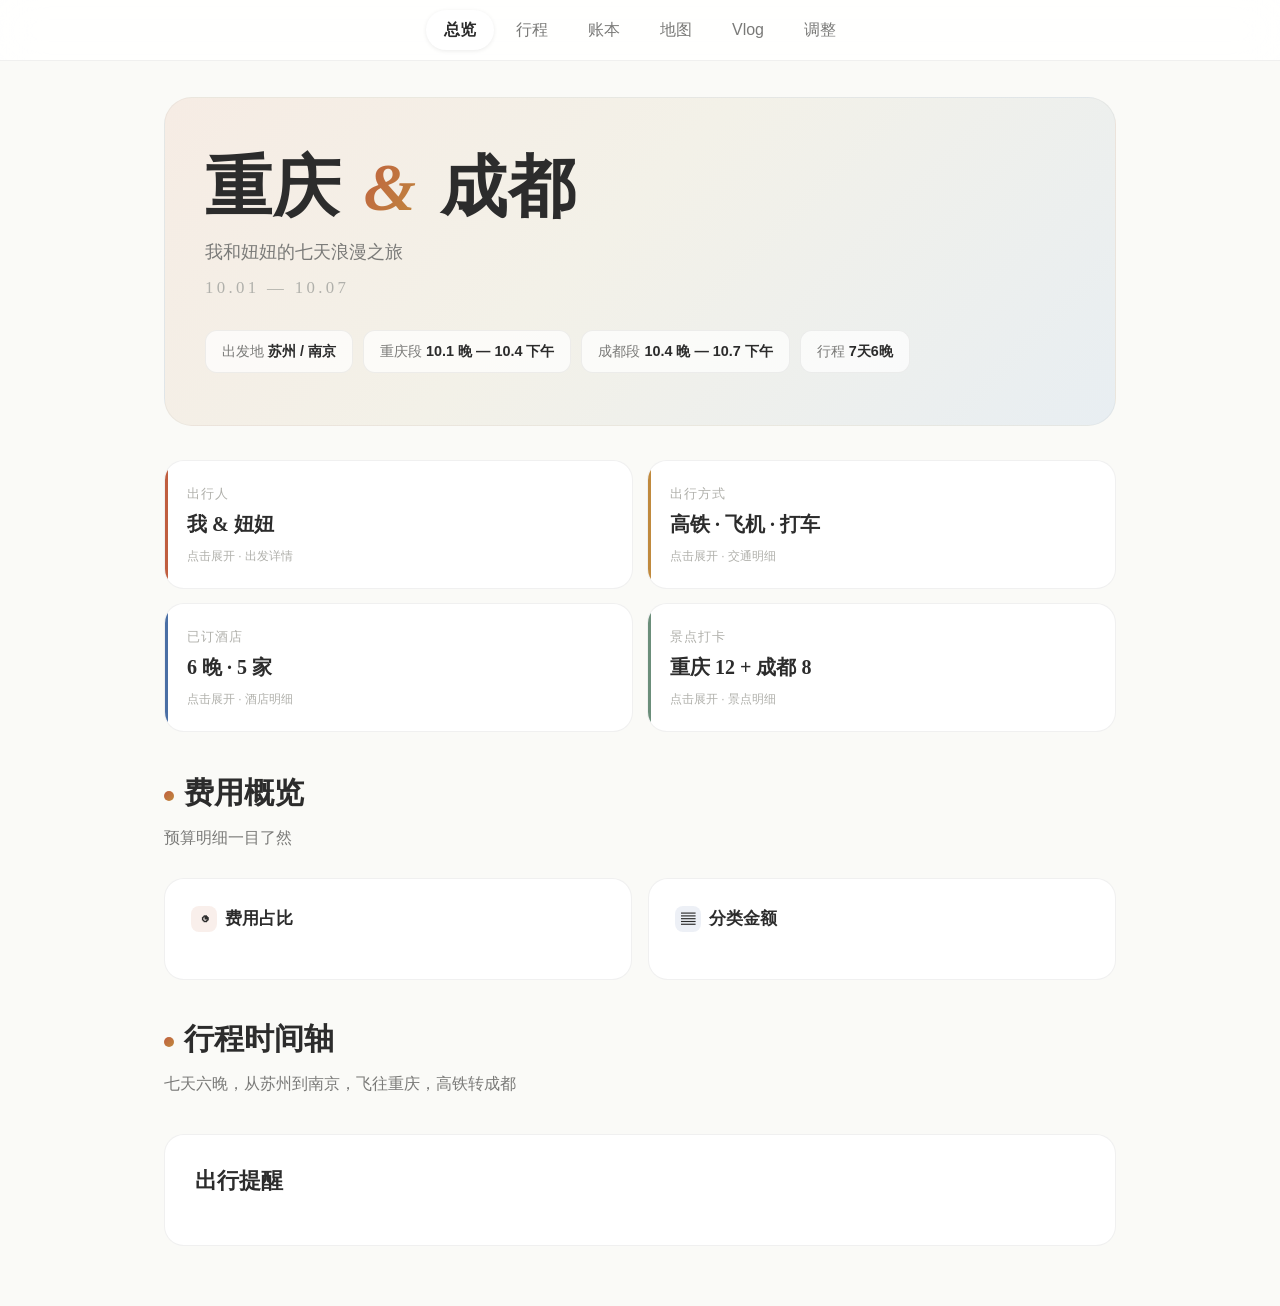
==== commit 2b85a9d2: "refactor: 重写 index.html 为纯 HTML 引用外部文件" ====
--- a/index.html
+++ b/index.html
@@ -6,194 +6,7 @@
   <meta name="apple-mobile-web-app-capable" content="yes">
   <meta name="theme-color" content="#fafaf7">
   <title>2026 国庆旅行 · 重庆成都</title>
-  <style>
-:root{--bg:#fafaf7;--card:#ffffff;--text:#2c2c2c;--text2:#7a7a78;--text3:#b0b0ab;--sep:rgba(0,0,0,0.06);--sep2:rgba(0,0,0,0.12);--red:#c05e3f;--orange:#c08a3e;--gold:#b8a24c;--green:#6b8e7a;--blue:#4a6fa5;--purple:#7e6b8f;--pink:#b87b8b;--font-display:"Songti SC","Noto Serif SC","STSong",Georgia,"Times New Roman",serif;--font-body:-apple-system,BlinkMacSystemFont,"PingFang SC","Helvetica Neue","Microsoft YaHei",sans-serif;--shadow:0 2px 20px rgba(0,0,0,0.04);--radius:20px}
-*{margin:0;padding:0;box-sizing:border-box;-webkit-tap-highlight-color:transparent}
-html{-webkit-text-size-adjust:100%;scroll-behavior:smooth}
-body{font-family:var(--font-body);background:var(--bg);color:var(--text);font-size:17px;line-height:1.68;-webkit-font-smoothing:antialiased;padding-bottom:env(safe-area-inset-bottom);overflow-x:hidden}
-.glass-nav{position:sticky;top:0;z-index:1000;background:rgba(255,255,255,0.86);backdrop-filter:blur(20px) saturate(180%);-webkit-backdrop-filter:blur(20px) saturate(180%);border-bottom:1px solid var(--sep)}
-.nav-inner{max-width:1000px;margin:0 auto;display:flex;align-items:center;justify-content:center;gap:4px;padding:10px 16px;overflow-x:auto;-webkit-overflow-scrolling:touch;scrollbar-width:none}
-.nav-inner::-webkit-scrollbar{display:none}
-.nav-btn{padding:9px 18px;border:none;background:transparent;font-size:1rem;font-weight:500;color:var(--text2);cursor:pointer;white-space:nowrap;border-radius:100px;transition:all .25s;user-select:none;min-height:40px}
-.nav-btn.active{color:var(--text);background:#fff;box-shadow:0 1px 4px rgba(0,0,0,0.08);font-weight:600}
-.section{display:none;max-width:1000px;margin:0 auto;padding:36px 24px 60px;animation:fiu .5s ease-out}
-.section.active{display:block}
-@keyframes fiu{from{opacity:0;transform:translateY(16px)}to{opacity:1;transform:translateY(0)}}
-.banner{position:relative;border-radius:28px;padding:52px 40px;margin-bottom:34px;background:linear-gradient(135deg,#f6ece4 0%,#f3f1e8 45%,#e8eef2 100%);overflow:hidden;border:1px solid rgba(0,0,0,0.04)}
-.banner h1{position:relative;z-index:1;font-family:var(--font-display);font-size:clamp(2.9rem,7vw,4.2rem);font-weight:700;letter-spacing:0.01em;line-height:1.12;margin-bottom:12px;color:var(--text)}
-.banner h1 .amp{background:linear-gradient(120deg,#c05e3f,#c08a3e);-webkit-background-clip:text;-webkit-text-fill-color:transparent;background-clip:text;font-style:italic;font-family:Georgia,serif;padding:0 6px}
-.banner-sub{position:relative;z-index:1;font-size:1.15rem;color:var(--text2);margin-bottom:6px}
-.banner-date{position:relative;z-index:1;font-family:var(--font-display);font-size:1.05rem;color:var(--text3);letter-spacing:0.2em}
-.banner-meta{position:relative;z-index:1;margin-top:28px;display:flex;gap:10px;flex-wrap:wrap}
-.banner-chip{background:rgba(255,255,255,0.7);border:1px solid var(--sep);padding:8px 16px;border-radius:12px;font-size:0.9rem;color:var(--text2)}
-.banner-chip b{color:var(--text);font-weight:600}
-.sec-title{font-family:var(--font-display);font-size:1.9rem;font-weight:700;margin-bottom:6px;color:var(--text)}
-.sec-sub{font-size:1rem;color:var(--text2);margin-bottom:26px}
-.sec-title .dot{display:inline-block;width:10px;height:10px;border-radius:50%;margin-right:10px;background:linear-gradient(135deg,#c05e3f,#c08a3e);vertical-align:middle}
-.info-grid{display:grid;grid-template-columns:repeat(2,1fr);gap:14px;margin-bottom:36px}
-details.info-cell{background:var(--card);border-radius:var(--radius);border:1px solid var(--sep);position:relative;overflow:hidden}
-details.info-cell::before{content:"";position:absolute;left:0;top:0;bottom:0;width:3px;background:#c05e3f}
-details.info-cell:nth-child(2)::before{background:#c08a3e}
-details.info-cell:nth-child(3)::before{background:#4a6fa5}
-details.info-cell:nth-child(4)::before{background:#6b8e7a}
-details.info-cell summary{list-style:none;cursor:pointer;padding:22px;display:flex;flex-direction:column;gap:4px;user-select:none}
-details.info-cell summary::-webkit-details-marker{display:none}
-details.info-cell summary .k{font-size:0.8rem;color:var(--text3);letter-spacing:0.08em;text-transform:uppercase}
-details.info-cell summary .v{font-family:var(--font-display);font-size:1.25rem;font-weight:600}
-details.info-cell summary .hint{font-size:0.75rem;color:var(--text3)}
-.info-detail{padding:0 22px 22px;border-top:1px dashed var(--sep2);padding-top:16px;margin-top:4px}
-.info-detail .item{display:flex;justify-content:space-between;gap:10px;padding:7px 0;font-size:0.9rem;border-bottom:1px solid var(--sep)}
-.info-detail .item:last-child{border-bottom:none}
-.info-detail .n{color:var(--text2)}
-.info-detail .p{color:var(--text);font-weight:500;text-align:right}
-.info-detail .p b{color:#c05e3f;font-weight:600}
-.tag-mini{font-size:0.72rem;padding:2px 8px;border-radius:6px;margin-right:6px}
-.charts-row{display:grid;grid-template-columns:1fr 1fr;gap:16px;margin-bottom:34px}
-.chart-panel{background:var(--card);border-radius:var(--radius);padding:26px;border:1px solid var(--sep)}
-.chart-panel h3{font-size:1.05rem;font-weight:600;margin-bottom:20px;display:flex;align-items:center;gap:8px}
-.chart-panel h3 .ic{width:26px;height:26px;border-radius:8px;display:inline-flex;align-items:center;justify-content:center;font-size:0.9rem}
-#pieBox{display:flex;align-items:center;gap:24px;flex-wrap:wrap;justify-content:center}
-#pieLegend{flex:1;min-width:150px;display:flex;flex-direction:column;gap:10px}
-.pie-leg{display:flex;align-items:center;gap:9px;font-size:0.9rem;color:var(--text2)}
-.pie-leg .sw{width:11px;height:11px;border-radius:3px;flex-shrink:0}
-.pie-leg b{color:var(--text);margin-left:auto;font-variant-numeric:tabular-nums;font-weight:600}
-.pie-leg .pct{font-size:0.78rem;color:var(--text3);min-width:34px;text-align:right}
-#barBox{display:flex;flex-direction:column;gap:14px}
-.bar-row{display:flex;align-items:center;gap:12px;font-size:0.9rem}
-.bar-row .lbl{min-width:44px;color:var(--text2)}
-.bar-row .trk{flex:1;height:14px;background:var(--bg);border-radius:7px;overflow:hidden}
-.bar-row .fill{height:100%;border-radius:7px;transition:width .6s cubic-bezier(0.4,0,0.2,1)}
-.bar-row .val{min-width:62px;text-align:right;font-weight:600;font-variant-numeric:tabular-nums;font-family:var(--font-display)}
-.timeline{position:relative;padding-left:36px;margin-bottom:36px}
-.timeline::before{content:"";position:absolute;left:10px;top:8px;bottom:8px;width:3px;background:linear-gradient(180deg,#c05e3f,#c08a3e,#b8a24c,#6b8e7a,#4a6fa5,#7e6b8f);border-radius:2px}
-.timeline-item{position:relative;padding-bottom:22px}
-.timeline-item:last-child{padding-bottom:0}
-.timeline-dot{position:absolute;left:-31px;top:6px;width:16px;height:16px;background:#fff;border:3px solid #c05e3f;border-radius:50%}
-.timeline-content{background:var(--card);border-radius:16px;padding:20px 22px;border:1px solid var(--sep)}
-.timeline-date{font-family:var(--font-display);font-size:0.9rem;font-weight:600;color:#c05e3f;letter-spacing:0.06em;margin-bottom:4px}
-.timeline-title{font-size:1.15rem;font-weight:600;margin-bottom:4px}
-.timeline-detail{font-size:0.95rem;color:var(--text2);line-height:1.6}
-.tips-section{background:var(--card);border-radius:var(--radius);padding:28px 30px;border:1px solid var(--sep)}
-.tips-section h3{font-family:var(--font-display);font-size:1.35rem;font-weight:700;margin-bottom:18px}
-.tip-item{padding:14px 0;border-bottom:1px solid var(--sep);font-size:0.98rem;line-height:1.6;display:flex;gap:12px;align-items:flex-start}
-.tip-item:last-child{border-bottom:none}
-.tip-icon{font-size:1.2rem;flex-shrink:0;margin-top:1px}
-.route-card{background:var(--card);border-radius:var(--radius);padding:26px 28px;margin-bottom:18px;border:1px solid var(--sep);border-left:3px solid #c05e3f}
-.route-card h3{font-family:var(--font-display);font-size:1.2rem;font-weight:700;margin-bottom:14px}
-.route-flow{display:flex;flex-wrap:wrap;align-items:center;gap:7px;margin-bottom:14px}
-.route-node{background:var(--bg);padding:8px 15px;border-radius:100px;font-size:0.92rem;font-weight:500;border:1px solid var(--sep)}
-.route-node.highlight{background:linear-gradient(135deg,#c05e3f,#c08a3e);color:#fff;border:none}
-.route-arrow{color:var(--text3);font-size:0.85rem}
-.route-tip{background:#f5f0e6;border-left:3px solid #c08a3e;padding:13px 16px;border-radius:0 12px 12px 0;font-size:0.92rem;color:var(--text2);line-height:1.65}
-.day-card{background:var(--card);border-radius:var(--radius);padding:26px 28px;margin-bottom:18px;border:1px solid var(--sep)}
-.day-header{display:flex;align-items:center;gap:16px;margin-bottom:18px;flex-wrap:wrap}
-.day-badge{width:54px;height:54px;border-radius:14px;display:flex;flex-direction:column;align-items:center;justify-content:center;color:#fff;flex-shrink:0;font-family:var(--font-display)}
-.day-badge .num{font-size:1.35rem;font-weight:700;line-height:1}
-.day-badge .label{font-size:0.58rem;font-weight:500;opacity:0.85;letter-spacing:0.06em}
-.day-info h3{font-size:1.12rem;font-weight:600;margin-bottom:2px}
-.day-info p{font-size:0.88rem;color:var(--text2)}
-.weather-chip{display:flex;align-items:center;gap:6px;background:#eef2f5;border:1px solid rgba(74,111,165,0.2);padding:6px 14px;border-radius:100px;font-size:0.9rem;color:#3d5f8f;font-weight:500}
-.day-actions{margin-left:auto}
-.day-actions button{background:var(--bg);border:1px solid var(--sep);padding:9px 18px;border-radius:100px;font-size:0.9rem;font-weight:500;color:#c05e3f;cursor:pointer;min-height:40px}
-.schedule-list{display:flex;flex-direction:column}
-.schedule-row{display:flex;align-items:center;gap:12px;padding:12px 0;border-bottom:1px solid var(--sep)}
-.schedule-row:last-child{border-bottom:none}
-.schedule-time{font-family:var(--font-display);font-size:0.88rem;font-weight:600;color:var(--text2);min-width:80px;flex-shrink:0}
-.schedule-tag{font-size:0.72rem;font-weight:600;padding:3px 11px;border-radius:100px;flex-shrink:0}
-.tag-transport{background:rgba(74,111,165,0.13);color:#3d6395}
-.tag-hotel{background:rgba(192,94,63,0.13);color:#a84f33}
-.tag-sight{background:rgba(107,142,122,0.13);color:#4e7a64}
-.tag-food{background:rgba(192,138,62,0.13);color:#a8742f}
-.tag-ticket{background:rgba(126,107,143,0.13);color:#6a5680}
-.schedule-desc{flex:1;font-size:0.95rem}
-.schedule-desc strong{color:#c05e3f;font-weight:600}
-.spot-row{display:flex;flex-wrap:wrap;align-items:center;gap:6px;flex:1}
-.spot-chip{background:#f0f4f1;padding:4px 12px;border-radius:100px;font-size:0.85rem;border:1px solid rgba(107,142,122,0.2)}
-.spot-chip .e{margin-right:4px}
-.day-notes-area{margin-top:14px;padding-top:14px;border-top:1px dashed var(--sep2)}
-.note-bubble{background:#f5f0e6;border-radius:12px;padding:12px 16px;margin-bottom:8px;font-size:0.9rem;display:flex;justify-content:space-between;align-items:flex-start;gap:10px}
-.note-bubble .note-delete{background:none;border:none;color:var(--text3);font-size:1.1rem;cursor:pointer;padding:0 4px}
-.city-block{border-radius:var(--radius);padding:28px 30px;margin-bottom:28px;border:1px solid var(--sep)}
-.city-block.cq{background:linear-gradient(135deg,#f6ece4,#f3f1e8)}
-.city-block.cd{background:linear-gradient(135deg,#e8eef2,#f0eef4)}
-.city-block.transition{background:linear-gradient(135deg,rgba(107,142,122,0.16),rgba(192,94,63,0.16))}
-.city-title{display:flex;align-items:center;gap:10px;font-family:var(--font-display);font-size:1.4rem;font-weight:700;margin-bottom:6px}
-.city-title .ct-em{font-size:1.5rem}
-.city-sub{font-size:0.9rem;color:var(--text2);margin-bottom:24px}
-.flow-day{margin-bottom:26px}
-.flow-day:last-child{margin-bottom:0}
-.flow-day-label{display:flex;align-items:center;gap:10px;margin-bottom:14px}
-.flow-day-label .badge{color:#fff;padding:4px 14px;border-radius:100px;font-size:0.85rem;font-weight:600}
-.flow-day-label .zone{font-size:0.9rem;color:var(--text2)}
-.flow-spots{display:flex;flex-wrap:wrap;align-items:center;gap:8px;row-gap:14px}
-.flow-spot{display:flex;flex-direction:column;align-items:center;gap:4px}
-.flow-spot .node{width:52px;height:52px;border-radius:16px;display:flex;flex-direction:column;align-items:center;justify-content:center;color:#fff;position:relative;box-shadow:var(--shadow)}
-.flow-spot .node .em{font-size:1.3rem;line-height:1}
-.flow-spot .node .idx{position:absolute;top:-6px;right:-6px;width:20px;height:20px;border-radius:50%;background:#fff;color:var(--text);font-size:0.7rem;font-weight:700;display:flex;align-items:center;justify-content:center;border:1.5px solid var(--sep2)}
-.flow-spot .nm{font-size:0.8rem;text-align:center;max-width:64px;line-height:1.3}
-.flow-arrow{color:var(--text3);font-size:1.1rem;flex-shrink:0;margin:0 2px}
-.vlog-card{background:var(--card);border-radius:var(--radius);padding:24px 26px;margin-bottom:18px;border:1px solid var(--sep)}
-.vlog-card h3{font-family:var(--font-display);font-size:1.12rem;font-weight:700;margin-bottom:12px}
-.shot-list{list-style:none}
-.shot-list li{padding:10px 0;font-size:0.95rem;border-bottom:1px solid var(--sep)}
-.shot-list li:last-child{border-bottom:none}
-.vlog-upload-card{background:linear-gradient(135deg,#eef2f5,#f4eef2);border-radius:var(--radius);padding:30px 32px;margin-top:28px;border:1px solid var(--sep)}
-.vlog-upload-card h3{font-family:var(--font-display);font-size:1.35rem;font-weight:700;margin-bottom:14px}
-.vlog-upload-card p,.vlog-upload-card li{font-size:0.95rem;color:var(--text2);line-height:1.65}
-.vlog-upload-card ul{margin:10px 0;padding-left:20px}
-.vlog-upload-card li{margin:5px 0}
-.vlog-tip{background:rgba(255,255,255,0.7);border:1px solid var(--sep);padding:12px 16px;border-radius:12px;margin-top:14px;font-size:0.9rem;color:var(--text2)}
-.ledger-summary{display:grid;grid-template-columns:1fr;gap:16px;margin-bottom:24px}
-.total-card{background:linear-gradient(135deg,#f6ece4,#f3f1e8);border-radius:var(--radius);padding:30px;text-align:center;border:1px solid rgba(192,94,63,0.15)}
-.total-card .label{font-size:0.9rem;color:var(--text2);margin-bottom:10px}
-.total-card .amount{font-family:var(--font-display);font-size:2.6rem;font-weight:700;color:var(--text)}
-.total-card .sub{font-size:0.85rem;color:var(--text2);margin-top:8px}
-.chart-card{background:var(--card);border-radius:var(--radius);padding:24px;border:1px solid var(--sep);display:flex;flex-direction:column;gap:13px}
-.chart-row{display:flex;align-items:center;gap:12px}
-.chart-label{font-size:0.92rem;font-weight:500;min-width:46px;color:var(--text2)}
-.chart-track{flex:1;height:11px;background:var(--bg);border-radius:6px;overflow:hidden}
-.chart-fill{height:100%;border-radius:6px;transition:width .6s cubic-bezier(0.4,0,0.2,1)}
-.chart-value{font-family:var(--font-display);font-size:0.92rem;font-weight:600;min-width:60px;text-align:right}
-.add-form{background:var(--card);border-radius:var(--radius);padding:26px 28px;margin-bottom:22px;border:1px solid var(--sep)}
-.add-form h3{font-family:var(--font-display);font-size:1.25rem;font-weight:700;margin-bottom:18px}
-.form-grid{display:grid;grid-template-columns:repeat(2,1fr);gap:12px;margin-bottom:16px}
-.form-field{display:flex;flex-direction:column;gap:5px}
-.form-field label{font-size:0.82rem;font-weight:500;color:var(--text3)}
-.form-field input,.form-field select{padding:12px 14px;border:1px solid var(--sep2);border-radius:12px;font-size:1rem;font-family:inherit;background:#fff;color:var(--text);-webkit-appearance:none}
-.btn-primary{background:linear-gradient(135deg,#c05e3f,#c08a3e);color:#fff;border:none;padding:14px 32px;border-radius:100px;font-size:1rem;font-weight:600;cursor:pointer;min-height:48px;-webkit-appearance:none}
-.filter-bar{display:flex;gap:8px;margin-bottom:18px;overflow-x:auto;scrollbar-width:none;padding:2px 0}
-.filter-pill{padding:9px 18px;border:1px solid var(--sep2);background:#fff;border-radius:100px;font-size:0.92rem;font-weight:500;cursor:pointer;white-space:nowrap;min-height:38px;color:var(--text2)}
-.filter-pill.active{background:linear-gradient(135deg,#c05e3f,#c08a3e);color:#fff;border-color:transparent}
-.ledger-table-wrap{background:var(--card);border-radius:var(--radius);padding:18px 20px;border:1px solid var(--sep);overflow-x:auto}
-.ledger-table{width:100%;border-collapse:collapse;font-size:0.95rem;min-width:420px}
-.ledger-table th{text-align:left;padding:12px 10px;border-bottom:1px solid var(--sep2);font-weight:600;font-size:0.8rem;color:var(--text3)}
-.ledger-table td{padding:14px 10px;border-bottom:1px solid var(--sep)}
-.del-btn{background:none;border:none;color:#c05e3f;font-size:1.05rem;cursor:pointer;padding:6px}
-.adjust-hero{background:linear-gradient(135deg,#f6ece4,#f4eef2);border-radius:16px;padding:18px 24px;margin-bottom:18px;border:1px solid var(--sep);display:flex;align-items:center;gap:14px}
-.adjust-hero .ic{width:40px;height:40px;border-radius:12px;background:linear-gradient(135deg,#c05e3f,#c08a3e);display:flex;align-items:center;justify-content:center;font-size:1.2rem;flex-shrink:0}
-.adjust-hero h3{font-family:var(--font-display);font-size:1.15rem;font-weight:700}
-.adjust-hero p{font-size:0.85rem;color:var(--text2)}
-.adjust-input-group{display:flex;flex-direction:column;gap:12px;margin-bottom:18px}
-.adjust-input-group textarea{width:100%;padding:18px 20px;border:1px solid var(--sep2);border-radius:16px;font-size:1.05rem;font-family:inherit;background:#fff;color:var(--text);-webkit-appearance:none;min-height:160px;resize:vertical;line-height:1.6}
-.adjust-input-group button{background:linear-gradient(135deg,#c05e3f,#c08a3e);color:#fff;border:none;padding:16px 32px;border-radius:14px;font-size:1.05rem;font-weight:600;cursor:pointer;min-height:52px;-webkit-appearance:none;align-self:flex-end}
-.quick-chips{display:flex;flex-wrap:wrap;gap:9px;margin-bottom:20px}
-.quick-chips button{background:#fff;border:1px solid var(--sep2);padding:10px 18px;border-radius:100px;font-size:0.92rem;font-weight:500;cursor:pointer;min-height:40px;color:var(--text2)}
-.result-box{background:var(--card);border-radius:16px;padding:24px;display:none;border-left:4px solid #6b8e7a;border:1px solid var(--sep)}
-.result-box.show{display:block}
-.result-box.error{border-left:4px solid #c05e3f}
-.result-box h4{font-size:1.05rem;font-weight:600;margin-bottom:6px}
-.result-box p{font-size:0.95rem;color:var(--text2)}
-.modal-bg{display:none;position:fixed;inset:0;background:rgba(0,0,0,0.4);backdrop-filter:blur(8px);z-index:2000;align-items:center;justify-content:center;padding:20px}
-.modal-bg.show{display:flex}
-.modal-box{background:#fff;border-radius:22px;padding:26px;width:100%;max-width:440px;max-height:80vh;overflow-y:auto;box-shadow:0 25px 50px -12px rgba(0,0,0,0.2)}
-.modal-box h3{font-family:var(--font-display);font-size:1.2rem;font-weight:700;margin-bottom:14px}
-.modal-box textarea{width:100%;padding:14px;border:1px solid var(--sep2);border-radius:14px;font-size:1rem;font-family:inherit;resize:vertical;min-height:110px;background:var(--bg);color:var(--text);-webkit-appearance:none}
-.modal-btns{display:flex;gap:10px;margin-top:18px}
-.modal-btns button{flex:1;padding:13px;border-radius:12px;font-size:1rem;font-weight:600;cursor:pointer;border:none;min-height:46px}
-.btn-secondary{background:var(--bg);color:var(--text)}
-@media(min-width:600px){.ledger-summary{grid-template-columns:1fr 1.6fr}.form-grid{grid-template-columns:repeat(4,1fr)}.charts-row{grid-template-columns:1fr 1fr}}
-@media(max-width:640px){.section{padding:24px 16px 44px}.banner{padding:38px 24px}.banner h1{font-size:2.5rem}.sec-title{font-size:1.6rem}.info-grid{grid-template-columns:1fr;gap:10px}.timeline{padding-left:30px}.route-card,.day-card{padding:20px 18px}.tips-section{padding:22px 18px}.form-grid{grid-template-columns:1fr}.adjust-input-group button{width:100%;align-self:stretch}.ledger-summary{grid-template-columns:1fr}.total-card .amount{font-size:2.1rem}.day-header{gap:12px}.day-badge{width:48px;height:48px}.nav-btn{font-size:0.9rem;padding:8px 13px}.flow-spot .node{width:46px;height:46px}.charts-row{grid-template-columns:1fr}}
-  </style>
+  <link rel="stylesheet" href="style.css">
 </head>
 <body>
   <div class="modal-bg" id="modalBg"><div class="modal-box"><h3 id="modalTitle">添加备注</h3><textarea id="modalInput" placeholder="输入内容..."></textarea><div class="modal-btns"><button class="btn-secondary" id="modalCancel">取消</button><button class="btn-primary" id="modalSave">保存</button></div></div></div>
@@ -218,14 +31,7 @@
     <h2 class="sec-title"><span class="dot"></span>行程时间轴</h2><p class="sec-sub">七天六晚，从苏州到南京，飞往重庆，高铁转成都</p>
     <div class="timeline" id="timelineBox"></div>
     <div class="tips-section"><h3>出行提醒</h3>
-      <div class="tip-item"><span class="tip-icon">🗓️</span><span><strong>10月1日</strong>行程紧凑，新街口到禄口机场地铁约80分钟，注意航班时间</span></div>
-      <div class="tip-item"><span class="tip-icon">⚡</span><span><strong>10月5日</strong>三星堆+都江堰行程最满，建议7:30起床，带好充电宝和干粮</span></div>
-      <div class="tip-item"><span class="tip-icon">✈️</span><span><strong>10月7日</strong>18:30航班，建议15:00从W酒店出发去双流机场</span></div>
-      <div class="tip-item"><span class="tip-icon">👟</span><span>重庆地形多坡道楼梯，务必穿<strong>舒适运动鞋</strong></span></div>
-      <div class="tip-item"><span class="tip-icon">🌃</span><span>洪崖洞夜景人多，建议提前占位，上千厮门大桥拍全景</span></div>
-      <div class="tip-item"><span class="tip-icon">🎫</span><span>成都博物馆已预约<strong>10月6日13:00~18:00</strong>，记得准时</span></div>
-      <div class="tip-item"><span class="tip-icon">🌡️</span><span>重庆湿热注意防暑；成都早晚温差大，带件薄外套</span></div>
-      <div class="tip-item"><span class="tip-icon">🍲</span><span>火锅量力而行，备好肠胃药。国庆人多，建议早起错峰</span></div>
+    <div id="tipsBox"></div>
     </div>
   </section>
   <section id="daily" class="section">
@@ -252,51 +58,7 @@
   </section>
   <section id="vlog" class="section">
     <h2 class="sec-title"><span class="dot"></span>Vlog 素材</h2><p class="sec-sub">每日拍摄重点，回来帮你剪视频</p>
-    <div class="vlog-card"><h3>10月1日 · 出发日</h3><ul class="shot-list">
-      <li>✈️ 机场候机厅自拍/妞妞美照</li>
-      <li>🌃 飞机起飞时的城市夜景</li>
-      <li>🏨 全季酒店房间开箱</li>
-      <li>📹 开场白：国庆旅行开始啦</li>
-    </ul></div>
-    <div class="vlog-card"><h3>10月2日 · 重庆 Day 1</h3><ul class="shot-list">
-      <li>🏘️ 弹子石老街复古建筑和街道</li>
-      <li>🌉 下浩里/龙门浩的江景和对岸高楼</li>
-      <li>🌆 解放碑商圈繁华街景</li>
-      <li>⭐ 洪崖洞夜景（必拍！千厮门大桥全景）</li>
-      <li>🍲 重庆火锅麻辣红油特写</li>
-    </ul></div>
-    <div class="vlog-card"><h3>10月3日 · 重庆 Day 2</h3><ul class="shot-list">
-      <li>🎨 鹅岭二厂涂鸦墙和文创小店</li>
-      <li>🚇 李子坝轻轨穿楼经典机位</li>
-      <li>🏛️ 三峡博物馆珍贵文物</li>
-      <li>🏮 湖广会馆黄色古建筑群</li>
-      <li>🌃 朝天门两江交汇夜景</li>
-    </ul></div>
-    <div class="vlog-card"><h3>10月4日 · 转场日</h3><ul class="shot-list">
-      <li>🌿 光环购物公园室内植物园</li>
-      <li>🚄 高铁窗外风景（过渡镜头）</li>
-      <li>🏨 成都希尔顿嘉悦里酒店开箱</li>
-      <li>🌃 天府广场夜景</li>
-    </ul></div>
-    <div class="vlog-card"><h3>10月5日 · 三星堆+都江堰</h3><ul class="shot-list">
-      <li>🗿 三星堆青铜面具/神树震撼特写</li>
-      <li>📜 博物馆内考古现场还原</li>
-      <li>💧 都江堰水利工程全景</li>
-      <li>🌊 岷江水流湍急慢动作</li>
-    </ul></div>
-    <div class="vlog-card"><h3>10月6日 · 成都文化游</h3><ul class="shot-list">
-      <li>🎋 杜甫草堂竹林和红墙</li>
-      <li>📚 成都博物馆展品</li>
-      <li>🏭 东郊记忆工业风建筑和涂鸦</li>
-      <li>🍜 成都小吃特写（担担面、龙抄手）</li>
-    </ul></div>
-    <div class="vlog-card"><h3>10月7日 · 返程日</h3><ul class="shot-list">
-      <li>🏮 武侯祠红墙竹影</li>
-      <li>🎎 锦里古街热闹氛围</li>
-      <li>✈️ 机场告别镜头</li>
-      <li>🌙 飞机上的云海/夕阳</li>
-      <li>📹 结尾：旅行结束啦，下次见</li>
-    </ul></div>
+    <div id="vlogBox"></div>
     <div class="vlog-upload-card"><h3>📤 素材收集</h3><p>旅行结束后，把照片和视频打包发给我，我来帮你：</p><ul><li>挑选最佳镜头和精彩片段</li><li>配上合适的BGM（重庆川渝风 / 成都休闲风）</li><li>添加有趣的字幕和转场效果</li><li>生成完整的旅行vlog视频</li></ul><p class="vlog-tip">💡 拍摄建议：每天拍3~5段短视频（每段10~30秒），比拍长视频更容易剪辑</p></div>
   </section>
   <section id="adjust" class="section">
@@ -318,282 +80,7 @@
       <div class="tip-item"><span class="tip-icon">📝</span><span><strong>自由备注：</strong>10月6日中午吃火锅、记得带充电宝</span></div>
     </div>
   </section>
-  <script>
-    const tabBtns = document.querySelectorAll(".nav-btn");
-    const tabContents = document.querySelectorAll(".section");
-    tabBtns.forEach(btn => { btn.addEventListener("click", () => {
-      const tab = btn.dataset.tab;
-      tabBtns.forEach(b => b.classList.remove("active"));
-      tabContents.forEach(c => c.classList.remove("active"));
-      btn.classList.add("active");
-      document.getElementById(tab).classList.add("active");
-      window.scrollTo({ top: document.getElementById("nav").offsetTop - 60, behavior: "smooth" });
-    }); });
-    const DEFAULT_TRIP = [
-      { day:"10/1", num:1, date:"10月1日", title:"出发日", subtitle:"苏州 → 南京 → 重庆", detail:"苏州 → 南京 → 重庆。高铁 G7010，禄口机场飞重庆，入住全季酒店", weather:"🌤 重庆 多云 26°/19°", city:null, spots:[], fixed:[["10:20","transport","打车","苏州家 → 苏州站 <strong>¥25</strong>"],["11:27","transport","高铁","G7010 苏州→南京 一等座 <strong>¥191</strong>"],["12:50","transport","地铁","南京站 → 新街口 <strong>¥3</strong>"],["13:00","hotel","钟点房","南京新街口德基星空城际酒店 <strong>¥205</strong>"],["17:00","transport","地铁","新街口 → 禄口机场T2 <strong>¥16</strong>"],["19:40","transport","飞机","南京禄口T2 → 重庆江北T3 公务舱 <strong>¥2738</strong>"],["22:10","transport","地铁","江北机场T3 → 全季酒店 <strong>¥6</strong>"],["22:30","hotel","入住","全季重庆江北机场中央公园店 <strong>¥401</strong>"]] },
-      { day:"10/2", num:2, date:"10月2日", title:"重庆 Day 1", subtitle:"南岸区 → 渝中区", detail:"弹子石 → 下浩里 → 龙门浩 → 解放碑 → 十八梯 → 山城步道 → 洪崖洞", weather:"⛅ 重庆 多云 27°/20°", city:"重庆", zone:"南岸区 → 渝中区", color:"#c05e3f", label:"Day 1 · 10月2日", spots:[["康莱德酒店","🏨"],["弹子石","🏘️"],["下浩里","🏘️"],["龙门浩","🌉"],["解放碑","🗼"],["十八梯","🪜"],["山城步道","🚶"],["洪崖洞","🏮"]], fixed:[["上午","transport","打车","全季酒店 → 重庆康莱德酒店 <strong>¥40</strong>"],["入住","hotel","酒店","重庆康莱德酒店·云端江景精致套房 <strong>¥2722</strong>"],["傍晚","food","晚餐","解放碑/洪崖洞附近吃重庆火锅"]] },
-      { day:"10/3", num:3, date:"10月3日", title:"重庆 Day 2", subtitle:"渝中区深度游", detail:"鹅岭二厂 → 李子坝 → 三峡博物馆 → 湖广会馆 → 朝天门", weather:"🌦 重庆 阴转小雨 25°/19°", city:"重庆", zone:"渝中区", color:"#4a6fa5", label:"Day 2 · 10月3日", spots:[["来福士洲际","🏨"],["鹅岭二厂","🏭"],["李子坝","🚈"],["三峡博物馆","🏛️"],["湖广会馆","⛩️"],["朝天门","⛴️"]], fixed:[["上午","transport","打车","康莱德酒店 → 来福士洲际酒店 <strong>¥20</strong>"],["入住","hotel","酒店","重庆来福士洲际酒店·豪华城市景观大床房 <strong>¥2270</strong>"]] },
-      { day:"10/4", num:4, date:"10月4日", title:"转场日", subtitle:"重庆 → 成都", detail:"光环购物公园 → 高铁 G7628 → 成都东站 → 希尔顿嘉悦里 → 天府广场", weather:"⛅ 成都 多云 24°/17°", city:"转场", zone:"重庆 → 成都 · 转场", color:"#6b8e7a", label:"Day 3 · 10月4日", spots:[["来福士洲际","🏨","#6b8e7a"],["光环购物公园","🌿","#6b8e7a"],["高铁 G7628","🚄","linear-gradient(135deg,#6b8e7a,#c05e3f)"],["希尔顿嘉悦里","🏨","#c05e3f"],["天府广场","🌆","#c05e3f"]], fixed:[["中午","hotel","退房","来福士洲际酒店退房"],["下午","transport","打车","来福士洲际 → 重庆北站 <strong>¥20</strong>"],["16:38","transport","高铁","G7628 重庆北→成都东 二等座 <strong>¥350</strong>"],["18:30","transport","地铁","成都东→希尔顿嘉悦里 <strong>¥8</strong>"],["入住","hotel","酒店","成都领地希尔顿嘉悦里酒店 <strong>¥1942</strong>"],["晚上","food","晚餐","天府广场附近吃饭散步"]] },
-      { day:"10/5", num:5, date:"10月5日", title:"成都 Day 1", subtitle:"广汉 + 都江堰", detail:"三星堆 → 都江堰 → 高铁 S5058 回成都。行程最满，带好充电宝", weather:"☀️ 成都 晴 25°/16°", city:"成都", zone:"广汉 → 都江堰", color:"#4a6fa5", label:"Day 4 · 10月5日", spots:[["希尔顿嘉悦里","🏨"],["三星堆","🗿"],["都江堰","🌊"]], fixed:[["09:10","transport","地铁","希尔顿嘉悦里 → 成都东站 <strong>¥8</strong>"],["10:27","transport","高铁","C5688 成都东→广汉北 二等座 <strong>¥40</strong>"],["上午","ticket","门票","三星堆博物馆 <strong>¥144</strong>"],["下午","transport","打车","三星堆 → 都江堰 <strong>¥200</strong>"],["下午","ticket","门票","都江堰景区 <strong>¥160</strong>"],["20:27","transport","高铁","S5058 都江堰→犀浦 <strong>¥20</strong>"],["晚上","transport","打车","都江堰景区→都江堰站+犀浦→酒店 合计<strong>¥45</strong>"]] },
-      { day:"10/6", num:6, date:"10月6日", title:"成都 Day 2", subtitle:"文化游", detail:"杜甫草堂 → 成都博物馆 → 东郊记忆", weather:"⛅ 成都 多云 24°/16°", city:"成都", zone:"成都市区", color:"#6b8e7a", label:"Day 5 · 10月6日", spots:[["成都W酒店","🏨"],["杜甫草堂","🎋"],["成都博物馆","🏛️"],["东郊记忆","🎸"]], fixed:[["上午","transport","打车","希尔顿嘉悦里→杜甫草堂往返 <strong>¥30</strong>"],["上午","ticket","门票","杜甫草堂 <strong>¥100</strong>"],["中午","food","午餐","杜甫草堂附近或去W酒店路上吃"],["下午","hotel","换酒店","入住成都W酒店·奇遇1卧室特大床套房 <strong>¥1434</strong>"],["13:00","ticket","门票","成都博物馆（已预约 13:00-18:00）"],["晚上","transport","打车","W酒店→东郊记忆往返 <strong>¥50</strong>"]] },
-      { day:"10/7", num:7, date:"10月7日", title:"成都 Day 3", subtitle:"返程日", detail:"武侯祠 → 锦里 → 15:00 去双流机场 → 18:30 飞南京", weather:"☀️ 成都 晴 25°/17°", city:"成都", zone:"成都市区", color:"#7e6b8f", label:"Day 6 · 10月7日", spots:[["成都W酒店","🏨"],["武侯祠","⛩️"],["锦里","🏮"]], fixed:[["14:30","hotel","退房","W酒店退房，拿行李"],["15:00","transport","打车","W酒店 → 双流机场T1（约40分钟）"],["18:30","transport","飞机","川航3U8995 成都双流T1→南京禄口T1 <strong>¥2364</strong>"],["22:00","transport","大巴","南京禄口机场→南京站(机场巴士1号线) <strong>¥25</strong>"]] },
-      { day:"10/8", num:8, date:"10月8日", title:"到家", subtitle:"南京 → 苏州", detail:"Z175 火车回苏州，旅行圆满结束", weather:"🌙 苏州 夜间 20°", city:null, spots:[], fixed:[["00:08","transport","火车","Z175 南京站→苏州站 硬卧中铺 <strong>¥83.5</strong>"],["02:50","transport","打车","苏州站 → 苏州家 <strong>¥35</strong>"],["03:20","sight","🏠","到家！旅行圆满结束 🎉"]] }
-    ];
-    const TRIP_KEY = "travel_trip_2026";
-    let trip = [];
-    function loadTrip() {
-      const saved = localStorage.getItem(TRIP_KEY);
-      if (saved) { try { trip = JSON.parse(saved); } catch(e) { trip = JSON.parse(JSON.stringify(DEFAULT_TRIP)); } }
-      else { trip = JSON.parse(JSON.stringify(DEFAULT_TRIP)); saveTrip(); }
-    }
-    function saveTrip() { localStorage.setItem(TRIP_KEY, JSON.stringify(trip)); }
-    function resetTrip() { trip = JSON.parse(JSON.stringify(DEFAULT_TRIP)); saveTrip(); renderAll(); document.getElementById("adjustResult").innerHTML = "<h4>✅ 已恢复</h4><p>行程已恢复为默认方案</p>"; document.getElementById("adjustResult").classList.add("show"); }
-    function renderTimeline() {
-      const box = document.getElementById("timelineBox");
-      const colors = ["#c05e3f","#c08a3e","#b8a24c","#6b8e7a","#4a6fa5","#7e6b8f","#c05e3f","#9a9a95"];
-      box.innerHTML = trip.map((d, i) => {
-        const detail = d.spots.length ? d.spots.map(s => s[0]).join(" → ") : d.detail;
-        return `<div class="timeline-item"><div class="timeline-dot" style="border-color:${colors[i%8]}"></div><div class="timeline-content"><div class="timeline-date" style="color:${colors[i%8]}">${d.date}</div><div class="timeline-title">${d.title}</div><div class="timeline-detail">${detail}</div></div></div>`;
-      }).join("");
-    }
-    function renderRoutes() {
-      const box = document.getElementById("routesBox");
-      const routeGroups = [
-        ["重庆 · 南岸区到渝中区", ["10/2"], "上午南岸区步行游览（弹子石、下浩里、龙门浩相邻）；下午过江逛解放碑、十八梯、山城步道；晚上看洪崖洞夜景，上千厮门大桥拍全景"],
-        ["重庆 · 渝中区深度游", ["10/3"], "上午鹅岭二厂拍照，李子坝看轻轨穿楼；下午三峡博物馆（需预约）；傍晚湖广会馆；晚上朝天门夜景"],
-        ["重庆到成都 · 转场", ["10/4"], "上午光环购物公园，下午高铁 G7628 到成都，入住希尔顿嘉悦里，晚上天府广场散步"],
-        ["成都 · 广汉与都江堰一日游", ["10/5"], "三星堆约3小时，下午打车去都江堰约1小时，晚上坐高铁 S5058 回犀浦，再打车回酒店"],
-        ["成都 · 文化游与返程", ["10/6","10/7"], "10月6日上午杜甫草堂、下午成都博物馆、晚上东郊记忆；10月7日上午武侯祠+锦里，15:00出发去机场"]
-      ];
-      const highlight = ["三星堆","都江堰","洪崖洞","李子坝","成都博物馆"];
-      box.innerHTML = routeGroups.map(rg => {
-        const days = rg[1];
-        const spots = [];
-        days.forEach(dk => {
-          const d = trip.find(t => t.day === dk);
-          if (d) d.spots.forEach(s => { if (!spots.includes(s[0])) spots.push(s[0]); });
-        });
-        const flow = spots.map(n => `<span class="route-node${highlight.includes(n) ? " highlight" : ""}">${n}</span>`).join(`<span class="route-arrow">→</span>`);
-        return `<div class="route-card"><h3>${rg[0]}</h3><div class="route-flow">${flow}</div><div class="route-tip">💡 ${rg[2]}</div></div>`;
-      }).join("");
-    }
-    function renderDays() {
-      const box = document.getElementById("daysBox");
-      const badgeColors = ["linear-gradient(135deg,#c05e3f,#c08a3e)","linear-gradient(135deg,#c08a3e,#b8a24c)","linear-gradient(135deg,#b8a24c,#6b8e7a)","linear-gradient(135deg,#6b8e7a,#4a6fa5)","linear-gradient(135deg,#4a6fa5,#7e6b8f)","linear-gradient(135deg,#7e6b8f,#b87b8b)","linear-gradient(135deg,#c05e3f,#b87b8b)","linear-gradient(135deg,#9a9a95,#b0b0ab)"];
-      box.innerHTML = trip.map((d, i) => {
-        let rows = "";
-        d.fixed.forEach(r => {
-          rows += `<div class="schedule-row"><span class="schedule-time">${r[0]}</span><span class="schedule-tag tag-${r[1]}">${r[2]}</span><span class="schedule-desc">${r[3]}</span></div>`;
-        });
-        if (d.spots.length) {
-          const chips = d.spots.map(s => `<span class="spot-chip"><span class="e">${s[1]}</span>${s[0]}</span>`).join("");
-          rows += `<div class="schedule-row"><span class="schedule-time">游览</span><span class="schedule-tag tag-sight">景点</span><div class="spot-row">${chips}</div></div>`;
-        }
-        return `<div class="day-card"><div class="day-header"><div class="day-badge" style="background:${badgeColors[i%8]}"><span class="num">${d.num}</span><span class="label">DAY</span></div><div class="day-info"><h3>${d.date} · ${d.title}</h3><p>${d.subtitle}</p></div><div class="weather-chip">${d.weather}</div><div class="day-actions"><button onclick="addNote('${d.day}')">+ 备注</button></div></div><div class="schedule-list">${rows}</div><div class="day-notes-area" id="notes-${d.day}"></div></div>`;
-      }).join("");
-    }
-    function renderMap() {
-      const box = document.getElementById("mapBox");
-      const cqDays = trip.filter(d => d.city === "重庆");
-      const transDays = trip.filter(d => d.city === "转场");
-      const cdDays = trip.filter(d => d.city === "成都");
-      function dayHtml(d) {
-        const spots = d.spots.map((s, i) => {
-          const color = s[2] || d.color;
-          return `<div class="flow-spot"><div class="node" style="background:${color}"><span class="em">${s[1]}</span><span class="idx">${i+1}</span></div><span class="nm">${s[0]}</span></div>`;
-        }).join(`<span class="flow-arrow">→</span>`);
-        return `<div class="flow-day"><div class="flow-day-label"><span class="badge" style="background:${d.color}">${d.label}</span><span class="zone">${d.zone}</span></div><div class="flow-spots">${spots}</div></div>`;
-      }
-      let html = "";
-      if (cqDays.length) html += `<div class="city-block cq"><div class="city-title"><span class="ct-em">🏔️</span> 重庆 <span style="font-size:0.85rem;color:var(--text2);font-weight:400;margin-left:6px">两江交汇 · 山城</span></div><div class="city-sub">Day 1-2 · 10月2日至3日</div>${cqDays.map(dayHtml).join("")}</div>`;
-      if (transDays.length) html += `<div class="city-block transition"><div class="city-title"><span class="ct-em">🚄</span> 转场日 <span style="font-size:0.85rem;color:var(--text2);font-weight:400;margin-left:6px">10月4日 · 重庆 → 成都</span></div><div class="city-sub">上午游重庆 · 傍晚抵成都</div>${transDays.map(dayHtml).join("")}</div>`;
-      if (cdDays.length) html += `<div class="city-block cd"><div class="city-title"><span class="ct-em">🐼</span> 成都 <span style="font-size:0.85rem;color:var(--text2);font-weight:400;margin-left:6px">天府之国 · 休闲之都</span></div><div class="city-sub">Day 4-6 · 10月5日至7日</div>${cdDays.map(dayHtml).join("")}</div>`;
-      box.innerHTML = html;
-    }
-    function renderAll() { renderTimeline(); renderRoutes(); renderDays(); renderMap(); renderAllNotes(); }
-    const NOTES_KEY = "travel_notes_2026";
-    let dayNotes = {};
-    function loadNotes() {
-      const saved = localStorage.getItem(NOTES_KEY);
-      if (saved) dayNotes = JSON.parse(saved);
-      renderAllNotes();
-    }
-    function saveNotes() { localStorage.setItem(NOTES_KEY, JSON.stringify(dayNotes)); }
-    function renderAllNotes() { Object.keys(dayNotes).forEach(day => renderDayNotes(day)); }
-    function renderDayNotes(day) {
-      const container = document.getElementById("notes-" + day);
-      if (!container) return;
-      const notes = dayNotes[day] || [];
-      if (notes.length === 0) { container.innerHTML = ""; return; }
-      container.innerHTML = notes.map((n, i) => '<div class="note-bubble">' + escHtml(n) + '<button class="note-delete" onclick="deleteNote(\'' + day + '\',' + i + ')">×</button></div>').join("");
-    }
-    function addNote(day) {
-      openModal("添加备注 - " + day, (text) => {
-        if (!text.trim()) return;
-        if (!dayNotes[day]) dayNotes[day] = [];
-        dayNotes[day].push(text.trim());
-        saveNotes(); renderDayNotes(day);
-      });
-    }
-    function deleteNote(day, index) {
-      dayNotes[day].splice(index, 1);
-      if (dayNotes[day].length === 0) delete dayNotes[day];
-      saveNotes(); renderDayNotes(day);
-    }
-    function escHtml(text) { const div = document.createElement("div"); div.textContent = text; return div.innerHTML; }
-    function openModal(title, callback) {
-      const overlay = document.getElementById("modalBg");
-      document.getElementById("modalTitle").textContent = title;
-      const textarea = document.getElementById("modalInput");
-      textarea.value = ""; overlay.classList.add("show"); setTimeout(() => textarea.focus(), 100);
-      document.getElementById("modalSave").onclick = () => { callback(textarea.value); closeModal(); };
-      document.getElementById("modalCancel").onclick = closeModal;
-      overlay.onclick = (e) => { if (e.target === overlay) closeModal(); };
-    }
-    function closeModal() { document.getElementById("modalBg").classList.remove("show"); }
-    const adjDates = ["10月1日","10月2日","10月3日","10月4日","10月5日","10月6日","10月7日","10月8日","10/1","10/2","10/3","10/4","10/5","10/6","10/7","10/8","一号","二号","三号","四号","五号","六号","七号","八号","第一天","第二天","第三天","第四天","第五天","第六天","第七天","第八天"];
-    const adjRemove = ["不去","删掉","删除","取消","去掉","移除","删去"];
-    const adjAdd = ["添加","增加","加上","想去","要去","参观","游览","打卡"];
-    const adjReplace = ["改成","换成","改为","换","替代"];
-    const adjSights = {"三星堆":["三星堆","广汉"],"都江堰":["都江堰","离堆公园"],"杜甫草堂":["杜甫草堂","草堂"],"武侯祠":["武侯祠","诸葛亮"],"锦里":["锦里"],"宽窄巷子":["宽窄巷子","宽巷子","窄巷子"],"人民公园":["人民公园","鹤鸣茶社","喝茶"],"熊猫基地":["熊猫基地","大熊猫","看熊猫","熊猫"],"东郊记忆":["东郊记忆","东郊"],"洪崖洞":["洪崖洞","吊脚楼"],"解放碑":["解放碑","碑"],"十八梯":["十八梯"],"山城步道":["山城步道","步道"],"弹子石":["弹子石","弹子石老街"],"下浩里":["下浩里"],"龙门浩":["龙门浩"],"湖广会馆":["湖广会馆"],"鹅岭二厂":["鹅岭二厂","二厂","鹅岭"],"李子坝":["李子坝","轻轨穿楼"],"三峡博物馆":["三峡博物馆","博物馆"],"光环购物公园":["光环购物公园","光环"],"成都博物馆":["成都博物馆"],"天府广场":["天府广场"],"春熙路":["春熙路","太古里"],"九眼桥":["九眼桥","安顺廊桥"],"文殊院":["文殊院"],"建设路":["建设路","小吃街"],"玉林路":["玉林路","小酒馆"]};
-    const adjEmoji = {"三星堆":"🗿","都江堰":"🌊","杜甫草堂":"🎋","武侯祠":"⛩️","锦里":"🏮","宽窄巷子":"🏮","人民公园":"🍵","熊猫基地":"🐼","东郊记忆":"🎸","洪崖洞":"🏮","解放碑":"🗼","十八梯":"🪜","山城步道":"🚶","弹子石":"🏘️","下浩里":"🏘️","龙门浩":"🌉","湖广会馆":"⛩️","鹅岭二厂":"🏭","李子坝":"🚈","三峡博物馆":"🏛️","光环购物公园":"🌿","成都博物馆":"🏛️","天府广场":"🌆","春熙路":"🏙️","九眼桥":"🌉","文殊院":"⛩️","建设路":"🍜","玉林路":"🍻"};
-    function parseAdj(text) {
-      text = text.trim(); if (!text) return null;
-      let result = { type:"unknown", day:null, sight:null, newSight:null, msg:"" };
-      for (let i = 0; i < adjDates.length; i++) {
-        if (text.includes(adjDates[i])) {
-          const d = adjDates[i];
-          if (d.startsWith("10月")) result.day = d.replace("10月","10/");
-          else if (d.startsWith("10/")) result.day = d;
-          else if (d === "一号") result.day = "10/1"; else if (d === "二号") result.day = "10/2";
-          else if (d === "三号") result.day = "10/3"; else if (d === "四号") result.day = "10/4";
-          else if (d === "五号") result.day = "10/5"; else if (d === "六号") result.day = "10/6";
-          else if (d === "七号") result.day = "10/7"; else if (d === "八号") result.day = "10/8";
-          else if (d === "第一天") result.day = "10/1"; else if (d === "第二天") result.day = "10/2";
-          else if (d === "第三天") result.day = "10/3"; else if (d === "第四天") result.day = "10/4";
-          else if (d === "第五天") result.day = "10/5"; else if (d === "第六天") result.day = "10/6";
-          else if (d === "第七天") result.day = "10/7"; else if (d === "第八天") result.day = "10/8";
-          break;
-        }
-      }
-      let foundSight = null;
-      for (const [sight, keywords] of Object.entries(adjSights)) {
-        for (const kw of keywords) { if (text.includes(kw)) { foundSight = sight; break; } }
-        if (foundSight) break;
-      }
-      result.sight = foundSight;
-      const hasRemove = adjRemove.some(k => text.includes(k));
-      const hasAdd = adjAdd.some(k => text.includes(k));
-      const hasReplace = adjReplace.some(k => text.includes(k));
-      if (hasRemove && foundSight) { result.type = "remove"; result.msg = "在 " + (result.day||"?") + " 删除 " + foundSight; }
-      else if (hasReplace && foundSight) {
-        let newSight = null;
-        for (const [s2, kws] of Object.entries(adjSights)) {
-          if (s2 === foundSight) continue;
-          for (const kw of kws) { if (text.includes(kw)) { newSight = s2; break; } }
-          if (newSight) break;
-        }
-        if (newSight) { result.type = "replace"; result.newSight = newSight; result.msg = "在 " + (result.day||"?") + " 把 " + foundSight + " 换成 " + newSight; }
-        else { result.type = "replace-need-target"; result.msg = "要替换 " + foundSight + "，但没说换成什么"; }
-      }
-      else if (hasAdd && foundSight) { result.type = "add"; result.msg = "在 " + (result.day||"?") + " 添加 " + foundSight; }
-      else { result.type = "note"; result.msg = "已记录为备注"; }
-      return result;
-    }
-    function applyAdjust() {
-      const input = document.getElementById("adjustInput");
-      const text = input.value.trim();
-      const resultDiv = document.getElementById("adjustResult");
-      if (!text) return;
-      const result = parseAdj(text);
-      resultDiv.classList.remove("error");
-      if ((result.type === "remove" || result.type === "add" || result.type === "replace") && result.day && result.sight) {
-        const d = trip.find(t => t.day === result.day);
-        if (!d) { resultDiv.innerHTML = "<h4>⚠️ 未找到该日期</h4><p>请确认日期在 10月1日-10月8日 之间</p>"; resultDiv.classList.add("show","error"); return; }
-        if (result.type === "remove") {
-          const before = d.spots.length;
-          d.spots = d.spots.filter(s => !s[0].includes(result.sight) && !result.sight.includes(s[0]));
-          const removed = before - d.spots.length;
-          if (removed > 0) { resultDiv.innerHTML = "<h4>✅ 已删除</h4><p>" + result.msg + "（共移除 " + removed + " 个）</p>"; resultDiv.classList.add("show"); }
-          else { resultDiv.innerHTML = "<h4>⚠️ 未找到</h4><p>" + result.day + " 的行程里没有 " + result.sight + "</p>"; resultDiv.classList.add("show","error"); return; }
-        } else if (result.type === "add") {
-          d.spots.push([result.sight, adjEmoji[result.sight] || "📍"]);
-          resultDiv.innerHTML = "<h4>✅ 已添加</h4><p>" + result.msg + "</p>"; resultDiv.classList.add("show");
-        } else if (result.type === "replace") {
-          const idx = d.spots.findIndex(s => s[0].includes(result.sight) || result.sight.includes(s[0]));
-          if (idx >= 0) { d.spots[idx] = [result.newSight, adjEmoji[result.newSight] || "📍"]; resultDiv.innerHTML = "<h4>✅ 已替换</h4><p>" + result.msg + "</p>"; resultDiv.classList.add("show"); }
-          else { resultDiv.innerHTML = "<h4>⚠️ 未找到</h4><p>" + result.day + " 的行程里没有 " + result.sight + "</p>"; resultDiv.classList.add("show","error"); return; }
-        }
-        saveTrip(); renderAll(); input.value = "";
-      } else if (result.type === "note") {
-        const day = result.day || "预备";
-        if (!dayNotes[day]) dayNotes[day] = [];
-        dayNotes[day].push("【备注】" + text);
-        saveNotes(); renderAllNotes();
-        resultDiv.innerHTML = "<h4>✅ 已记录</h4><p>已保存为 " + day + " 的备注</p>"; resultDiv.classList.add("show"); input.value = "";
-      } else {
-        resultDiv.innerHTML = "<h4>❓ 未能识别</h4><p>请尝试更明确的表达，例如：10月5日不去三星堆了，或 10月2日增加春熙路</p>"; resultDiv.classList.add("show","error");
-      }
-    }
-    function setAdjustText(t) { document.getElementById("adjustInput").value = t; document.getElementById("adjustInput").focus(); }
-    const STORAGE_KEY = "travel_ledger_2026";
-    const presetExpenses = [
-      {date:"10/1",category:"交通",item:"飞机 南京→重庆 公务舱",amount:2738},{date:"10/1",category:"交通",item:"高铁 G7010 苏州→南京 一等座",amount:191},{date:"10/8",category:"交通",item:"火车 Z175 南京→苏州 硬卧",amount:83.5},{date:"10/4",category:"交通",item:"高铁 G7628 重庆北→成都东 二等座",amount:350},{date:"10/5",category:"交通",item:"高铁 C5688 成都东→广汉北 二等座",amount:40},{date:"10/5",category:"交通",item:"高铁 S5058 都江堰→犀浦",amount:20},{date:"10/7",category:"交通",item:"飞机 成都→南京",amount:2364},{date:"10/1",category:"交通",item:"打车 苏州家→苏州站",amount:25},{date:"10/2",category:"交通",item:"打车 全季→康莱德酒店",amount:40},{date:"10/3",category:"交通",item:"打车 康莱德→来福士洲际",amount:20},{date:"10/4",category:"交通",item:"打车 来福士→重庆北站",amount:20},{date:"10/5",category:"交通",item:"打车 三星堆→都江堰",amount:200},{date:"10/5",category:"交通",item:"打车 都江堰→都江堰站+犀浦→酒店",amount:45},{date:"10/6",category:"交通",item:"打车 希尔顿→杜甫草堂往返",amount:30},{date:"10/6",category:"交通",item:"打车 W酒店→东郊记忆往返",amount:50},{date:"10/8",category:"交通",item:"打车 苏州站→苏州家",amount:35},{date:"10/1",category:"交通",item:"地铁 南京站→新街口→禄口机场",amount:19},{date:"10/1",category:"交通",item:"地铁 江北机场→全季酒店",amount:6},{date:"10/4",category:"交通",item:"地铁 成都东→希尔顿嘉悦里",amount:8},{date:"10/5",category:"交通",item:"地铁 希尔顿→成都东",amount:8},{date:"10/7",category:"交通",item:"机场大巴 禄口机场→南京站",amount:25},{date:"10/1",category:"住宿",item:"全季重庆江北机场中央公园店",amount:401},{date:"10/1",category:"住宿",item:"钟点房 南京新街口德基星空城际",amount:205},{date:"10/2",category:"住宿",item:"重庆康莱德酒店 云端江景套房",amount:2722},{date:"10/3",category:"住宿",item:"重庆来福士洲际酒店 城市景观大床",amount:2270},{date:"10/4",category:"住宿",item:"成都领地希尔顿嘉悦里酒店",amount:1942},{date:"10/6",category:"住宿",item:"成都W酒店 奇遇套房",amount:1434},{date:"10/5",category:"门票",item:"三星堆博物馆",amount:144},{date:"10/5",category:"门票",item:"都江堰景区",amount:160},{date:"10/6",category:"门票",item:"杜甫草堂",amount:100}];
-    let expenses = [];
-    function loadExpenses() { const saved = localStorage.getItem(STORAGE_KEY); if (saved) expenses = JSON.parse(saved); else { expenses = presetExpenses.map((e,i) => ({...e,id:i+1})); saveExpenses(); } }
-    function saveExpenses() { localStorage.setItem(STORAGE_KEY, JSON.stringify(expenses)); }
-    function addExpense() {
-      const date = document.getElementById("expenseDate").value;
-      const category = document.getElementById("expenseCategory").value;
-      const item = document.getElementById("expenseItem").value.trim();
-      const amount = parseFloat(document.getElementById("expenseAmount").value);
-      if (!item || !amount || amount <= 0) { alert("请填写完整的费用信息"); return; }
-      expenses.push({id:Date.now(),date,category,item,amount});
-      saveExpenses(); renderLedger(); renderOverviewCharts();
-      document.getElementById("expenseItem").value = ""; document.getElementById("expenseAmount").value = "";
-    }
-    function deleteExpense(id) { expenses = expenses.filter(e => e.id !== id); saveExpenses(); renderLedger(); renderOverviewCharts(); }
-    let currentFilter = "all";
-    function renderLedger() {
-      const tbody = document.getElementById("ledgerTableBody");
-      const filtered = currentFilter === "all" ? expenses : expenses.filter(e => e.category === currentFilter);
-      tbody.innerHTML = filtered.map(e => `<tr><td>${e.date}</td><td><span class="schedule-tag tag-${getCatClass(e.category)}">${e.category}</span></td><td>${e.item}</td><td><strong>¥${e.amount.toFixed(1)}</strong></td><td><button class="del-btn" onclick="deleteExpense(${e.id})">🗑️</button></td></tr>`).join("");
-      updateSummary();
-    }
-    function getCatClass(cat) { const m = {"交通":"transport","住宿":"hotel","餐饮":"food","门票":"ticket","购物":"sight","其他":"transport"}; return m[cat] || "transport"; }
-    function updateSummary() {
-      const cats = ["交通","住宿","餐饮","门票","购物","其他"];
-      const colors = {"交通":"#4a6fa5","住宿":"#c05e3f","餐饮":"#c08a3e","门票":"#6b8e7a","购物":"#7e6b8f","其他":"#9a9a95"};
-      const bd = {}; cats.forEach(c => bd[c] = 0); expenses.forEach(e => bd[e.category] += e.amount);
-      const total = expenses.reduce((s,e) => s + e.amount, 0);
-      if (currentFilter === "all") { document.getElementById("totalLabel").textContent = "已记录总费用"; document.getElementById("totalAmount").textContent = "¥" + total.toFixed(1); document.getElementById("totalSub").textContent = "共 " + expenses.length + " 笔记录"; }
-      else { const val = bd[currentFilter] || 0; const cnt = expenses.filter(e => e.category === currentFilter).length; document.getElementById("totalLabel").textContent = currentFilter + "费用小计"; document.getElementById("totalAmount").textContent = "¥" + val.toFixed(1); document.getElementById("totalSub").textContent = "共 " + cnt + " 笔 · 占总费用 " + (total>0?Math.round(val/total*100):0) + "%"; }
-      const maxVal = Math.max(...Object.values(bd));
-      document.getElementById("categoryChart").innerHTML = cats.map(cat => { const val = bd[cat]; const pct = maxVal>0?(val/maxVal*100):0; return `<div class="chart-row"><span class="chart-label">${cat}</span><div class="chart-track"><div class="chart-fill" style="width:${pct}%;background:${colors[cat]}"></div></div><span class="chart-value">¥${val.toFixed(0)}</span></div>`; }).join("");
-    }
-    document.querySelectorAll(".filter-pill").forEach(btn => { btn.addEventListener("click", () => { document.querySelectorAll(".filter-pill").forEach(b => b.classList.remove("active")); btn.classList.add("active"); currentFilter = btn.dataset.filter; renderLedger(); }); });
-    function renderOverviewCharts() {
-      const cats = ["交通","住宿","餐饮","门票","购物","其他"];
-      const colors = {"交通":"#4a6fa5","住宿":"#c05e3f","餐饮":"#c08a3e","门票":"#6b8e7a","购物":"#7e6b8f","其他":"#9a9a95"};
-      const bd = {}; cats.forEach(c => bd[c] = 0); expenses.forEach(e => bd[e.category] += e.amount);
-      const total = expenses.reduce((s,e) => s + e.amount, 0) || 1;
-      const pieBox = document.getElementById("pieBox");
-      if (pieBox) {
-        const cx=80, cy=80, rOuter=66, rInner=44; let angle=-90; let paths=""; let legend="";
-        const polar = (r,deg) => { const rad=deg*Math.PI/180; return {x:cx+r*Math.cos(rad), y:cy+r*Math.sin(rad)}; };
-        cats.forEach(cat => { const val = bd[cat]; if (val<=0) return; const sweep = val/total*360; const a1=angle, a2=angle+sweep; angle=a2;
-          const p1=polar(rOuter,a2), p2=polar(rOuter,a1), p3=polar(rInner,a1), p4=polar(rInner,a2); const largeArc = sweep>180?1:0;
-          paths += `<path d="M ${p1.x.toFixed(1)} ${p1.y.toFixed(1)} A ${rOuter} ${rOuter} 0 ${largeArc} 0 ${p2.x.toFixed(1)} ${p2.y.toFixed(1)} L ${p3.x.toFixed(1)} ${p3.y.toFixed(1)} A ${rInner} ${rInner} 0 ${largeArc} 1 ${p4.x.toFixed(1)} ${p4.y.toFixed(1)} Z" fill="${colors[cat]}"/>`;
-          legend += `<div class="pie-leg"><span class="sw" style="background:${colors[cat]}"></span>${cat}<b>¥${val.toFixed(0)}</b><span class="pct">${Math.round(val/total*100)}%</span></div>`;
-        });
-        pieBox.innerHTML = `<svg width="160" height="160" viewBox="0 0 160 160">${paths}<text x="80" y="75" text-anchor="middle" font-size="11" fill="#b0b0ab">总计</text><text x="80" y="94" text-anchor="middle" font-size="15" font-weight="700" fill="#2c2c2c">¥${(total*1).toFixed(0)}</text></svg><div id="pieLegend">${legend}</div>`;
-      }
-      const barBox = document.getElementById("barBox");
-      if (barBox) { const maxVal = Math.max(...Object.values(bd)); barBox.innerHTML = cats.map(cat => { const val = bd[cat]; const pct = maxVal>0?(val/maxVal*100):0; return `<div class="bar-row"><span class="lbl">${cat}</span><div class="trk"><div class="fill" style="width:${pct}%;background:${colors[cat]}"></div></div><span class="val">¥${val.toFixed(0)}</span></div>`; }).join(""); }
-    }
-    document.querySelectorAll("details.info-cell").forEach(d => { d.addEventListener("toggle", () => { if (d.open) { document.querySelectorAll("details.info-cell").forEach(o => { if (o !== d) o.open = false; }); } }); });
-    loadTrip(); loadExpenses(); loadNotes();
-    renderAll(); renderLedger(); renderOverviewCharts();
-  </script>
+  <script src="data.js"></script>
+  <script src="app.js"></script>
 </body>
 </html>
--- a/style.css
+++ b/style.css
@@ -0,0 +1,205 @@
+/* 复用 CSS（莫兰迪配色 + 手风琴 + 流程图） */
+:root{--bg:#fafaf7;--card:#ffffff;--text:#2c2c2c;--text2:#7a7a78;--text3:#b0b0ab;--sep:rgba(0,0,0,0.06);--sep2:rgba(0,0,0,0.12);--red:#c05e3f;--orange:#c08a3e;--gold:#b8a24c;--green:#6b8e7a;--blue:#4a6fa5;--purple:#7e6b8f;--pink:#b87b8b;--font-display:"Songti SC","Noto Serif SC","STSong",Georgia,"Times New Roman",serif;--font-body:-apple-system,BlinkMacSystemFont,"PingFang SC","Helvetica Neue","Microsoft YaHei",sans-serif;--shadow:0 2px 20px rgba(0,0,0,0.04);--radius:20px}
+*{margin:0;padding:0;box-sizing:border-box;-webkit-tap-highlight-color:transparent}
+html{-webkit-text-size-adjust:100%;scroll-behavior:smooth}
+body{font-family:var(--font-body);background:var(--bg);color:var(--text);font-size:17px;line-height:1.68;-webkit-font-smoothing:antialiased;padding-bottom:env(safe-area-inset-bottom);overflow-x:hidden}
+.glass-nav{position:sticky;top:0;z-index:1000;background:rgba(255,255,255,0.86);backdrop-filter:blur(20px) saturate(180%);-webkit-backdrop-filter:blur(20px) saturate(180%);border-bottom:1px solid var(--sep)}
+.nav-inner{max-width:1000px;margin:0 auto;display:flex;align-items:center;justify-content:center;gap:4px;padding:10px 16px;overflow-x:auto;-webkit-overflow-scrolling:touch;scrollbar-width:none}
+.nav-inner::-webkit-scrollbar{display:none}
+.nav-btn{padding:9px 18px;border:none;background:transparent;font-size:1rem;font-weight:500;color:var(--text2);cursor:pointer;white-space:nowrap;border-radius:100px;transition:all .25s;user-select:none;min-height:40px}
+.nav-btn.active{color:var(--text);background:#fff;box-shadow:0 1px 4px rgba(0,0,0,0.08);font-weight:600}
+.section{display:none;max-width:1000px;margin:0 auto;padding:36px 24px 60px;animation:fiu .5s ease-out}
+.section.active{display:block}
+@keyframes fiu{from{opacity:0;transform:translateY(16px)}to{opacity:1;transform:translateY(0)}}
+.banner{position:relative;border-radius:28px;padding:52px 40px;margin-bottom:34px;background:linear-gradient(135deg,#f6ece4 0%,#f3f1e8 45%,#e8eef2 100%);overflow:hidden;border:1px solid rgba(0,0,0,0.04)}
+.banner h1{position:relative;z-index:1;font-family:var(--font-display);font-size:clamp(2.9rem,7vw,4.2rem);font-weight:700;letter-spacing:0.01em;line-height:1.12;margin-bottom:12px;color:var(--text)}
+.banner h1 .amp{background:linear-gradient(120deg,#c05e3f,#c08a3e);-webkit-background-clip:text;-webkit-text-fill-color:transparent;background-clip:text;font-style:italic;font-family:Georgia,serif;padding:0 6px}
+.banner-sub{position:relative;z-index:1;font-size:1.15rem;color:var(--text2);margin-bottom:6px}
+.banner-date{position:relative;z-index:1;font-family:var(--font-display);font-size:1.05rem;color:var(--text3);letter-spacing:0.2em}
+.banner-meta{position:relative;z-index:1;margin-top:28px;display:flex;gap:10px;flex-wrap:wrap}
+.banner-chip{background:rgba(255,255,255,0.7);border:1px solid var(--sep);padding:8px 16px;border-radius:12px;font-size:0.9rem;color:var(--text2)}
+.banner-chip b{color:var(--text);font-weight:600}
+.sec-title{font-family:var(--font-display);font-size:1.9rem;font-weight:700;margin-bottom:6px;color:var(--text)}
+.sec-sub{font-size:1rem;color:var(--text2);margin-bottom:26px}
+.sec-title .dot{display:inline-block;width:10px;height:10px;border-radius:50%;margin-right:10px;background:linear-gradient(135deg,#c05e3f,#c08a3e);vertical-align:middle}
+
+/* 手风琴信息卡 */
+.info-grid{display:grid;grid-template-columns:repeat(2,1fr);gap:14px;margin-bottom:36px}
+details.info-cell{background:var(--card);border-radius:var(--radius);border:1px solid var(--sep);position:relative;overflow:hidden}
+details.info-cell::before{content:"";position:absolute;left:0;top:0;bottom:0;width:3px;background:#c05e3f}
+details.info-cell:nth-child(2)::before{background:#c08a3e}
+details.info-cell:nth-child(3)::before{background:#4a6fa5}
+details.info-cell:nth-child(4)::before{background:#6b8e7a}
+details.info-cell summary{list-style:none;cursor:pointer;padding:22px;display:flex;flex-direction:column;gap:4px;user-select:none}
+details.info-cell summary::-webkit-details-marker{display:none}
+details.info-cell summary .k{font-size:0.8rem;color:var(--text3);letter-spacing:0.08em;text-transform:uppercase}
+details.info-cell summary .v{font-family:var(--font-display);font-size:1.25rem;font-weight:600}
+details.info-cell summary .hint{font-size:0.75rem;color:var(--text3)}
+.info-detail{padding:0 22px 22px;border-top:1px dashed var(--sep2);padding-top:16px;margin-top:4px}
+.info-detail .item{display:flex;justify-content:space-between;gap:10px;padding:7px 0;font-size:0.9rem;border-bottom:1px solid var(--sep)}
+.info-detail .item:last-child{border-bottom:none}
+.info-detail .n{color:var(--text2)}
+.info-detail .p{color:var(--text);font-weight:500;text-align:right}
+.info-detail .p b{color:#c05e3f;font-weight:600}
+.tag-mini{font-size:0.72rem;padding:2px 8px;border-radius:6px;margin-right:6px}
+
+/* 图表 */
+.charts-row{display:grid;grid-template-columns:1fr 1fr;gap:16px;margin-bottom:34px}
+.chart-panel{background:var(--card);border-radius:var(--radius);padding:26px;border:1px solid var(--sep)}
+.chart-panel h3{font-size:1.05rem;font-weight:600;margin-bottom:20px;display:flex;align-items:center;gap:8px}
+.chart-panel h3 .ic{width:26px;height:26px;border-radius:8px;display:inline-flex;align-items:center;justify-content:center;font-size:0.9rem}
+#pieBox{display:flex;align-items:center;gap:24px;flex-wrap:wrap;justify-content:center}
+#pieLegend{flex:1;min-width:150px;display:flex;flex-direction:column;gap:10px}
+.pie-leg{display:flex;align-items:center;gap:9px;font-size:0.9rem;color:var(--text2)}
+.pie-leg .sw{width:11px;height:11px;border-radius:3px;flex-shrink:0}
+.pie-leg b{color:var(--text);margin-left:auto;font-variant-numeric:tabular-nums;font-weight:600}
+.pie-leg .pct{font-size:0.78rem;color:var(--text3);min-width:34px;text-align:right}
+#barBox{display:flex;flex-direction:column;gap:14px}
+.bar-row{display:flex;align-items:center;gap:12px;font-size:0.9rem}
+.bar-row .lbl{min-width:44px;color:var(--text2)}
+.bar-row .trk{flex:1;height:14px;background:var(--bg);border-radius:7px;overflow:hidden}
+.bar-row .fill{height:100%;border-radius:7px;transition:width .6s cubic-bezier(0.4,0,0.2,1)}
+.bar-row .val{min-width:62px;text-align:right;font-weight:600;font-variant-numeric:tabular-nums;font-family:var(--font-display)}
+
+/* 时间轴 */
+.timeline{position:relative;padding-left:36px;margin-bottom:36px}
+.timeline::before{content:"";position:absolute;left:10px;top:8px;bottom:8px;width:3px;background:linear-gradient(180deg,#c05e3f,#c08a3e,#b8a24c,#6b8e7a,#4a6fa5,#7e6b8f);border-radius:2px}
+.timeline-item{position:relative;padding-bottom:22px}
+.timeline-item:last-child{padding-bottom:0}
+.timeline-dot{position:absolute;left:-31px;top:6px;width:16px;height:16px;background:#fff;border:3px solid #c05e3f;border-radius:50%}
+.timeline-content{background:var(--card);border-radius:16px;padding:20px 22px;border:1px solid var(--sep)}
+.timeline-date{font-family:var(--font-display);font-size:0.9rem;font-weight:600;color:#c05e3f;letter-spacing:0.06em;margin-bottom:4px}
+.timeline-title{font-size:1.15rem;font-weight:600;margin-bottom:4px}
+.timeline-detail{font-size:0.95rem;color:var(--text2);line-height:1.6}
+.tips-section{background:var(--card);border-radius:var(--radius);padding:28px 30px;border:1px solid var(--sep)}
+.tips-section h3{font-family:var(--font-display);font-size:1.35rem;font-weight:700;margin-bottom:18px}
+.tip-item{padding:14px 0;border-bottom:1px solid var(--sep);font-size:0.98rem;line-height:1.6;display:flex;gap:12px;align-items:flex-start}
+.tip-item:last-child{border-bottom:none}
+.tip-icon{font-size:1.2rem;flex-shrink:0;margin-top:1px}
+
+/* 线路卡片 */
+.route-card{background:var(--card);border-radius:var(--radius);padding:26px 28px;margin-bottom:18px;border:1px solid var(--sep);border-left:3px solid #c05e3f}
+.route-card h3{font-family:var(--font-display);font-size:1.2rem;font-weight:700;margin-bottom:14px}
+.route-flow{display:flex;flex-wrap:wrap;align-items:center;gap:7px;margin-bottom:14px}
+.route-node{background:var(--bg);padding:8px 15px;border-radius:100px;font-size:0.92rem;font-weight:500;border:1px solid var(--sep)}
+.route-node.highlight{background:linear-gradient(135deg,#c05e3f,#c08a3e);color:#fff;border:none}
+.route-arrow{color:var(--text3);font-size:0.85rem}
+.route-tip{background:#f5f0e6;border-left:3px solid #c08a3e;padding:13px 16px;border-radius:0 12px 12px 0;font-size:0.92rem;color:var(--text2);line-height:1.65}
+
+/* 每日卡片 */
+.day-card{background:var(--card);border-radius:var(--radius);padding:26px 28px;margin-bottom:18px;border:1px solid var(--sep)}
+.day-header{display:flex;align-items:center;gap:16px;margin-bottom:18px;flex-wrap:wrap}
+.day-badge{width:54px;height:54px;border-radius:14px;display:flex;flex-direction:column;align-items:center;justify-content:center;color:#fff;flex-shrink:0;font-family:var(--font-display)}
+.day-badge .num{font-size:1.35rem;font-weight:700;line-height:1}
+.day-badge .label{font-size:0.58rem;font-weight:500;opacity:0.85;letter-spacing:0.06em}
+.day-info h3{font-size:1.12rem;font-weight:600;margin-bottom:2px}
+.day-info p{font-size:0.88rem;color:var(--text2)}
+.weather-chip{display:flex;align-items:center;gap:6px;background:#eef2f5;border:1px solid rgba(74,111,165,0.2);padding:6px 14px;border-radius:100px;font-size:0.9rem;color:#3d5f8f;font-weight:500}
+.day-actions{margin-left:auto}
+.day-actions button{background:var(--bg);border:1px solid var(--sep);padding:9px 18px;border-radius:100px;font-size:0.9rem;font-weight:500;color:#c05e3f;cursor:pointer;min-height:40px}
+.schedule-list{display:flex;flex-direction:column}
+.schedule-row{display:flex;align-items:center;gap:12px;padding:12px 0;border-bottom:1px solid var(--sep)}
+.schedule-row:last-child{border-bottom:none}
+.schedule-time{font-family:var(--font-display);font-size:0.88rem;font-weight:600;color:var(--text2);min-width:80px;flex-shrink:0}
+.schedule-tag{font-size:0.72rem;font-weight:600;padding:3px 11px;border-radius:100px;flex-shrink:0}
+.tag-transport{background:rgba(74,111,165,0.13);color:#3d6395}
+.tag-hotel{background:rgba(192,94,63,0.13);color:#a84f33}
+.tag-sight{background:rgba(107,142,122,0.13);color:#4e7a64}
+.tag-food{background:rgba(192,138,62,0.13);color:#a8742f}
+.tag-ticket{background:rgba(126,107,143,0.13);color:#6a5680}
+.schedule-desc{flex:1;font-size:0.95rem}
+.schedule-desc strong{color:#c05e3f;font-weight:600}
+.spot-row{display:flex;flex-wrap:wrap;align-items:center;gap:6px;flex:1}
+.spot-chip{background:#f0f4f1;padding:4px 12px;border-radius:100px;font-size:0.85rem;border:1px solid rgba(107,142,122,0.2)}
+.spot-chip .e{margin-right:4px}
+.day-notes-area{margin-top:14px;padding-top:14px;border-top:1px dashed var(--sep2)}
+.note-bubble{background:#f5f0e6;border-radius:12px;padding:12px 16px;margin-bottom:8px;font-size:0.9rem;display:flex;justify-content:space-between;align-items:flex-start;gap:10px}
+.note-bubble .note-delete{background:none;border:none;color:var(--text3);font-size:1.1rem;cursor:pointer;padding:0 4px}
+
+/* 地图流程图 */
+.city-block{border-radius:var(--radius);padding:28px 30px;margin-bottom:28px;border:1px solid var(--sep)}
+.city-block.cq{background:linear-gradient(135deg,#f6ece4,#f3f1e8)}
+.city-block.cd{background:linear-gradient(135deg,#e8eef2,#f0eef4)}
+.city-block.transition{background:linear-gradient(135deg,rgba(107,142,122,0.16),rgba(192,94,63,0.16))}
+.city-title{display:flex;align-items:center;gap:10px;font-family:var(--font-display);font-size:1.4rem;font-weight:700;margin-bottom:6px}
+.city-title .ct-em{font-size:1.5rem}
+.city-sub{font-size:0.9rem;color:var(--text2);margin-bottom:24px}
+.flow-day{margin-bottom:26px}
+.flow-day:last-child{margin-bottom:0}
+.flow-day-label{display:flex;align-items:center;gap:10px;margin-bottom:14px}
+.flow-day-label .badge{color:#fff;padding:4px 14px;border-radius:100px;font-size:0.85rem;font-weight:600}
+.flow-day-label .zone{font-size:0.9rem;color:var(--text2)}
+.flow-spots{display:flex;flex-wrap:wrap;align-items:center;gap:8px;row-gap:14px}
+.flow-spot{display:flex;flex-direction:column;align-items:center;gap:4px}
+.flow-spot .node{width:52px;height:52px;border-radius:16px;display:flex;flex-direction:column;align-items:center;justify-content:center;color:#fff;position:relative;box-shadow:var(--shadow)}
+.flow-spot .node .em{font-size:1.3rem;line-height:1}
+.flow-spot .node .idx{position:absolute;top:-6px;right:-6px;width:20px;height:20px;border-radius:50%;background:#fff;color:var(--text);font-size:0.7rem;font-weight:700;display:flex;align-items:center;justify-content:center;border:1.5px solid var(--sep2)}
+.flow-spot .nm{font-size:0.8rem;text-align:center;white-space:nowrap;line-height:1.3}
+.flow-arrow{color:var(--text3);font-size:1.1rem;flex-shrink:0;margin:0 2px}
+
+/* Vlog */
+.vlog-card{background:var(--card);border-radius:var(--radius);padding:24px 26px;margin-bottom:18px;border:1px solid var(--sep)}
+.vlog-card h3{font-family:var(--font-display);font-size:1.12rem;font-weight:700;margin-bottom:12px}
+.shot-list{list-style:none}
+.shot-list li{padding:10px 0;font-size:0.95rem;border-bottom:1px solid var(--sep)}
+.shot-list li:last-child{border-bottom:none}
+.vlog-upload-card{background:linear-gradient(135deg,#eef2f5,#f4eef2);border-radius:var(--radius);padding:30px 32px;margin-top:28px;border:1px solid var(--sep)}
+.vlog-upload-card h3{font-family:var(--font-display);font-size:1.35rem;font-weight:700;margin-bottom:14px}
+.vlog-upload-card p,.vlog-upload-card li{font-size:0.95rem;color:var(--text2);line-height:1.65}
+.vlog-upload-card ul{margin:10px 0;padding-left:20px}
+.vlog-upload-card li{margin:5px 0}
+.vlog-tip{background:rgba(255,255,255,0.7);border:1px solid var(--sep);padding:12px 16px;border-radius:12px;margin-top:14px;font-size:0.9rem;color:var(--text2)}
+
+/* 账本 */
+.ledger-summary{display:grid;grid-template-columns:1fr;gap:16px;margin-bottom:24px}
+.total-card{background:linear-gradient(135deg,#f6ece4,#f3f1e8);border-radius:var(--radius);padding:30px;text-align:center;border:1px solid rgba(192,94,63,0.15)}
+.total-card .label{font-size:0.9rem;color:var(--text2);margin-bottom:10px}
+.total-card .amount{font-family:var(--font-display);font-size:2.6rem;font-weight:700;color:var(--text)}
+.total-card .sub{font-size:0.85rem;color:var(--text2);margin-top:8px}
+.chart-card{background:var(--card);border-radius:var(--radius);padding:24px;border:1px solid var(--sep);display:flex;flex-direction:column;gap:13px}
+.chart-row{display:flex;align-items:center;gap:12px}
+.chart-label{font-size:0.92rem;font-weight:500;min-width:46px;color:var(--text2)}
+.chart-track{flex:1;height:11px;background:var(--bg);border-radius:6px;overflow:hidden}
+.chart-fill{height:100%;border-radius:6px;transition:width .6s cubic-bezier(0.4,0,0.2,1)}
+.chart-value{font-family:var(--font-display);font-size:0.92rem;font-weight:600;min-width:60px;text-align:right}
+.add-form{background:var(--card);border-radius:var(--radius);padding:26px 28px;margin-bottom:22px;border:1px solid var(--sep)}
+.add-form h3{font-family:var(--font-display);font-size:1.25rem;font-weight:700;margin-bottom:18px}
+.form-grid{display:grid;grid-template-columns:repeat(2,1fr);gap:12px;margin-bottom:16px}
+.form-field{display:flex;flex-direction:column;gap:5px}
+.form-field label{font-size:0.82rem;font-weight:500;color:var(--text3)}
+.form-field input,.form-field select{padding:12px 14px;border:1px solid var(--sep2);border-radius:12px;font-size:1rem;font-family:inherit;background:#fff;color:var(--text);-webkit-appearance:none}
+.btn-primary{background:linear-gradient(135deg,#c05e3f,#c08a3e);color:#fff;border:none;padding:14px 32px;border-radius:100px;font-size:1rem;font-weight:600;cursor:pointer;min-height:48px;-webkit-appearance:none}
+.filter-bar{display:flex;gap:8px;margin-bottom:18px;overflow-x:auto;scrollbar-width:none;padding:2px 0}
+.filter-pill{padding:9px 18px;border:1px solid var(--sep2);background:#fff;border-radius:100px;font-size:0.92rem;font-weight:500;cursor:pointer;white-space:nowrap;min-height:38px;color:var(--text2)}
+.filter-pill.active{background:linear-gradient(135deg,#c05e3f,#c08a3e);color:#fff;border-color:transparent}
+.ledger-table-wrap{background:var(--card);border-radius:var(--radius);padding:18px 20px;border:1px solid var(--sep);overflow-x:auto}
+.ledger-table{width:100%;border-collapse:collapse;font-size:0.95rem;min-width:420px}
+.ledger-table th{text-align:left;padding:12px 10px;border-bottom:1px solid var(--sep2);font-weight:600;font-size:0.8rem;color:var(--text3)}
+.ledger-table td{padding:14px 10px;border-bottom:1px solid var(--sep)}
+.del-btn{background:none;border:none;color:#c05e3f;font-size:1.05rem;cursor:pointer;padding:6px}
+
+/* 调整 */
+.adjust-hero{background:linear-gradient(135deg,#f6ece4,#f4eef2);border-radius:16px;padding:18px 24px;margin-bottom:18px;border:1px solid var(--sep);display:flex;align-items:center;gap:14px}
+.adjust-hero .ic{width:40px;height:40px;border-radius:12px;background:linear-gradient(135deg,#c05e3f,#c08a3e);display:flex;align-items:center;justify-content:center;font-size:1.2rem;flex-shrink:0}
+.adjust-hero h3{font-family:var(--font-display);font-size:1.15rem;font-weight:700}
+.adjust-hero p{font-size:0.85rem;color:var(--text2)}
+.adjust-input-group{display:flex;flex-direction:column;gap:12px;margin-bottom:18px}
+.adjust-input-group textarea{width:100%;padding:18px 20px;border:1px solid var(--sep2);border-radius:16px;font-size:1.05rem;font-family:inherit;background:#fff;color:var(--text);-webkit-appearance:none;min-height:160px;resize:vertical;line-height:1.6}
+.adjust-input-group button{background:linear-gradient(135deg,#c05e3f,#c08a3e);color:#fff;border:none;padding:16px 32px;border-radius:14px;font-size:1.05rem;font-weight:600;cursor:pointer;min-height:52px;-webkit-appearance:none;align-self:flex-end}
+.quick-chips{display:flex;flex-wrap:wrap;gap:9px;margin-bottom:20px}
+.quick-chips button{background:#fff;border:1px solid var(--sep2);padding:10px 18px;border-radius:100px;font-size:0.92rem;font-weight:500;cursor:pointer;min-height:40px;color:var(--text2)}
+.result-box{background:var(--card);border-radius:16px;padding:24px;display:none;border-left:4px solid #6b8e7a;border:1px solid var(--sep)}
+.result-box.show{display:block}
+.result-box.error{border-left:4px solid #c05e3f}
+.result-box h4{font-size:1.05rem;font-weight:600;margin-bottom:6px}
+.result-box p{font-size:0.95rem;color:var(--text2)}
+.modal-bg{display:none;position:fixed;inset:0;background:rgba(0,0,0,0.4);backdrop-filter:blur(8px);z-index:2000;align-items:center;justify-content:center;padding:20px}
+.modal-bg.show{display:flex}
+.modal-box{background:#fff;border-radius:22px;padding:26px;width:100%;max-width:440px;max-height:80vh;overflow-y:auto;box-shadow:0 25px 50px -12px rgba(0,0,0,0.2)}
+.modal-box h3{font-family:var(--font-display);font-size:1.2rem;font-weight:700;margin-bottom:14px}
+.modal-box textarea{width:100%;padding:14px;border:1px solid var(--sep2);border-radius:14px;font-size:1rem;font-family:inherit;resize:vertical;min-height:110px;background:var(--bg);color:var(--text);-webkit-appearance:none}
+.modal-btns{display:flex;gap:10px;margin-top:18px}
+.modal-btns button{flex:1;padding:13px;border-radius:12px;font-size:1rem;font-weight:600;cursor:pointer;border:none;min-height:46px}
+.btn-secondary{background:var(--bg);color:var(--text)}
+@media(min-width:600px){.ledger-summary{grid-template-columns:1fr 1.6fr}.form-grid{grid-template-columns:repeat(4,1fr)}.charts-row{grid-template-columns:1fr 1fr}}
+@media(max-width:640px){.section{padding:24px 16px 44px}.banner{padding:38px 24px}.banner h1{font-size:2.5rem}.sec-title{font-size:1.6rem}.info-grid{grid-template-columns:1fr;gap:10px}.timeline{padding-left:30px}.route-card,.day-card{padding:20px 18px}.tips-section{padding:22px 18px}.form-grid{grid-template-columns:1fr}.adjust-input-group button{width:100%;align-self:stretch}.ledger-summary{grid-template-columns:1fr}.total-card .amount{font-size:2.1rem}.day-header{gap:12px}.day-badge{width:48px;height:48px}.nav-btn{font-size:0.9rem;padding:8px 13px}.flow-spot .node{width:46px;height:46px}.charts-row{grid-template-columns:1fr}}
